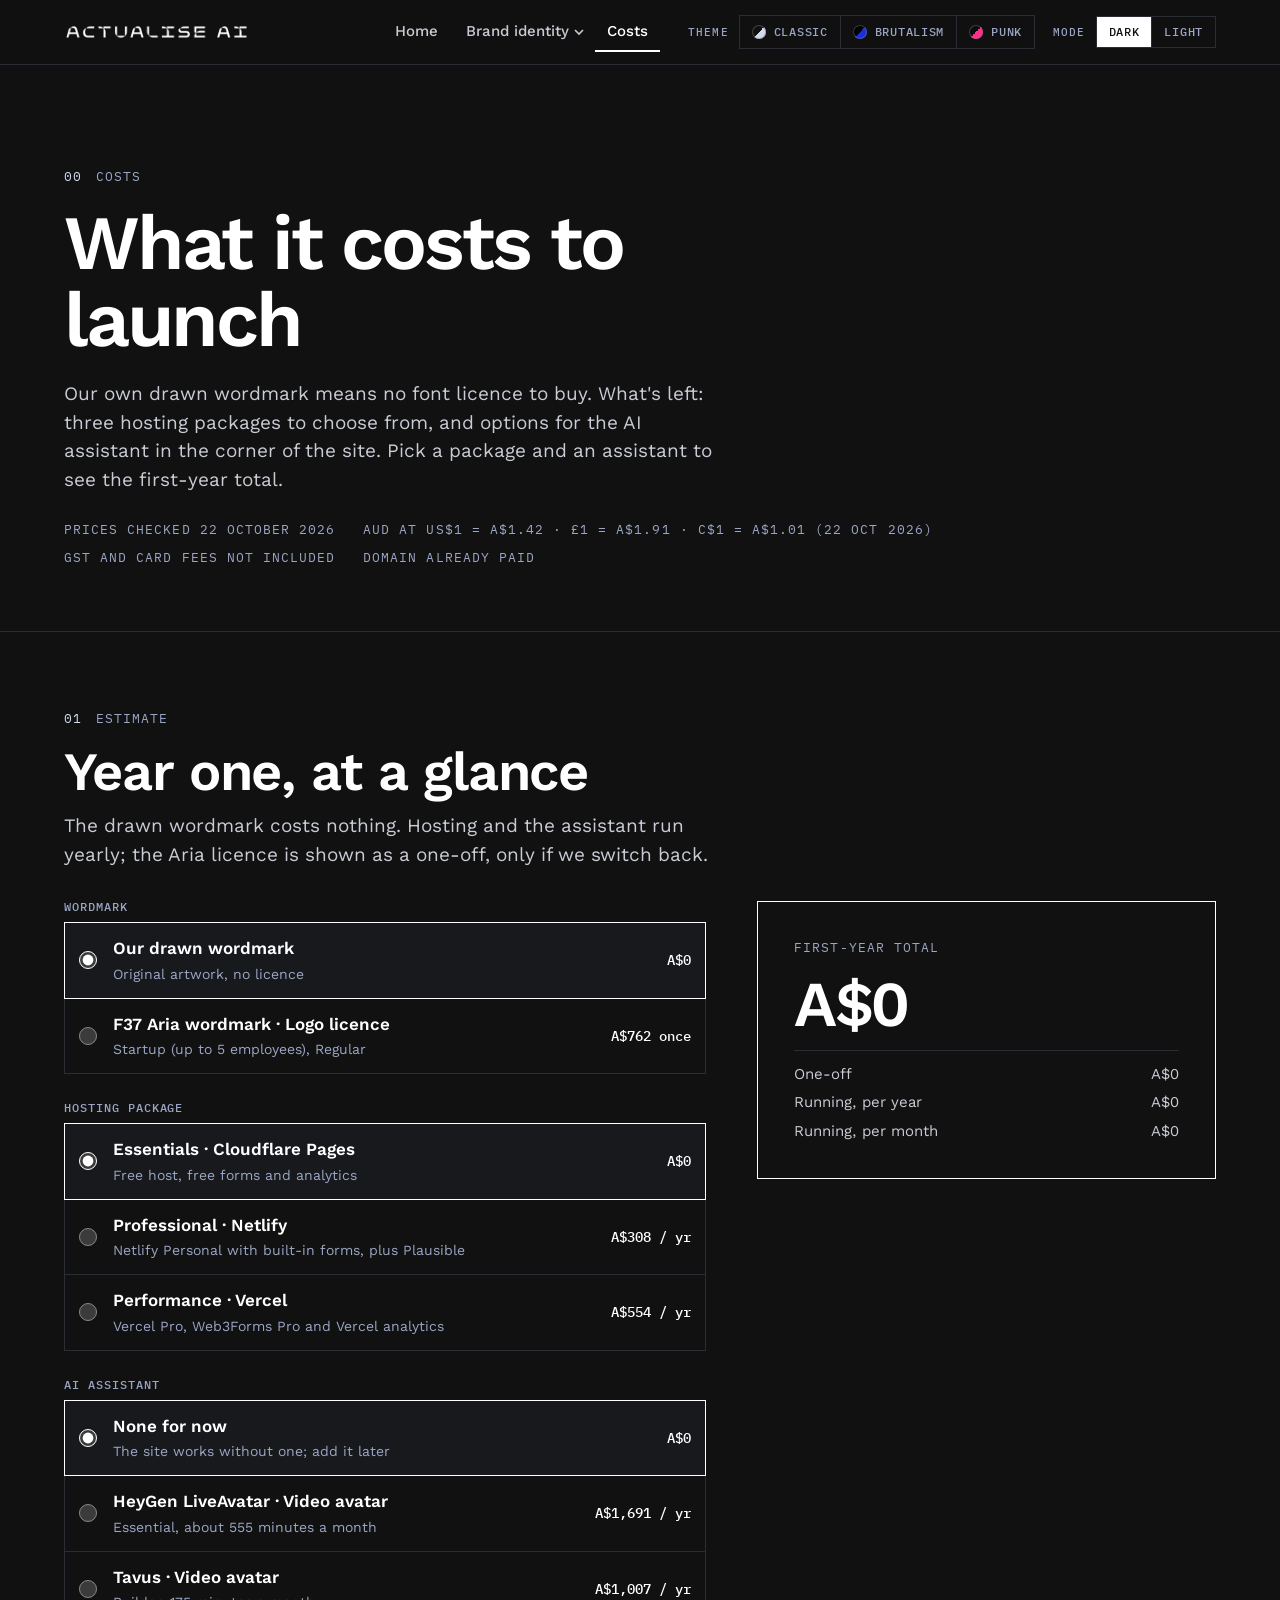
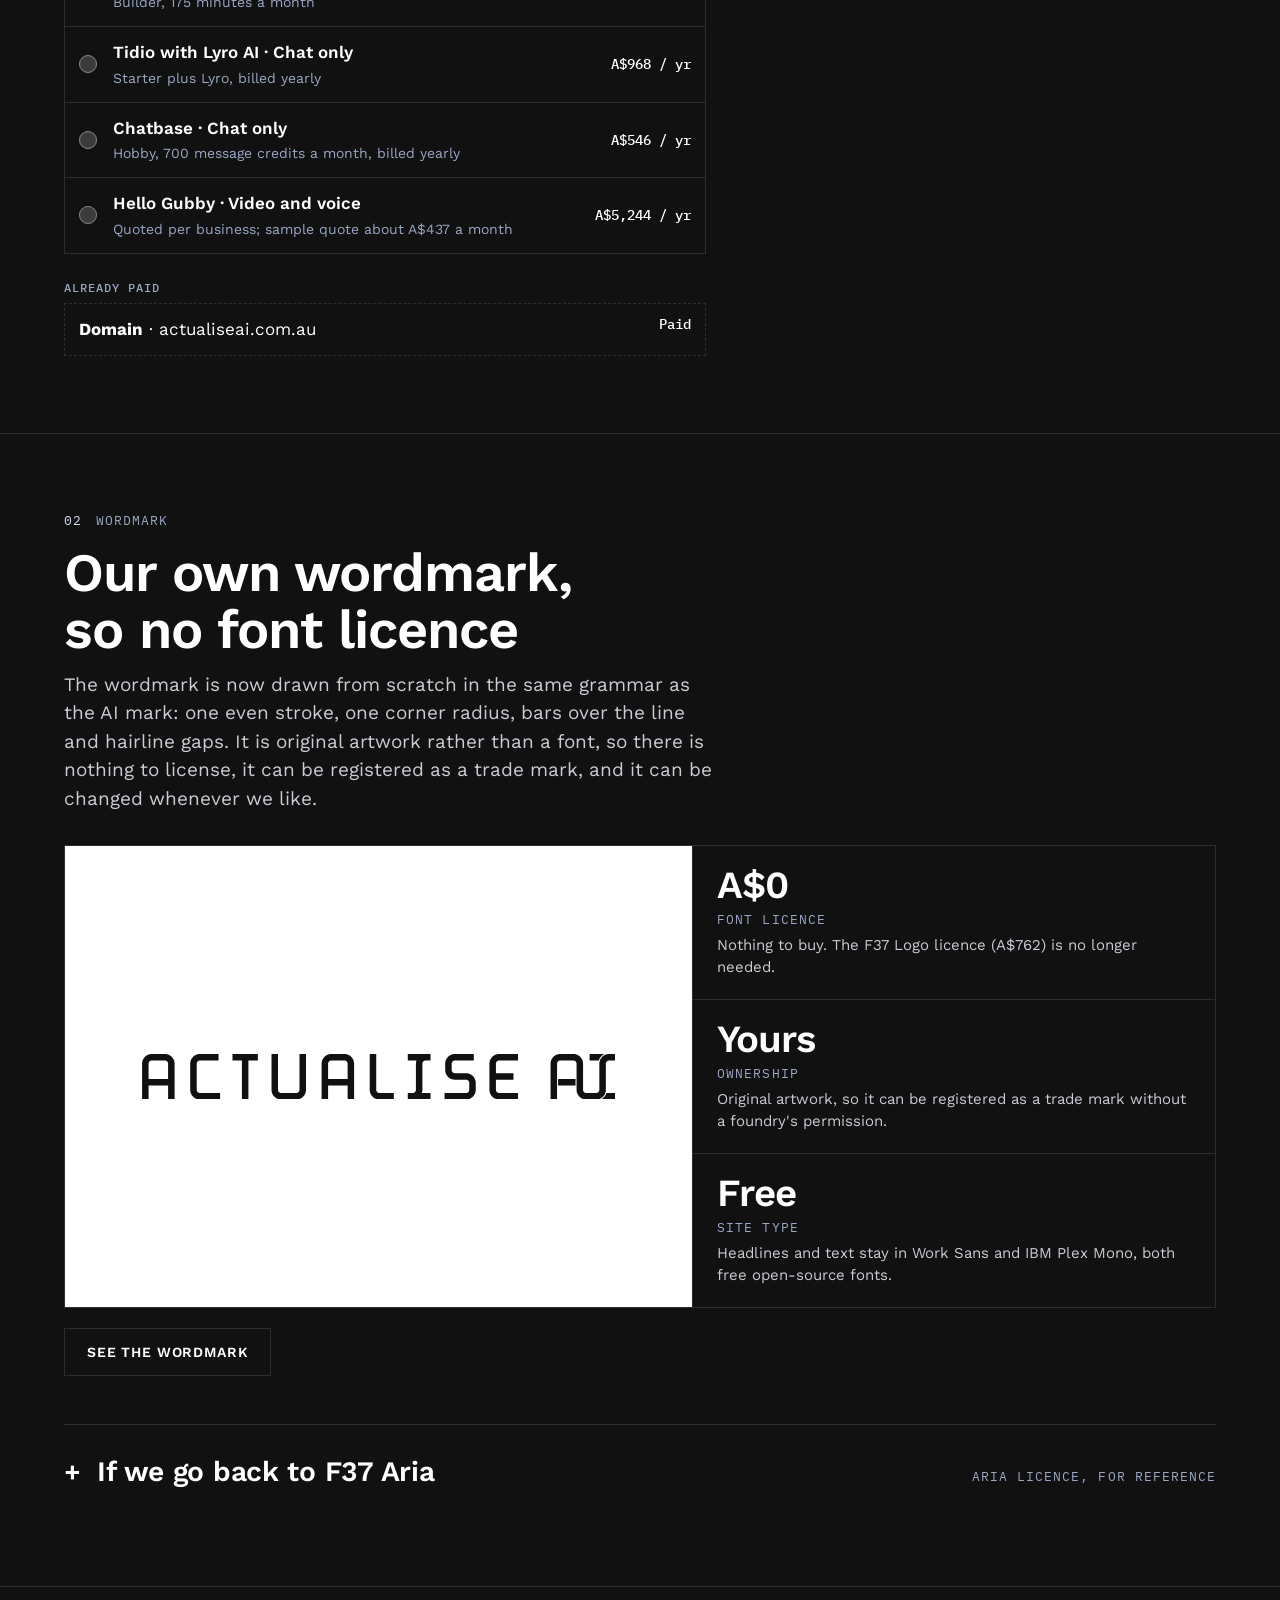
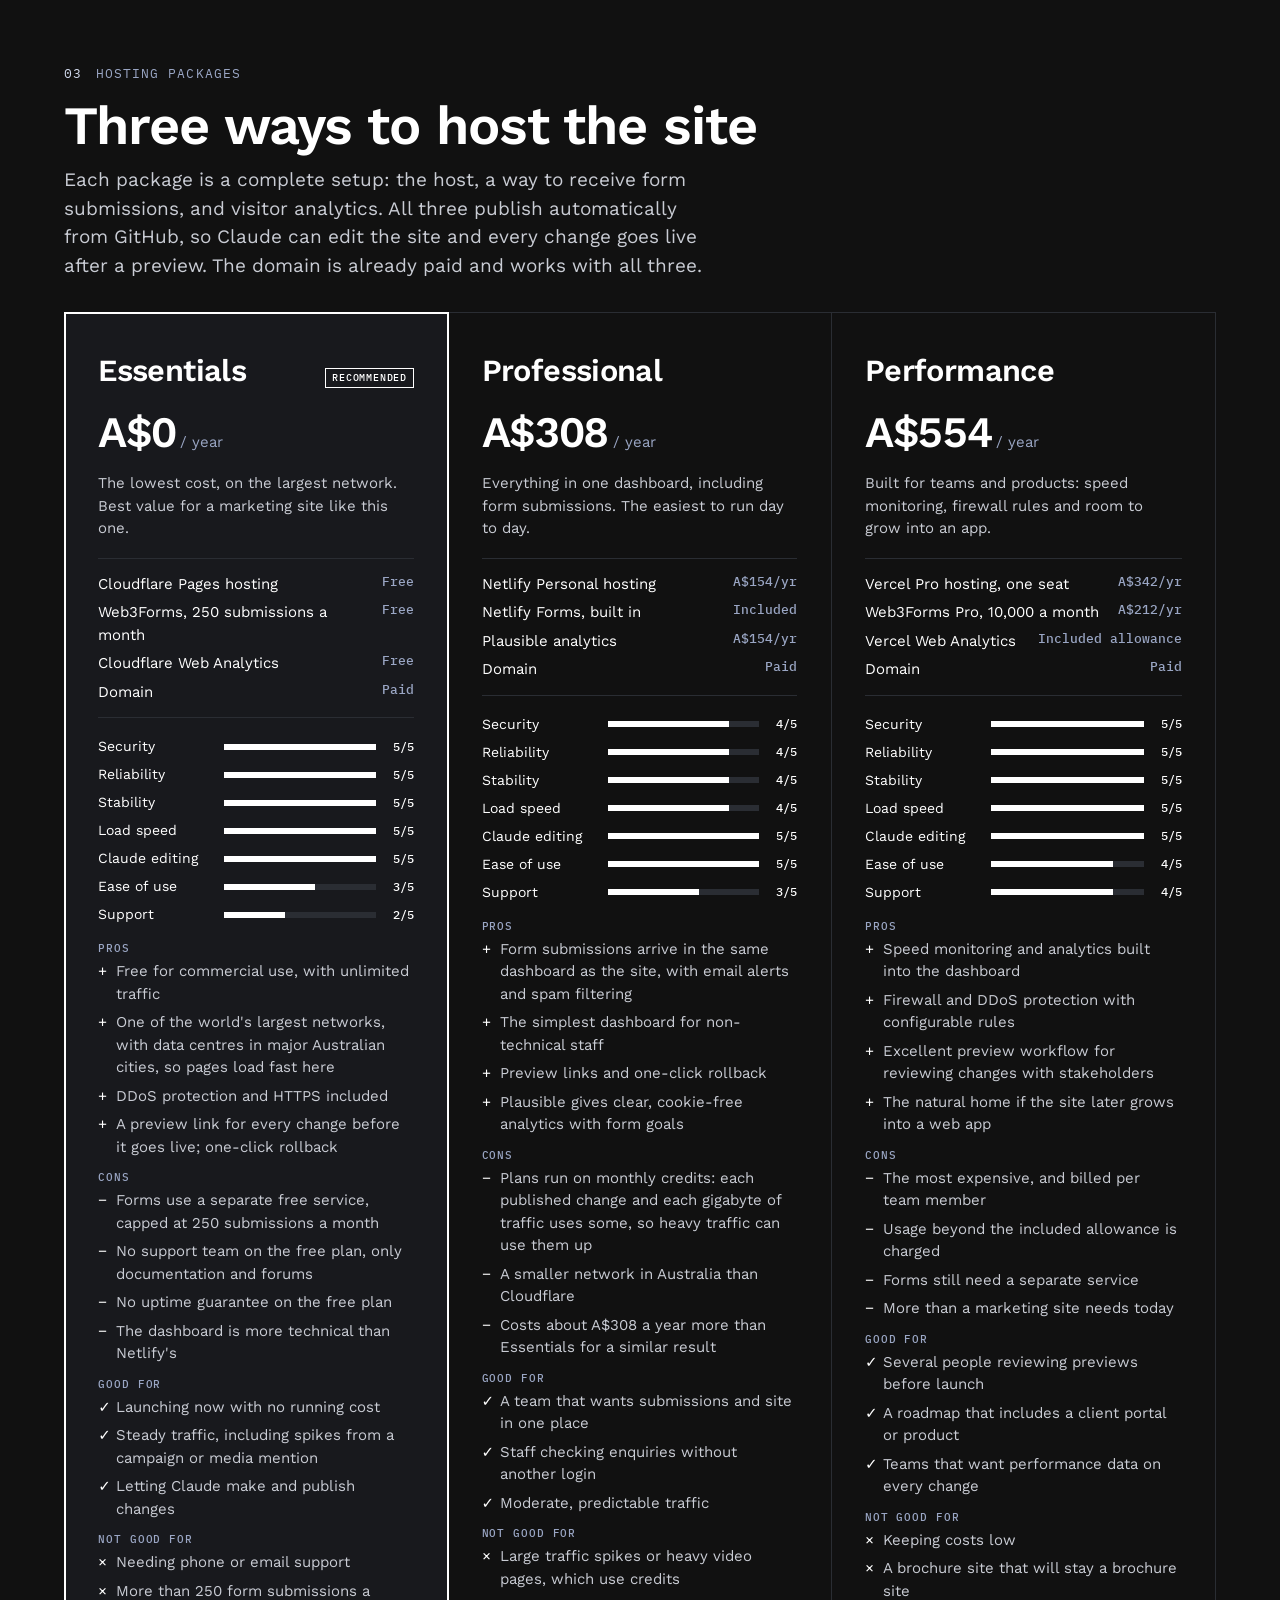
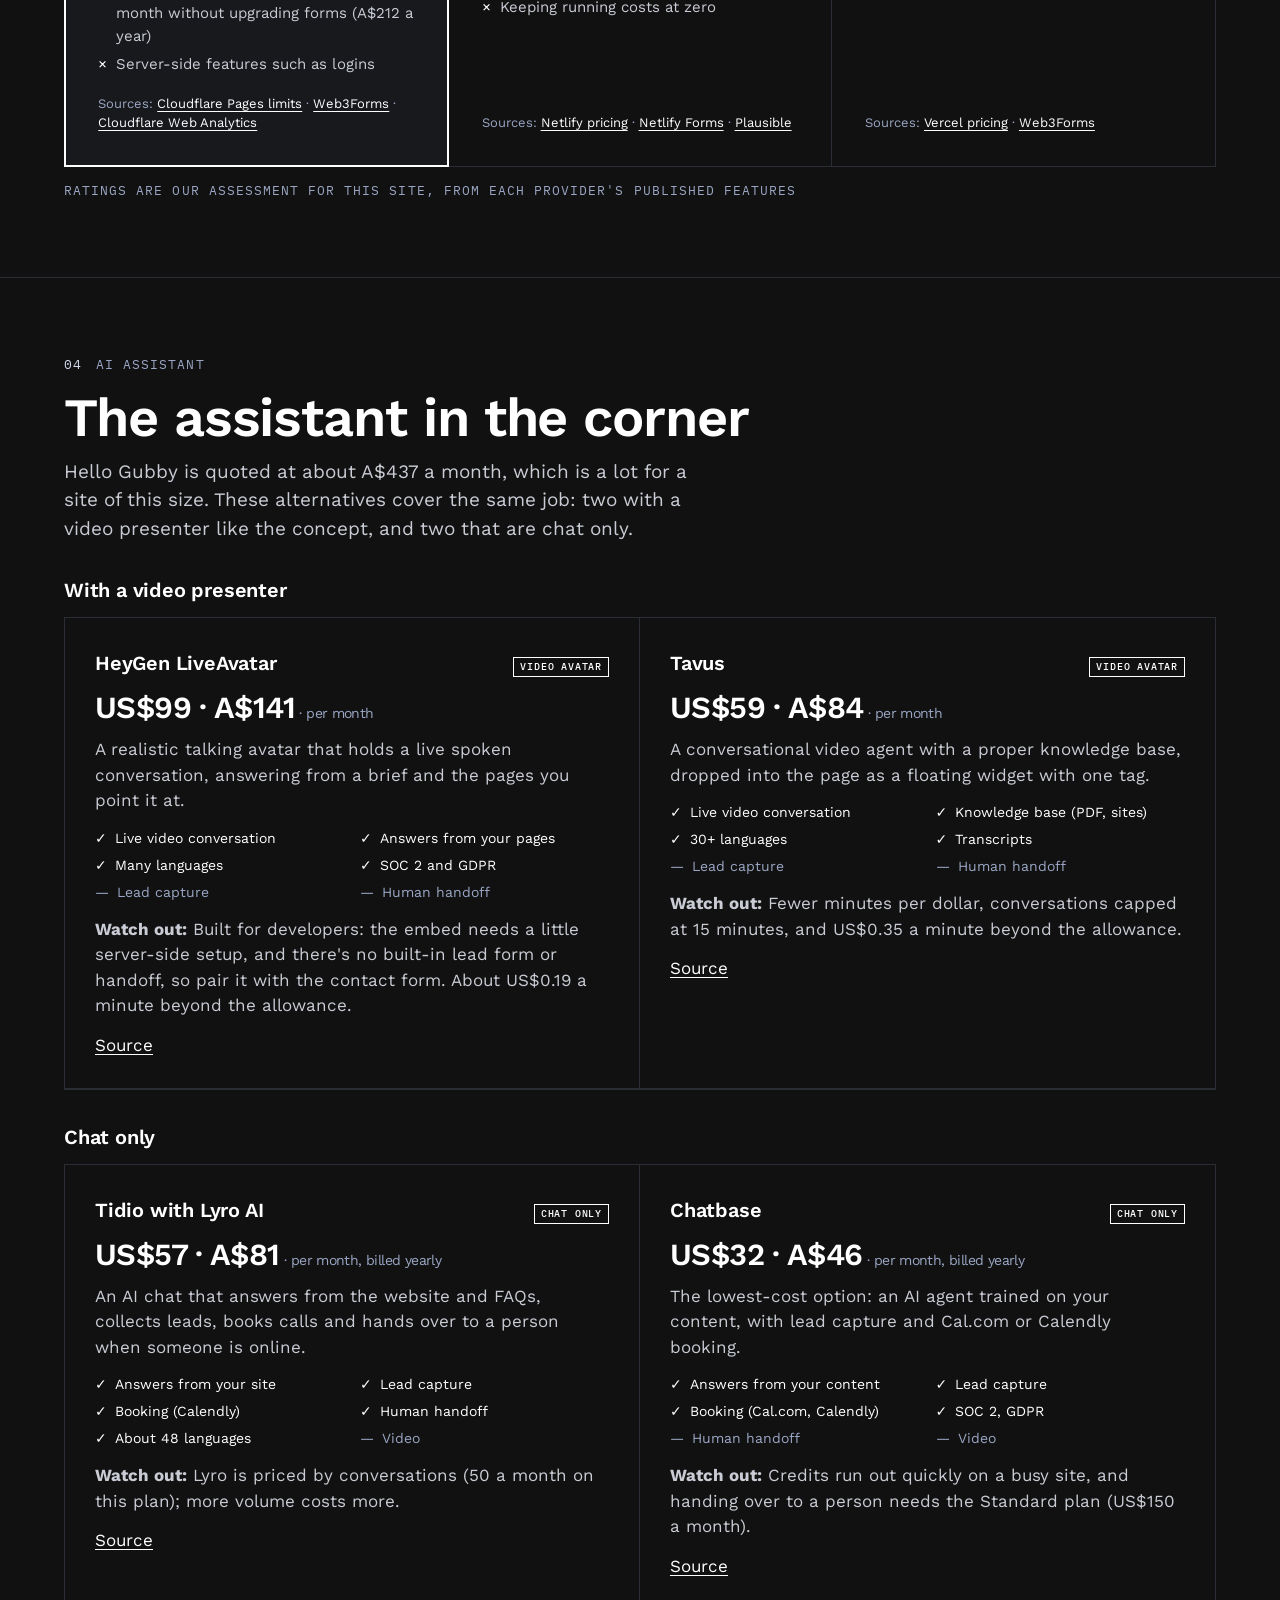
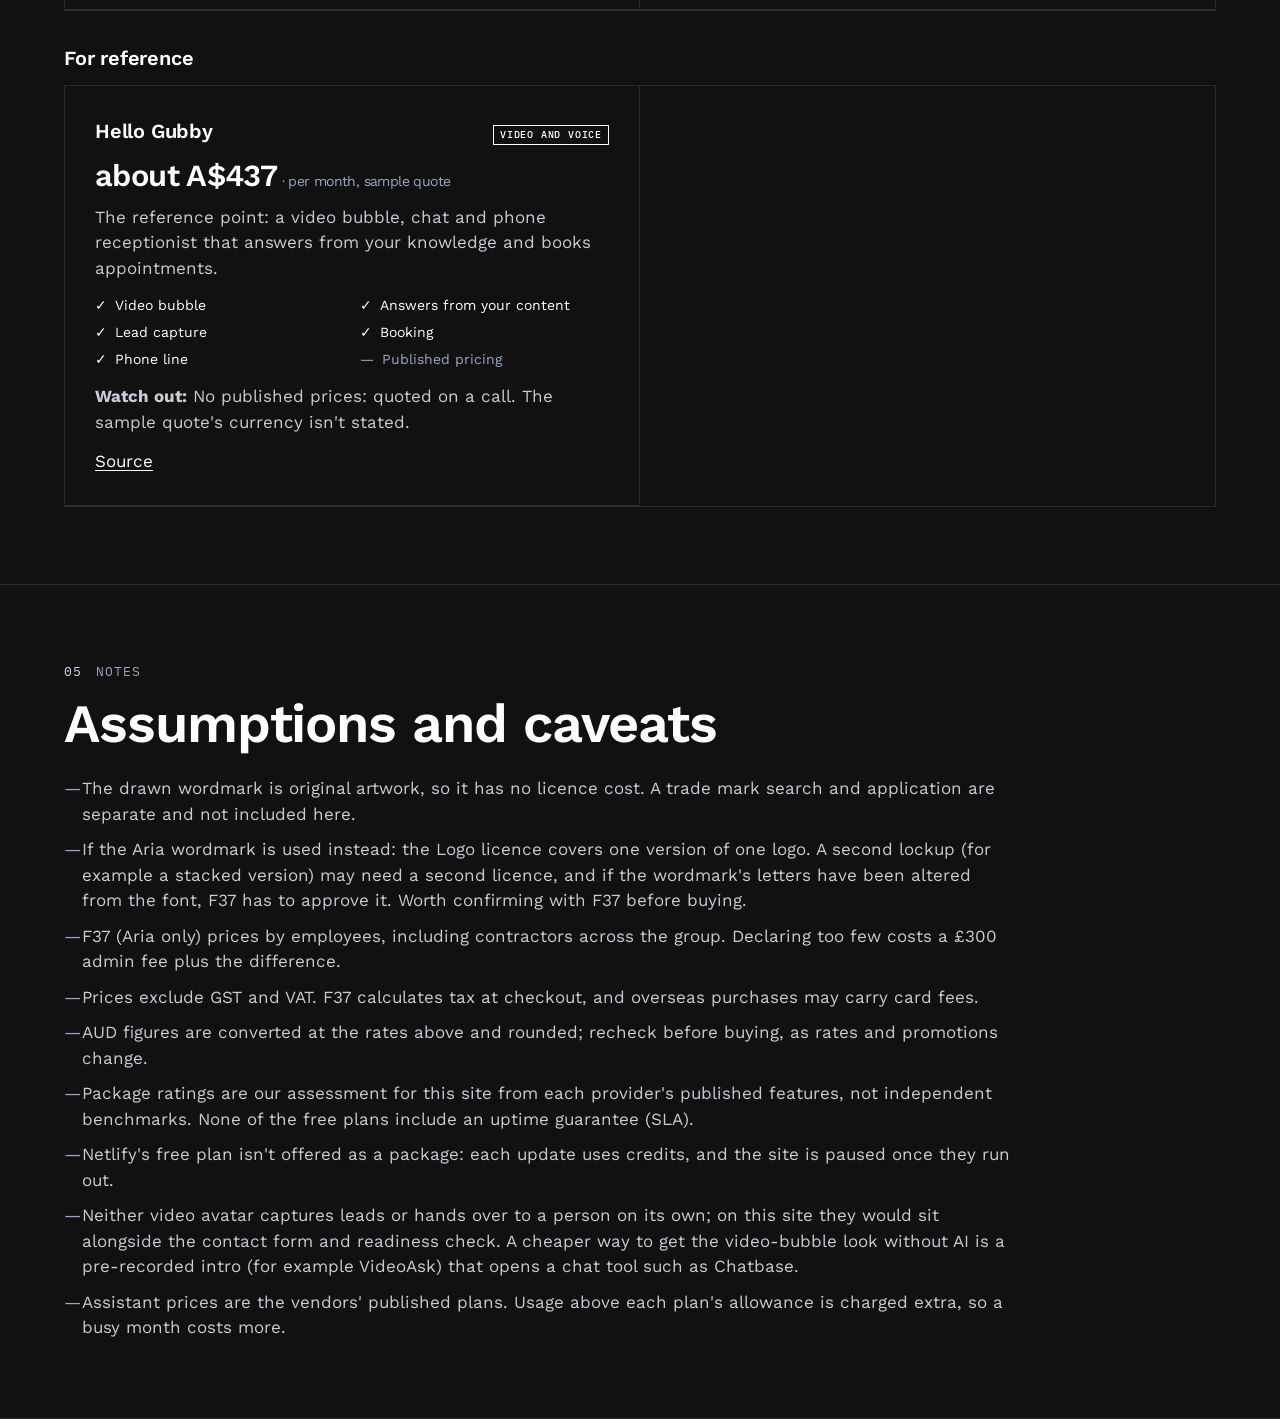
==== costs/index.html @ b3328207 "Shareables on both identity pages: business card, name tags, flyer and social, shown as finished exa" ====
<!doctype html>
<html lang="en" data-concept="ink">
<head>
<meta charset="utf-8">
<meta name="viewport" content="width=device-width, initial-scale=1, viewport-fit=cover">
<title>Actualise AI Costs</title>
<meta name="description" content="What it costs to launch the new Actualise AI site and brand: the wordmark, hosting, forms, domain and the AI assistant.">
<meta name="robots" content="noindex, nofollow">
<meta property="og:title" content="Actualise AI Costs">
<meta property="og:description" content="What it costs to launch the new Actualise AI site and brand: the wordmark, hosting, forms, domain and the AI assistant.">
<meta property="og:type" content="website">
<meta name="theme-color" content="#111111">
<link rel="icon" type="image/svg+xml" href="../assets/mark.svg">
<script>(function(){var r=document.documentElement;if(location.pathname.indexOf('/identity/')<0&&/^#(idea|symbol|logo|colour|language|motion|in-use|next)$/.test(location.hash)){location.replace('identity/'+location.hash);return}try{var c=localStorage.getItem('aai-concept'),t=localStorage.getItem('aai-theme');if(t==='punk'){c='punk';t='dark';localStorage.setItem('aai-concept',c);localStorage.setItem('aai-theme',t)}if(c&&/^(ink|cobalt|punk)$/.test(c))r.dataset.concept=c;if(t&&/^(dark|light)$/.test(t))r.dataset.theme=t}catch(e){}window.aaiFonts=function(c){var u={punk:'family=Archivo:wdth,wght@62..125,100..900',cobalt:'family=Source+Serif+4:ital,opsz,wght@0,8..60,400;0,8..60,600;1,8..60,400'}[c];if(!u||document.getElementById('f-'+c))return;var l=document.createElement('link');l.id='f-'+c;l.rel='stylesheet';l.href='https://fonts.googleapis.com/css2?'+u+'&display=swap';document.head.appendChild(l)};aaiFonts(r.dataset.concept);if(!r.dataset.concept)r.dataset.concept='ink';r.classList.add('has-js');try{var ss=sessionStorage,rm=matchMedia('(prefers-reduced-motion: reduce)').matches;if(ss.getItem('aai-t')){ss.removeItem('aai-t');if(!rm)r.classList.add('arrive')}else if(!rm&&!ss.getItem('aai-seen')&&location.pathname.indexOf('/identity/')<0){r.classList.add('intro-on')}ss.setItem('aai-seen','1')}catch(e){}})();</script>
<link rel="preconnect" href="https://fonts.googleapis.com">
<link rel="preconnect" href="https://fonts.gstatic.com" crossorigin>
<link rel="stylesheet" href="https://fonts.googleapis.com/css2?family=IBM+Plex+Mono:wght@400;500&family=Work+Sans:wght@400;500;600&display=swap">
<link rel="stylesheet" href="../assets/site.css?v=99836f3607">
<style>
.sl { display: flex; gap: 14px; align-items: baseline }
.cost-hero { padding-block: clamp(56px, 8vw, 112px) clamp(40px, 5vw, 64px); border-bottom: 1px solid var(--line) }
.cost-hero h1 { font-size: clamp(40px, 6vw, 96px); font-weight: 600; letter-spacing: -0.04em; line-height: 1; margin-block: 18px 22px; max-width: 14ch }
.cost-meta { display: flex; flex-wrap: wrap; gap: 8px 28px; margin-top: 26px }
.cost-sec { padding-block: clamp(48px, 6vw, 96px); border-bottom: 1px solid var(--line) }
.cost-sec h2 { margin-block: 14px 12px }
.cost-sec > .wrap > .lede { margin-bottom: 32px }
/* estimator */
.est { display: grid; grid-template-columns: minmax(0, 1.4fr) minmax(0, 1fr); gap: clamp(28px, 4vw, 56px); align-items: start }
.est-groups { display: flex; flex-direction: column; gap: 28px }
.est-g { border: 0; margin: 0; padding: 0; min-width: 0 }
.est-g legend { font: 500 12px/1 var(--mono); letter-spacing: .08em; text-transform: uppercase; color: var(--mute); margin-bottom: 10px; padding: 0 }
.est-opt { display: grid; grid-template-columns: 22px minmax(0, 1fr) auto; gap: 12px; align-items: center; padding: 13px 14px; border: 1px solid var(--line); margin-top: -1px; cursor: pointer }
.est-opt:has(input:checked) { border-color: var(--fg); position: relative; background: var(--raised) }
.est-opt input { width: 18px; height: 18px; accent-color: var(--fg); margin: 0 }
.est-opt b { font-weight: 600 } .est-opt small { display: block; color: var(--mute); font-size: 14px; margin-top: 2px }
.est-opt .amt { font: 500 14px/1 var(--mono); white-space: nowrap; text-align: right }
.est-fixed { display: grid; grid-template-columns: minmax(0, 1fr) auto; gap: 12px; padding: 13px 14px; border: 1px dashed var(--line); margin-top: -1px }
.est-fixed .amt { font: 500 14px/1 var(--mono) }
.est-total { position: sticky; top: calc(var(--hdr) + 24px); border: 1px solid var(--fg); padding: clamp(22px, 3vw, 36px); display: flex; flex-direction: column; gap: 14px }
.est-total .big { font-size: clamp(44px, 5vw, 76px); font-weight: 600; letter-spacing: -0.04em; line-height: 1; font-variant-numeric: tabular-nums }
.est-total .split { display: grid; grid-template-columns: 1fr auto; gap: 6px 16px; font-variant-numeric: tabular-nums; color: var(--body); font-size: 15px; padding-top: 12px; border-top: 1px solid var(--line) }
/* tables */
.ctable { width: 100%; border-collapse: collapse; font-size: 15px }
.ctable th, .ctable td { text-align: left; vertical-align: top; padding: 14px 16px 14px 0; border-bottom: 1px solid var(--line) }
.ctable th { font: 500 11px/1.3 var(--mono); letter-spacing: .08em; text-transform: uppercase; color: var(--mute); border-bottom: 1px solid var(--fg) }
.ctable td.mono { font-family: var(--mono); font-size: 14px; white-space: nowrap }
.ctable td.inc { color: var(--body); max-width: 50ch }
.ctable a, .pkg a, .ai a { color: var(--fg); text-underline-offset: 3px }
.tag { display: inline-block; margin-left: 8px; font: 500 10px/1 var(--mono); letter-spacing: .08em; text-transform: uppercase; padding: 4px 6px; border: 1px solid var(--fg); vertical-align: 2px }
.tag.warn { border-color: #D9534F; color: #D9534F }
.callout { margin-top: 26px; padding: clamp(20px, 3vw, 32px); border: 1px solid var(--line); border-left: 4px solid var(--fg); background: var(--raised); --ground: var(--raised); display: flex; flex-direction: column; gap: 10px; max-width: 86ch }
.callout p:not(.lab) { color: var(--body) }
/* packages */
.pkgs { display: grid; grid-template-columns: repeat(3, minmax(0, 1fr)); gap: 0; border: 1px solid var(--line) }
.pkg { display: flex; flex-direction: column; gap: 18px; padding: clamp(22px, 2.6vw, 34px); border-right: 1px solid var(--line); min-width: 0; position: relative }
.pkg:last-child { border-right: 0 }
.pkg.rec { outline: 2px solid var(--fg); outline-offset: -1px; background: var(--raised); --ground: var(--raised); z-index: 1 }
.pkg-top { display: flex; justify-content: space-between; align-items: baseline; gap: 10px; flex-wrap: wrap }
.pkg h3 { font-size: clamp(24px, 2.4vw, 34px); letter-spacing: -0.02em }
.pkg .price { font-size: clamp(34px, 3.4vw, 52px); font-weight: 600; letter-spacing: -0.03em; line-height: 1; font-variant-numeric: tabular-nums }
.pkg .price small { font-size: 15px; font-weight: 400; color: var(--mute); letter-spacing: 0 }
.pkg .sub { color: var(--body); font-size: 15px }
.pkg ul.inc { display: grid; gap: 6px; font-size: 15px; border-block: 1px solid var(--line); padding-block: 14px }
.pkg ul.inc li { display: grid; grid-template-columns: minmax(0, 1fr) auto; gap: 10px } .pkg ul.inc li span:last-child { font: 500 13px/1.4 var(--mono); color: var(--mute); white-space: nowrap }
.rates { display: grid; gap: 7px }
.rate { display: grid; grid-template-columns: 116px minmax(0, 1fr) 28px; gap: 10px; align-items: center; font-size: 14px }
.rate i { display: block; height: 6px; background: linear-gradient(90deg, var(--fg) calc(var(--v) * 20%), var(--line) 0) }
.rate b { font: 500 12px/1 var(--mono); text-align: right; font-weight: 500 }
.pc { display: grid; gap: 14px }
.pc h4 { font: 500 11px/1 var(--mono); letter-spacing: .08em; text-transform: uppercase; color: var(--mute); margin: 0 0 6px }
.pc ul { display: grid; gap: 6px; font-size: 15px; color: var(--body) }
.pc li { padding-left: 18px; position: relative } .pc .pro li::before { content: "+"; position: absolute; left: 0; color: var(--fg) } .pc .con li::before { content: "−"; position: absolute; left: 0; color: var(--fg) }
.pc .good li::before { content: "✓"; position: absolute; left: 0; color: var(--fg) } .pc .bad li::before { content: "×"; position: absolute; left: 0; color: var(--fg) }
.pkg .src { font-size: 13px; color: var(--mute); margin-top: auto }
/* AI assistants */
.ai-grid { display: grid; grid-template-columns: repeat(2, minmax(0, 1fr)); gap: 0; border: 1px solid var(--line) }
.ai { display: flex; flex-direction: column; gap: 14px; padding: clamp(20px, 2.4vw, 30px); border-right: 1px solid var(--line); border-bottom: 1px solid var(--line); min-width: 0 }
.ai:nth-child(2n) { border-right: 0 }
.ai .price { font-size: clamp(26px, 2.4vw, 36px); font-weight: 600; letter-spacing: -0.02em; line-height: 1 }
.ai .price small { font-size: 14px; font-weight: 400; color: var(--mute) }
.ai p.what { color: var(--body) }
.caps { display: grid; grid-template-columns: repeat(2, minmax(0, 1fr)); gap: 6px 16px; font-size: 14px }
.caps li { display: flex; gap: 8px } .caps li::before { content: "✓"; } .caps li.no { color: var(--mute) } .caps li.no::before { content: "—" }
.ai-h { margin-block: 32px 12px; display: flex; gap: 12px; align-items: baseline }
.cost-notes ul { display: grid; gap: 10px; max-width: 86ch } .cost-notes li { color: var(--body); padding-left: 18px; position: relative } .cost-notes li::before { content: "—"; position: absolute; left: 0; color: var(--mute) }
@media (max-width: 1000px) { .pkgs { grid-template-columns: minmax(0, 1fr) } .pkg { border-right: 0; border-bottom: 1px solid var(--line) } .pkg:last-child { border-bottom: 0 } }
@media (max-width: 900px) {
  .est { grid-template-columns: minmax(0, 1fr) } .est-total { position: static }
  .ai-grid { grid-template-columns: minmax(0, 1fr) } .ai { border-right: 0 }
  .ctable thead { display: none } .ctable tr { display: grid; grid-template-columns: 1fr auto; gap: 4px 12px; padding: 14px 0; border-bottom: 1px solid var(--line) }
  .ctable td { border: 0; padding: 0 } .ctable td:nth-child(1) { font-weight: 600 } .ctable td:nth-child(2) { grid-column: 1; color: var(--mute) } .ctable td:nth-child(3) { grid-row: 1; grid-column: 2; text-align: right }
  .ctable td:nth-child(4) { grid-column: 2; grid-row: 2; text-align: right; color: var(--mute) } .ctable td.inc, .ctable td:nth-child(6) { grid-column: 1 / -1 }
}
:root[data-concept="cobalt"] :is(.est-total, .pkg.rec) { border-radius: 0 }
:root[data-concept="punk"] :is(.est-total .big, .cost-hero h1, .pkg .price, .pkg h3) { font-family: var(--display); font-stretch: 125%; font-variation-settings: "wdth" 125; font-weight: 800; text-transform: uppercase }
:root[data-concept="cobalt"] :is(.est-total .big, .cost-hero h1, .pkg .price, .pkg h3, .ai .price) { font-family: var(--b-serif); font-weight: 600 }
:root[data-concept="punk"] .est-total { background: var(--acid); color: #0B0B0A; border-color: #0B0B0A; --body: #0B0B0A; --line: rgba(11, 11, 10, .3); --mute: #0B0B0A }
:root[data-concept="punk"] .pkg.rec { outline-color: var(--acid); outline-width: 3px }

.wm-cost { display: grid; grid-template-columns: minmax(0, 1.2fr) minmax(0, 1fr); border: 1px solid var(--line); margin-top: 28px }
.wm-cost-art { display: grid; place-items: center; padding: clamp(32px, 6vw, 80px); background: var(--fg); color: var(--bg) } .wm-cost-art svg { width: 100%; height: auto; display: block }
.wm-cost-pts { display: grid; border-left: 1px solid var(--line) } .wm-pt { padding: 20px 24px; border-bottom: 1px solid var(--line) } .wm-pt:last-child { border-bottom: 0 }
.wm-pt .v { font-size: clamp(28px, 3vw, 40px); font-weight: 600; letter-spacing: -0.03em; line-height: 1; margin: 0 0 6px } .wm-pt p:last-child { color: var(--body); font-size: 15px; margin: 4px 0 0 }
.aria-alt { margin-top: 48px; border-top: 1px solid var(--line); padding-top: 8px }
.aria-alt summary { cursor: pointer; list-style: none; display: flex; justify-content: space-between; align-items: baseline; gap: 16px; padding-block: 16px }
.aria-alt summary::-webkit-details-marker { display: none } .aria-alt summary h3 { margin: 0; font-size: clamp(22px, 2.2vw, 30px) } .aria-alt summary h3::before { content: "+ "; font-family: var(--mono) } .aria-alt[open] summary h3::before { content: "– " }
@media (max-width: 860px) { .wm-cost { grid-template-columns: minmax(0, 1fr) } .wm-cost-pts { border-left: 0; border-top: 1px solid var(--line) } }
</style>
</head>
<body>
<header class="top">
  <div class="wrap bar">
    <a class="brand" href="../" data-nav aria-label="Actualise AI home"><span class="brand-wm"><span class="wm" role="img" aria-label="Actualise AI"></span></span><span class="brand-mark"><svg class="sym" aria-hidden="true" viewBox="0 0 240 168"><mask id="aim44" maskUnits="userSpaceOnUse" x="-1000" y="-1000" width="4000" height="4000"><rect x="-1000" y="-1000" width="4000" height="4000" fill="#fff"></rect><path d="M25.92,88V120" fill="none" stroke="#000" stroke-width="3.84"></path><path d="M94.08,88V120" fill="none" stroke="#000" stroke-width="3.84"></path><path d="M168,169.92L168.33,169.92L168.66,169.91L168.99,169.91L169.32,169.9L169.65,169.88L169.98,169.87L170.31,169.85L170.65,169.83L170.98,169.8L171.3,169.78L171.63,169.75L171.96,169.71L172.29,169.68L172.62,169.64L172.95,169.6L173.28,169.55L173.6,169.5L173.93,169.45L174.26,169.4L174.58,169.34L174.91,169.29L175.24,169.22L175.56,169.16L175.88,169.09L176.21,169.02L176.53,168.95L176.85,168.87L177.17,168.79L177.49,168.71L177.81,168.63L178.13,168.54L178.45,168.45L178.77,168.36L179.09,168.26L179.4,168.16L179.72,168.06L180.03,167.96L180.35,167.85L180.66,167.74L180.97,167.63L181.28,167.52L181.59,167.4L181.9,167.28L182.21,167.16L182.51,167.03L182.82,166.91L183.12,166.77L183.42,166.64L183.73,166.51L184.03,166.37L184.32,166.23L184.62,166.08L184.92,165.94L185.22,165.79L185.51,165.64L185.8,165.48L186.09,165.32L186.38,165.17L186.67,165L186.96,164.84L187.25,164.67L187.53,164.5L187.81,164.33L188.09,164.16L188.37,163.98L188.65,163.8L188.93,163.62L189.2,163.44L189.48,163.25L189.75,163.06L190.02,162.87L190.29,162.68L190.56,162.48L190.82,162.28L191.08,162.08L191.35,161.88L191.61,161.68L191.86,161.47L192.12,161.26L192.37,161.05L192.63,160.83L192.88,160.62L193.13,160.4L193.37,160.18L193.62,159.96L193.86,159.73L194.1,159.51L194.34,159.28L194.58,159.05L194.81,158.81L195.05,158.58L195.28,158.34L195.51,158.1L195.73,157.86L195.96,157.62L196.18,157.37L196.4,157.13L196.62,156.88L196.83,156.63L197.05,156.37L197.26,156.12L197.47,155.86L197.68,155.61L197.88,155.35L198.08,155.08L198.28,154.82L198.48,154.56L198.68,154.29L198.87,154.02L199.06,153.75L199.25,153.48L199.44,153.2L199.62,152.93L199.8,152.65L199.98,152.37L200.16,152.09L200.33,151.81L200.5,151.53L200.67,151.25L200.84,150.96L201,150.67L201.17,150.38L201.32,150.09L201.48,149.8L201.64,149.51L201.79,149.22L201.94,148.92L202.08,148.62L202.23,148.32L202.37,148.03L202.51,147.73L202.64,147.42L202.77,147.12L202.91,146.82L203.03,146.51L203.16,146.21L203.28,145.9L203.4,145.59L203.52,145.28L203.63,144.97L203.74,144.66L203.85,144.35L203.96,144.03L204.06,143.72L204.16,143.4L204.26,143.09L204.36,142.77L204.45,142.45L204.54,142.13L204.63,141.81L204.71,141.49L204.79,141.17L204.87,140.85L204.95,140.53L205.02,140.21L205.09,139.88L205.16,139.56L205.22,139.24L205.29,138.91L205.34,138.58L205.4,138.26L205.45,137.93L205.5,137.6L205.55,137.28L205.6,136.95L205.64,136.62L205.68,136.29L205.71,135.96L205.75,135.63L205.78,135.3L205.8,134.98L205.83,134.65L205.85,134.31L205.87,133.98L205.88,133.65L205.9,133.32L205.91,132.99L205.91,132.66L205.92,132.33L205.92,132" fill="none" stroke="#000" stroke-width="3.84"></path><path d="M178.08,35.67L178.09,35.34L178.09,35.01L178.1,34.68L178.12,34.35L178.13,34.02L178.15,33.69L178.17,33.35L178.2,33.02L178.22,32.7L178.25,32.37L178.29,32.04L178.32,31.71L178.36,31.38L178.4,31.05L178.45,30.72L178.5,30.4L178.55,30.07L178.6,29.74L178.66,29.42L178.71,29.09L178.78,28.76L178.84,28.44L178.91,28.12L178.98,27.79L179.05,27.47L179.13,27.15L179.21,26.83L179.29,26.51L179.37,26.19L179.46,25.87L179.55,25.55L179.64,25.23L179.74,24.91L179.84,24.6L179.94,24.28L180.04,23.97L180.15,23.65L180.26,23.34L180.37,23.03L180.48,22.72L180.6,22.41L180.72,22.1L180.84,21.79L180.97,21.49L181.09,21.18L181.23,20.88L181.36,20.58L181.49,20.27L181.63,19.97L181.77,19.68L181.92,19.38L182.06,19.08L182.21,18.78L182.36,18.49L182.52,18.2L182.68,17.91L182.83,17.62L183,17.33L183.16,17.04L183.33,16.75L183.5,16.47L183.67,16.19L183.84,15.91L184.02,15.63L184.2,15.35L184.38,15.07L184.56,14.8L184.75,14.52L184.94,14.25L185.13,13.98L185.32,13.71L185.52,13.44L185.72,13.18L185.92,12.92L186.12,12.65L186.32,12.39L186.53,12.14L186.74,11.88L186.95,11.63L187.17,11.37L187.38,11.12L187.6,10.87L187.82,10.63L188.04,10.38L188.27,10.14L188.49,9.9L188.72,9.66L188.95,9.42L189.19,9.19L189.42,8.95L189.66,8.72L189.9,8.49L190.14,8.27L190.38,8.04L190.63,7.82L190.87,7.6L191.12,7.38L191.37,7.17L191.63,6.95L191.88,6.74L192.14,6.53L192.39,6.32L192.65,6.12L192.92,5.92L193.18,5.72L193.44,5.52L193.71,5.32L193.98,5.13L194.25,4.94L194.52,4.75L194.8,4.56L195.07,4.38L195.35,4.2L195.63,4.02L195.91,3.84L196.19,3.67L196.47,3.5L196.75,3.33L197.04,3.16L197.33,3L197.62,2.83L197.91,2.68L198.2,2.52L198.49,2.36L198.78,2.21L199.08,2.06L199.38,1.92L199.68,1.77L199.97,1.63L200.27,1.49L200.58,1.36L200.88,1.23L201.18,1.09L201.49,0.97L201.79,0.84L202.1,0.72L202.41,0.6L202.72,0.48L203.03,0.37L203.34,0.26L203.65,0.15L203.97,0.04L204.28,-0.06L204.6,-0.16L204.91,-0.26L205.23,-0.36L205.55,-0.45L205.87,-0.54L206.19,-0.63L206.51,-0.71L206.83,-0.79L207.15,-0.87L207.47,-0.95L207.79,-1.02L208.12,-1.09L208.44,-1.16L208.76,-1.22L209.09,-1.29L209.42,-1.34L209.74,-1.4L210.07,-1.45L210.4,-1.5L210.72,-1.55L211.05,-1.6L211.38,-1.64L211.71,-1.68L212.04,-1.71L212.37,-1.75L212.7,-1.78L213.02,-1.8L213.35,-1.83L213.69,-1.85L214.02,-1.87L214.35,-1.88L214.68,-1.9L215.01,-1.91L215.34,-1.91L215.67,-1.92L216,-1.92" fill="none" stroke="#000" stroke-width="3.84"></path></mask><g mask="url(#aim44)"><path d="M12,168V36A24,24 0 0 1 36,12H84A24,24 0 0 1 108,36V132A24,24 0 0 0 132,156H168A24,24 0 0 0 192,132V36A24,24 0 0 1 216,12H240" fill="none" stroke="currentColor" stroke-width="24" stroke-linecap="butt"></path><path d="M0,104H120" fill="none" stroke="currentColor" stroke-width="24" stroke-linecap="butt"></path><path d="M144,12H240" fill="none" stroke="currentColor" stroke-width="24" stroke-linecap="butt"></path><path d="M144,156H240" fill="none" stroke="currentColor" stroke-width="24" stroke-linecap="butt"></path></g></svg></span></a>
    <nav class="primary" aria-label="Primary"><a class="nav-top" href="../" data-nav>Home</a>
      <div class="sub"><a class="nav-top" href="../identity/" data-nav>Brand identity</a><button type="button" class="sub-btn" aria-expanded="false" aria-label="Brand identity: choose a wordmark"><svg viewBox="0 0 12 12" aria-hidden="true"><path d="M2 4l4 4 4-4" fill="none" stroke="currentColor" stroke-width="1.6"/></svg></button>
        <div class="sub-panel"><a href="../identity/" data-nav><span class="lab">01</span>Aria<small>Set in F37 Aria</small></a><a href="../identity/actus/" data-nav><span class="lab">02</span>Actus<small>Drawn from the AI mark</small></a></div></div>
      <a class="nav-top" href="../costs/" data-nav aria-current="page">Costs</a></nav>
    <div class="display">
      <button type="button" class="display-btn" id="display-btn" aria-expanded="false" aria-controls="display-panel"><svg viewBox="0 0 16 16" aria-hidden="true"><circle cx="8" cy="8" r="6.5" fill="none" stroke="currentColor" stroke-width="1.5"/><path d="M8 1.5a6.5 6.5 0 0 1 0 13z" fill="currentColor"/></svg><span>Display</span></button>
      <div class="display-panel" id="display-panel">
        <div class="ctl"><span class="ctl-lab" id="lab-colour">Theme</span><div class="seg concepts" role="group" aria-labelledby="lab-colour"><button type="button" data-concept="ink" aria-pressed="false" title="Classic theme"><span class="dot" style="background: linear-gradient(135deg, #111111 50%, #D2DAEE 50%)"></span><span class="nm">Classic</span></button><button type="button" data-concept="cobalt" aria-pressed="false" title="Brutalism theme"><span class="dot" style="background: linear-gradient(135deg, #000000 50%, #1C30D9 50%)"></span><span class="nm">Brutalism</span></button><button type="button" data-concept="punk" aria-pressed="false" title="Punk theme"><span class="dot" style="background: linear-gradient(135deg, #0B0B0B 50%, #FF2E88 50%)"></span><span class="nm">Punk</span></button></div></div>
        <div class="ctl"><span class="ctl-lab" id="lab-mode">Mode</span><div class="seg modes" role="group" aria-labelledby="lab-mode"><button type="button" data-mode="dark" aria-pressed="true">Dark</button><button type="button" data-mode="light" aria-pressed="false">Light</button></div></div>
      </div>
    </div>
  </div>
  
</header>
<main id="top">
<section class="cost-hero"><div class="wrap"><p class="lab sl" data-n="00"><span class="num">00</span>Costs</p><h1>What it costs to launch</h1>
<p class="lede">Our own drawn wordmark means no font licence to buy. What's left: three hosting packages to choose from, and options for the AI assistant in the corner of the site. Pick a package and an assistant to see the first-year total.</p>
<div class="cost-meta"><p class="lab">Prices checked 22 October 2026</p><p class="lab">AUD at US$1 = A$1.42 · £1 = A$1.91 · C$1 = A$1.01 (22 Oct 2026)</p><p class="lab">GST and card fees not included</p><p class="lab">Domain already paid</p></div></div></section>

<section class="cost-sec" id="estimate"><div class="wrap"><p class="lab sl" data-n="01"><span class="num">01</span>Estimate</p><h2>Year one, at a glance</h2><p class="lede">The drawn wordmark costs nothing. Hosting and the assistant run yearly; the Aria licence is shown as a one-off, only if we switch back.</p>
<div class="est"><div class="est-groups">
<fieldset class="est-g"><legend>Wordmark</legend><label class="est-opt"><input type="radio" name="wm" data-yearly="0" data-once="0" checked><span><b>Our drawn wordmark</b><small>Original artwork, no licence</small></span><span class="amt">A$0</span></label><label class="est-opt"><input type="radio" name="wm" data-yearly="0" data-once="762"><span><b>F37 Aria wordmark · Logo licence</b><small>Startup (up to 5 employees), Regular</small></span><span class="amt">A$762 once</span></label></fieldset>
<fieldset class="est-g"><legend>Hosting package</legend><label class="est-opt"><input type="radio" name="pkg" data-yearly="0" data-once="0" checked><span><b>Essentials · Cloudflare Pages</b><small>Free host, free forms and analytics</small></span><span class="amt">A$0</span></label><label class="est-opt"><input type="radio" name="pkg" data-yearly="308" data-once="0"><span><b>Professional · Netlify</b><small>Netlify Personal with built-in forms, plus Plausible</small></span><span class="amt">A$308 / yr</span></label><label class="est-opt"><input type="radio" name="pkg" data-yearly="554" data-once="0"><span><b>Performance · Vercel</b><small>Vercel Pro, Web3Forms Pro and Vercel analytics</small></span><span class="amt">A$554 / yr</span></label></fieldset>
<fieldset class="est-g"><legend>AI assistant</legend><label class="est-opt"><input type="radio" name="ai" data-yearly="0" data-once="0" checked><span><b>None for now</b><small>The site works without one; add it later</small></span><span class="amt">A$0</span></label><label class="est-opt"><input type="radio" name="ai" data-yearly="1691" data-once="0"><span><b>HeyGen LiveAvatar · Video avatar</b><small>Essential, about 555 minutes a month</small></span><span class="amt">A$1,691 / yr</span></label><label class="est-opt"><input type="radio" name="ai" data-yearly="1007" data-once="0"><span><b>Tavus · Video avatar</b><small>Builder, 175 minutes a month</small></span><span class="amt">A$1,007 / yr</span></label><label class="est-opt"><input type="radio" name="ai" data-yearly="968" data-once="0"><span><b>Tidio with Lyro AI · Chat only</b><small>Starter plus Lyro, billed yearly</small></span><span class="amt">A$968 / yr</span></label><label class="est-opt"><input type="radio" name="ai" data-yearly="546" data-once="0"><span><b>Chatbase · Chat only</b><small>Hobby, 700 message credits a month, billed yearly</small></span><span class="amt">A$546 / yr</span></label><label class="est-opt"><input type="radio" name="ai" data-yearly="5244" data-once="0"><span><b>Hello Gubby · Video and voice</b><small>Quoted per business; sample quote about A$437 a month</small></span><span class="amt">A$5,244 / yr</span></label></fieldset>
<fieldset class="est-g"><legend>Already paid</legend><div class="est-fixed"><span><b>Domain</b> · actualiseai.com.au</span><span class="amt">Paid</span></div></fieldset>
</div>
<aside class="est-total" aria-live="polite"><p class="lab">First-year total</p><p class="big" data-out="total">A$0</p>
<div class="split"><span>One-off</span><span data-out="once">A$0</span><span>Running, per year</span><span data-out="yearly">A$0</span><span>Running, per month</span><span data-out="monthly">A$0</span></div></aside></div></div></section>

<section class="cost-sec" id="font"><div class="wrap"><p class="lab sl" data-n="02"><span class="num">02</span>Wordmark</p><h2>Our own wordmark, so no font licence</h2><p class="lede">The wordmark is now drawn from scratch in the same grammar as the AI mark: one even stroke, one corner radius, bars over the line and hairline gaps. It is original artwork rather than a font, so there is nothing to license, it can be registered as a trade mark, and it can be changed whenever we like.</p>
<div class="wm-cost"><div class="wm-cost-art"><svg viewBox="0 0 10400 1000" role="img" aria-label="Actualise AI"><path fill="currentColor" d="M571.4,690.4 L142.9,690.4 L142.9,1000.0 L0.0,1000.0 L0.0,690.4 L0.0,547.6 L0.0,214.3 L0.0,211.9 L0.3,202.6 L0.6,197.9 L1.6,188.6 L2.2,184.0 L3.7,174.8 L4.6,170.2 L6.7,161.1 L7.9,156.6 L10.7,147.6 L12.2,143.2 L15.5,134.5 L17.2,130.1 L21.1,121.6 L23.2,117.4 L27.6,109.2 L29.9,105.1 L34.8,97.2 L37.4,93.3 L42.9,85.7 L45.7,82.0 L51.7,74.8 L54.7,71.3 L61.1,64.4 L64.4,61.1 L71.3,54.7 L74.8,51.7 L82.0,45.7 L85.7,42.9 L93.3,37.4 L97.2,34.8 L105.1,29.9 L109.2,27.6 L117.4,23.2 L121.6,21.1 L130.1,17.2 L134.5,15.5 L143.2,12.2 L147.6,10.7 L156.6,7.9 L161.1,6.7 L170.2,4.6 L174.8,3.7 L184.0,2.2 L188.6,1.6 L197.9,0.6 L202.6,0.3 L211.9,0.0 L214.3,0.0 L500.0,0.0 L502.3,0.0 L511.7,0.3 L516.3,0.6 L525.6,1.6 L530.3,2.2 L539.5,3.7 L544.1,4.6 L553.2,6.7 L557.7,7.9 L566.7,10.7 L571.1,12.2 L579.8,15.5 L584.1,17.2 L592.7,21.1 L596.9,23.2 L605.1,27.6 L609.1,29.9 L617.1,34.8 L621.0,37.4 L628.6,42.9 L632.3,45.7 L639.5,51.7 L643.0,54.7 L649.8,61.1 L653.1,64.4 L659.5,71.3 L662.6,74.8 L668.6,82.0 L671.4,85.7 L676.8,93.3 L679.4,97.2 L684.4,105.1 L686.7,109.2 L691.1,117.4 L693.2,121.6 L697.0,130.1 L698.8,134.5 L702.1,143.2 L703.6,147.6 L706.3,156.6 L707.6,161.1 L709.7,170.2 L710.6,174.8 L712.1,184.0 L712.7,188.6 L713.6,197.9 L713.9,202.6 L714.2,211.9 L714.3,214.3 L714.3,547.6 L714.3,690.4 L714.3,1000.0 L571.4,1000.0 L571.4,690.4Z M570.8,205.0 L570.0,200.4 L569.0,195.8 L567.6,191.3 L566.0,187.0 L564.0,182.7 L561.8,178.6 L559.4,174.6 L556.6,170.8 L553.7,167.2 L550.5,163.8 L547.1,160.6 L543.5,157.6 L539.7,154.9 L535.7,152.5 L531.6,150.3 L527.3,148.3 L522.9,146.7 L518.5,145.3 L513.9,144.3 L509.3,143.5 L504.7,143.0 L498.8,142.9 L215.5,142.9 L209.6,143.0 L205.0,143.5 L200.4,144.3 L195.8,145.3 L191.3,146.7 L187.0,148.3 L182.7,150.3 L178.6,152.5 L174.6,154.9 L170.8,157.6 L167.2,160.6 L163.8,163.8 L160.6,167.2 L157.6,170.8 L154.9,174.6 L152.5,178.6 L150.3,182.7 L148.3,187.0 L146.7,191.3 L145.3,195.8 L144.3,200.4 L143.5,205.0 L143.0,209.6 L142.9,215.5 L142.9,547.6 L571.4,547.6 L571.4,215.5 L571.2,209.6 L570.8,205.0Z M1253.0,145.3 L1248.5,146.7 L1244.1,148.3 L1239.9,150.3 L1235.7,152.5 L1231.8,154.9 L1228.0,157.6 L1224.4,160.6 L1220.9,163.8 L1217.8,167.2 L1214.8,170.8 L1212.1,174.6 L1209.6,178.6 L1207.4,182.7 L1205.5,187.0 L1203.8,191.3 L1202.5,195.8 L1201.4,200.4 L1200.6,205.0 L1200.2,209.6 L1200.0,215.5 L1200.0,784.5 L1200.2,790.4 L1200.6,795.0 L1201.4,799.6 L1202.5,804.2 L1203.8,808.7 L1205.5,813.0 L1207.4,817.3 L1209.6,821.4 L1212.1,825.4 L1214.8,829.2 L1217.8,832.8 L1220.9,836.2 L1224.4,839.4 L1228.0,842.4 L1231.8,845.1 L1235.7,847.5 L1239.9,849.7 L1244.1,851.7 L1248.5,853.3 L1253.0,854.7 L1257.5,855.7 L1262.1,856.5 L1266.8,857.0 L1272.6,857.1 L1714.3,857.1 L1714.3,1000.0 L1271.4,1000.0 L1269.1,1000.0 L1259.7,999.7 L1255.1,999.4 L1245.8,998.4 L1241.1,997.8 L1231.9,996.3 L1227.3,995.4 L1218.2,993.3 L1213.7,992.1 L1204.8,989.3 L1200.3,987.8 L1191.6,984.5 L1187.3,982.8 L1178.8,978.9 L1174.6,976.8 L1166.3,972.4 L1162.3,970.1 L1154.3,965.2 L1150.5,962.6 L1142.9,957.1 L1139.1,954.3 L1131.9,948.3 L1128.4,945.3 L1121.6,938.9 L1118.3,935.6 L1111.9,928.7 L1108.8,925.2 L1102.9,918.0 L1100.0,914.3 L1094.6,906.7 L1092.0,902.8 L1087.1,894.9 L1084.7,890.8 L1080.3,882.6 L1078.2,878.4 L1074.4,869.9 L1072.6,865.5 L1069.3,856.8 L1067.8,852.4 L1065.1,843.4 L1063.9,838.9 L1061.8,829.8 L1060.8,825.2 L1059.3,816.0 L1058.7,811.4 L1057.8,802.1 L1057.5,797.4 L1057.2,788.1 L1057.1,785.7 L1057.1,214.3 L1057.2,211.9 L1057.5,202.6 L1057.8,197.9 L1058.7,188.6 L1059.3,184.0 L1060.8,174.8 L1061.8,170.2 L1063.9,161.1 L1065.1,156.6 L1067.8,147.6 L1069.3,143.2 L1072.6,134.5 L1074.4,130.1 L1078.2,121.6 L1080.3,117.4 L1084.7,109.2 L1087.1,105.1 L1092.0,97.2 L1094.6,93.3 L1100.0,85.7 L1102.9,82.0 L1108.8,74.8 L1111.9,71.3 L1118.3,64.4 L1121.6,61.1 L1128.4,54.7 L1131.9,51.7 L1139.1,45.7 L1142.9,42.9 L1150.5,37.4 L1154.3,34.8 L1162.3,29.9 L1166.3,27.6 L1174.6,23.2 L1178.8,21.1 L1187.3,17.2 L1191.6,15.5 L1200.3,12.2 L1204.8,10.7 L1213.7,7.9 L1218.2,6.7 L1227.3,4.6 L1231.9,3.7 L1241.1,2.2 L1245.8,1.6 L1255.1,0.6 L1259.7,0.3 L1269.1,0.0 L1271.4,0.0 L1678.6,0.0 L1678.6,142.9 L1272.6,142.9 L1266.8,143.0 L1262.1,143.5 L1257.5,144.3 L1253.0,145.3Z M2542.9,0.0 L2542.9,142.9 L2335.7,142.9 L2335.7,1000.0 L2192.9,1000.0 L2192.9,142.9 L1985.7,142.9 L1985.7,0.0 L2542.9,0.0Z M2987.1,799.6 L2988.2,804.2 L2989.5,808.7 L2991.2,813.0 L2993.1,817.3 L2995.3,821.4 L2997.8,825.4 L3000.5,829.2 L3003.5,832.8 L3006.7,836.2 L3010.1,839.4 L3013.7,842.4 L3017.5,845.1 L3021.4,847.5 L3025.6,849.7 L3029.8,851.7 L3034.2,853.3 L3038.7,854.7 L3043.2,855.7 L3047.8,856.5 L3052.5,857.0 L3058.3,857.1 L3384.5,857.1 L3390.4,857.0 L3395.0,856.5 L3399.6,855.7 L3404.2,854.7 L3408.7,853.3 L3413.0,851.7 L3417.3,849.7 L3421.4,847.5 L3425.4,845.1 L3429.2,842.4 L3432.8,839.4 L3436.2,836.2 L3439.4,832.8 L3442.4,829.2 L3445.1,825.4 L3447.5,821.4 L3449.7,817.3 L3451.7,813.0 L3453.3,808.7 L3454.7,804.2 L3455.7,799.6 L3456.5,795.0 L3457.0,790.4 L3457.1,784.5 L3457.1,0.0 L3600.0,0.0 L3600.0,785.7 L3600.0,788.1 L3599.7,797.4 L3599.4,802.1 L3598.4,811.4 L3597.8,816.0 L3596.3,825.2 L3595.4,829.8 L3593.3,838.9 L3592.1,843.4 L3589.3,852.4 L3587.8,856.8 L3584.5,865.5 L3582.8,869.9 L3578.9,878.4 L3576.8,882.6 L3572.4,890.8 L3570.1,894.9 L3565.2,902.8 L3562.6,906.7 L3557.1,914.3 L3554.3,918.0 L3548.3,925.2 L3545.3,928.7 L3538.9,935.6 L3535.6,938.9 L3528.7,945.3 L3525.2,948.3 L3518.0,954.3 L3514.3,957.1 L3506.7,962.6 L3502.8,965.2 L3494.9,970.1 L3490.8,972.4 L3482.6,976.8 L3478.4,978.9 L3469.9,982.8 L3465.5,984.5 L3456.8,987.8 L3452.4,989.3 L3443.4,992.1 L3438.9,993.3 L3429.8,995.4 L3425.2,996.3 L3416.0,997.8 L3411.4,998.4 L3402.1,999.4 L3397.4,999.7 L3388.1,1000.0 L3385.7,1000.0 L3057.1,1000.0 L3054.8,1000.0 L3045.5,999.7 L3040.8,999.4 L3031.5,998.4 L3026.9,997.8 L3017.6,996.3 L3013.1,995.4 L3003.9,993.3 L2999.4,992.1 L2990.5,989.3 L2986.1,987.8 L2977.3,984.5 L2973.0,982.8 L2964.5,978.9 L2960.3,976.8 L2952.0,972.4 L2948.0,970.1 L2940.1,965.2 L2936.2,962.6 L2928.6,957.1 L2924.9,954.3 L2917.6,948.3 L2914.1,945.3 L2907.3,938.9 L2904.0,935.6 L2897.6,928.7 L2894.5,925.2 L2888.6,918.0 L2885.7,914.3 L2880.3,906.7 L2877.7,902.8 L2872.8,894.9 L2870.4,890.8 L2866.0,882.6 L2864.0,878.4 L2860.1,869.9 L2858.3,865.5 L2855.0,856.8 L2853.5,852.4 L2850.8,843.4 L2849.6,838.9 L2847.5,829.8 L2846.6,825.2 L2845.0,816.0 L2844.4,811.4 L2843.5,802.1 L2843.2,797.4 L2842.9,788.1 L2842.9,785.7 L2842.9,0.0 L2985.7,0.0 L2985.7,784.5 L2985.9,790.4 L2986.4,795.0 L2987.1,799.6Z M4085.7,690.4 L4085.7,1000.0 L3942.9,1000.0 L3942.9,690.4 L3942.9,547.6 L3942.9,214.3 L3942.9,211.9 L3943.2,202.6 L3943.5,197.9 L3944.4,188.6 L3945.0,184.0 L3946.6,174.8 L3947.5,170.2 L3949.6,161.1 L3950.8,156.6 L3953.5,147.6 L3955.0,143.2 L3958.3,134.5 L3960.1,130.1 L3964.0,121.6 L3966.0,117.4 L3970.4,109.2 L3972.8,105.1 L3977.7,97.2 L3980.3,93.3 L3985.7,85.7 L3988.6,82.0 L3994.5,74.8 L3997.6,71.3 L4004.0,64.4 L4007.3,61.1 L4014.1,54.7 L4017.6,51.7 L4024.9,45.7 L4028.6,42.9 L4036.2,37.4 L4040.1,34.8 L4048.0,29.9 L4052.0,27.6 L4060.3,23.2 L4064.5,21.1 L4073.0,17.2 L4077.3,15.5 L4086.1,12.2 L4090.5,10.7 L4099.4,7.9 L4103.9,6.7 L4113.1,4.6 L4117.6,3.7 L4126.9,2.2 L4131.5,1.6 L4140.8,0.6 L4145.5,0.3 L4154.8,0.0 L4157.1,0.0 L4442.9,0.0 L4445.2,0.0 L4454.5,0.3 L4459.2,0.6 L4468.5,1.6 L4473.1,2.2 L4482.4,3.7 L4486.9,4.6 L4496.1,6.7 L4500.6,7.9 L4509.5,10.7 L4513.9,12.2 L4522.7,15.5 L4527.0,17.2 L4535.5,21.1 L4539.7,23.2 L4548.0,27.6 L4552.0,29.9 L4559.9,34.8 L4563.8,37.4 L4571.4,42.9 L4575.1,45.7 L4582.4,51.7 L4585.9,54.7 L4592.7,61.1 L4596.0,64.4 L4602.4,71.3 L4605.5,74.8 L4611.4,82.0 L4614.3,85.7 L4619.7,93.3 L4622.3,97.2 L4627.2,105.1 L4629.6,109.2 L4634.0,117.4 L4636.0,121.6 L4639.9,130.1 L4641.7,134.5 L4645.0,143.2 L4646.5,147.6 L4649.2,156.6 L4650.4,161.1 L4652.5,170.2 L4653.4,174.8 L4655.0,184.0 L4655.6,188.6 L4656.5,197.9 L4656.8,202.6 L4657.1,211.9 L4657.1,214.3 L4657.1,547.6 L4657.1,690.4 L4657.1,1000.0 L4514.3,1000.0 L4514.3,690.4 L4085.7,690.4Z M4512.9,200.4 L4511.8,195.8 L4510.5,191.3 L4508.8,187.0 L4506.9,182.7 L4504.7,178.6 L4502.2,174.6 L4499.5,170.8 L4496.5,167.2 L4493.3,163.8 L4489.9,160.6 L4486.3,157.6 L4482.5,154.9 L4478.6,152.5 L4474.4,150.3 L4470.2,148.3 L4465.8,146.7 L4461.3,145.3 L4456.8,144.3 L4452.2,143.5 L4447.5,143.0 L4441.7,142.9 L4158.3,142.9 L4152.5,143.0 L4147.8,143.5 L4143.2,144.3 L4138.7,145.3 L4134.2,146.7 L4129.8,148.3 L4125.6,150.3 L4121.4,152.5 L4117.5,154.9 L4113.7,157.6 L4110.1,160.6 L4106.7,163.8 L4103.5,167.2 L4100.5,170.8 L4097.8,174.6 L4095.3,178.6 L4093.1,182.7 L4091.2,187.0 L4089.5,191.3 L4088.2,195.8 L4087.1,200.4 L4086.4,205.0 L4085.9,209.6 L4085.7,215.5 L4085.7,547.6 L4514.3,547.6 L4514.3,215.5 L4514.1,209.6 L4513.6,205.0 L4512.9,200.4Z M5145.3,804.2 L5146.7,808.7 L5148.3,813.0 L5150.3,817.3 L5152.5,821.4 L5154.9,825.4 L5157.6,829.2 L5160.6,832.8 L5163.8,836.2 L5167.2,839.4 L5170.8,842.4 L5174.6,845.1 L5178.6,847.5 L5182.7,849.7 L5187.0,851.7 L5191.3,853.3 L5195.8,854.7 L5200.4,855.7 L5205.0,856.5 L5209.6,857.0 L5215.5,857.1 L5528.6,857.1 L5528.6,1000.0 L5214.3,1000.0 L5211.9,1000.0 L5202.6,999.7 L5197.9,999.4 L5188.6,998.4 L5184.0,997.8 L5174.8,996.3 L5170.2,995.4 L5161.1,993.3 L5156.6,992.1 L5147.6,989.3 L5143.2,987.8 L5134.5,984.5 L5130.1,982.8 L5121.6,978.9 L5117.4,976.8 L5109.2,972.4 L5105.1,970.1 L5097.2,965.2 L5093.3,962.6 L5085.7,957.1 L5082.0,954.3 L5074.8,948.3 L5071.3,945.3 L5064.4,938.9 L5061.1,935.6 L5054.7,928.7 L5051.7,925.2 L5045.7,918.0 L5042.9,914.3 L5037.4,906.7 L5034.8,902.8 L5029.9,894.9 L5027.6,890.8 L5023.2,882.6 L5021.1,878.4 L5017.2,869.9 L5015.5,865.5 L5012.2,856.8 L5010.7,852.4 L5007.9,843.4 L5006.7,838.9 L5004.6,829.8 L5003.7,825.2 L5002.2,816.0 L5001.6,811.4 L5000.6,802.1 L5000.3,797.4 L5000.0,788.1 L5000.0,785.7 L5000.0,0.0 L5142.9,0.0 L5142.9,784.5 L5143.0,790.4 L5143.5,795.0 L5144.3,799.6 L5145.3,804.2Z M5835.7,857.1 L5941.7,857.1 L5947.5,857.0 L5952.2,856.5 L5956.8,855.7 L5961.3,854.7 L5965.8,853.3 L5970.2,851.7 L5974.4,849.7 L5978.6,847.5 L5982.5,845.1 L5986.3,842.4 L5989.9,839.4 L5993.3,836.2 L5996.5,832.8 L5999.5,829.2 L6002.2,825.4 L6004.7,821.4 L6006.9,817.3 L6008.8,813.0 L6010.5,808.7 L6011.8,804.2 L6012.9,799.6 L6013.6,795.0 L6014.1,790.4 L6014.3,784.5 L6014.3,214.3 L6014.3,211.9 L6014.6,202.6 L6014.9,197.9 L6015.9,188.6 L6016.5,184.0 L6018.0,174.8 L6018.9,170.2 L6021.0,161.1 L6022.2,156.6 L6024.9,147.6 L6026.4,143.2 L6026.6,142.9 L5835.7,142.9 L5835.7,0.0 L6228.6,0.0 L6335.7,0.0 L6335.7,142.9 L6229.7,142.9 L6223.9,143.0 L6219.3,143.5 L6214.6,144.3 L6210.1,145.3 L6205.6,146.7 L6201.3,148.3 L6197.0,150.3 L6192.9,152.5 L6188.9,154.9 L6185.1,157.6 L6181.5,160.6 L6178.1,163.8 L6174.9,167.2 L6171.9,170.8 L6169.2,174.6 L6166.7,178.6 L6164.5,182.7 L6162.6,187.0 L6161.0,191.3 L6159.6,195.8 L6158.6,200.4 L6157.8,205.0 L6157.3,209.6 L6157.1,215.5 L6157.1,785.7 L6157.1,788.1 L6156.8,797.4 L6156.5,802.1 L6155.6,811.4 L6155.0,816.0 L6153.4,825.2 L6152.5,829.8 L6150.4,838.9 L6149.2,843.4 L6146.5,852.4 L6145.0,856.8 L6144.9,857.1 L6335.7,857.1 L6335.7,1000.0 L5942.9,1000.0 L5835.7,1000.0 L5835.7,857.1Z M10074.2,999.4 L10078.4,997.3 L10079.1,997.0 L10087.3,992.6 L10088.0,992.2 L10092.0,989.9 L10092.6,989.5 L10100.6,984.6 L10101.2,984.2 L10105.1,981.6 L10105.7,981.1 L10113.3,975.7 L10113.9,975.2 L10117.6,972.4 L10118.2,971.9 L10125.4,966.0 L10126.0,965.5 L10129.5,962.4 L10130.1,961.9 L10136.9,955.5 L10137.4,955.0 L10140.7,951.7 L10141.3,951.2 L10147.7,944.4 L10148.2,943.8 L10151.2,940.3 L10151.7,939.7 L10157.6,932.5 L10158.1,931.9 L10161.0,928.2 L10161.4,927.6 L10166.8,920.0 L10167.3,919.4 L10169.9,915.5 L10170.3,914.9 L10175.2,906.9 L10175.6,906.3 L10177.9,902.2 L10178.3,901.6 L10182.7,893.3 L10183.0,892.7 L10185.1,888.5 L10185.4,887.8 L10189.3,879.3 L10189.6,878.6 L10191.4,874.3 L10191.7,873.6 L10194.9,864.8 L10195.2,864.1 L10196.7,859.7 L10196.9,859.0 L10197.5,857.1 L10400.0,857.1 L10400.0,1000.0 L10072.9,1000.0 L10073.5,999.7 L10074.2,999.4Z M9520.0,547.6 L9520.0,690.4 L9137.1,690.4 L9137.1,547.6 L9520.0,547.6Z M6853.0,145.3 L6848.5,146.7 L6844.1,148.3 L6839.9,150.3 L6835.7,152.5 L6831.8,154.9 L6828.0,157.6 L6824.4,160.6 L6820.9,163.8 L6817.8,167.2 L6814.8,170.8 L6812.1,174.6 L6809.6,178.6 L6807.4,182.7 L6805.5,187.0 L6803.8,191.3 L6802.5,195.8 L6801.4,200.4 L6800.6,205.0 L6800.2,209.6 L6800.0,215.5 L6800.0,348.8 L6800.2,354.7 L6800.6,359.3 L6801.4,363.9 L6802.5,368.5 L6803.8,372.9 L6805.5,377.3 L6807.4,381.6 L6809.6,385.7 L6812.1,389.7 L6814.8,393.5 L6817.8,397.1 L6820.9,400.5 L6824.4,403.7 L6828.0,406.6 L6831.8,409.4 L6835.7,411.8 L6839.9,414.0 L6844.1,416.0 L6848.5,417.6 L6853.0,419.0 L6857.5,420.0 L6862.1,420.8 L6866.8,421.2 L6872.6,421.4 L7114.3,421.4 L7116.6,421.5 L7126.0,421.8 L7130.6,422.1 L7139.9,423.0 L7144.6,423.6 L7153.8,425.1 L7158.4,426.0 L7167.5,428.2 L7172.0,429.4 L7180.9,432.1 L7185.4,433.6 L7194.1,436.9 L7198.4,438.7 L7206.9,442.5 L7211.1,444.6 L7219.4,449.0 L7223.4,451.3 L7231.4,456.3 L7235.3,458.9 L7242.9,464.3 L7246.6,467.2 L7253.8,473.1 L7257.3,476.2 L7264.1,482.6 L7267.4,485.9 L7273.8,492.7 L7276.9,496.2 L7282.8,503.4 L7285.7,507.1 L7291.1,514.7 L7293.7,518.6 L7298.7,526.6 L7301.0,530.6 L7305.4,538.9 L7307.5,543.1 L7311.3,551.6 L7313.1,555.9 L7316.4,564.6 L7317.9,569.1 L7320.6,578.0 L7321.8,582.5 L7324.0,591.6 L7324.9,596.2 L7326.4,605.4 L7327.0,610.1 L7327.9,619.4 L7328.2,624.0 L7328.5,633.4 L7328.6,635.7 L7328.6,785.7 L7328.5,788.1 L7328.2,797.4 L7327.9,802.1 L7327.0,811.4 L7326.4,816.0 L7324.9,825.2 L7324.0,829.8 L7321.8,838.9 L7320.6,843.4 L7317.9,852.4 L7316.4,856.8 L7313.1,865.5 L7311.3,869.9 L7307.5,878.4 L7305.4,882.6 L7301.0,890.8 L7298.7,894.9 L7293.7,902.8 L7291.1,906.7 L7285.7,914.3 L7282.8,918.0 L7276.9,925.2 L7273.8,928.7 L7267.4,935.6 L7264.1,938.9 L7257.3,945.3 L7253.8,948.3 L7246.6,954.3 L7242.9,957.1 L7235.3,962.6 L7231.4,965.2 L7223.4,970.1 L7219.4,972.4 L7211.1,976.8 L7206.9,978.9 L7198.4,982.8 L7194.1,984.5 L7185.4,987.8 L7180.9,989.3 L7172.0,992.1 L7167.5,993.3 L7158.4,995.4 L7153.8,996.3 L7144.6,997.8 L7139.9,998.4 L7130.6,999.4 L7126.0,999.7 L7116.6,1000.0 L7114.3,1000.0 L6642.9,1000.0 L6642.9,857.1 L7113.1,857.1 L7119.0,857.0 L7123.6,856.5 L7128.2,855.7 L7132.8,854.7 L7137.2,853.3 L7141.6,851.7 L7145.9,849.7 L7150.0,847.5 L7153.9,845.1 L7157.7,842.4 L7161.4,839.4 L7164.8,836.2 L7168.0,832.8 L7170.9,829.2 L7173.6,825.4 L7176.1,821.4 L7178.3,817.3 L7180.2,813.0 L7181.9,808.7 L7183.2,804.2 L7184.3,799.6 L7185.1,795.0 L7185.5,790.4 L7185.7,784.5 L7185.7,636.9 L7185.5,631.0 L7185.1,626.4 L7184.3,621.8 L7183.2,617.2 L7181.9,612.8 L7180.2,608.4 L7178.3,604.1 L7176.1,600.0 L7173.6,596.1 L7170.9,592.3 L7168.0,588.6 L7164.8,585.2 L7161.4,582.0 L7157.7,579.1 L7153.9,576.4 L7150.0,573.9 L7145.9,571.7 L7141.6,569.8 L7137.2,568.1 L7132.8,566.8 L7128.2,565.7 L7123.6,564.9 L7119.0,564.5 L7113.1,564.3 L6871.4,564.3 L6869.1,564.2 L6859.7,563.9 L6855.1,563.6 L6845.8,562.7 L6841.1,562.1 L6831.9,560.6 L6827.3,559.7 L6818.2,557.6 L6813.7,556.3 L6804.8,553.6 L6800.3,552.1 L6791.6,548.8 L6787.3,547.0 L6778.8,543.2 L6774.6,541.1 L6766.3,536.7 L6762.3,534.4 L6754.3,529.4 L6750.5,526.8 L6742.9,521.4 L6739.1,518.6 L6731.9,512.6 L6728.4,509.5 L6721.6,503.1 L6718.3,499.8 L6711.9,493.0 L6708.8,489.5 L6702.9,482.3 L6700.0,478.6 L6694.6,471.0 L6692.0,467.1 L6687.1,459.1 L6684.7,455.1 L6680.3,446.9 L6678.2,442.7 L6674.4,434.1 L6672.6,429.8 L6669.3,421.1 L6667.8,416.7 L6665.1,407.7 L6663.9,403.2 L6661.8,394.1 L6660.8,389.5 L6659.3,380.3 L6658.7,375.6 L6657.8,366.3 L6657.5,361.7 L6657.2,352.3 L6657.1,350.0 L6657.1,214.3 L6657.2,211.9 L6657.5,202.6 L6657.8,197.9 L6658.7,188.6 L6659.3,184.0 L6660.8,174.8 L6661.8,170.2 L6663.9,161.1 L6665.1,156.6 L6667.8,147.6 L6669.3,143.2 L6672.6,134.5 L6674.4,130.1 L6678.2,121.6 L6680.3,117.4 L6684.7,109.2 L6687.1,105.1 L6692.0,97.2 L6694.6,93.3 L6700.0,85.7 L6702.9,82.0 L6708.8,74.8 L6711.9,71.3 L6718.3,64.4 L6721.6,61.1 L6728.4,54.7 L6731.9,51.7 L6739.1,45.7 L6742.9,42.9 L6750.5,37.4 L6754.3,34.8 L6762.3,29.9 L6766.3,27.6 L6774.6,23.2 L6778.8,21.1 L6787.3,17.2 L6791.6,15.5 L6800.3,12.2 L6804.8,10.7 L6813.7,7.9 L6818.2,6.7 L6827.3,4.6 L6831.9,3.7 L6841.1,2.2 L6845.8,1.6 L6855.1,0.6 L6859.7,0.3 L6869.1,0.0 L6871.4,0.0 L7285.7,0.0 L7285.7,142.9 L6872.6,142.9 L6866.8,143.0 L6862.1,143.5 L6857.5,144.3 L6853.0,145.3Z M7819.9,146.7 L7815.5,148.3 L7811.3,150.3 L7807.2,152.5 L7803.2,154.9 L7799.4,157.6 L7795.8,160.6 L7792.4,163.8 L7789.2,167.2 L7786.2,170.8 L7783.5,174.6 L7781.0,178.6 L7778.8,182.7 L7776.9,187.0 L7775.3,191.3 L7773.9,195.8 L7772.8,200.4 L7772.1,205.0 L7771.6,209.6 L7771.4,215.5 L7771.4,421.4 L8157.1,421.4 L8157.1,564.3 L7771.4,564.3 L7771.4,784.5 L7771.6,790.4 L7772.1,795.0 L7772.8,799.6 L7773.9,804.2 L7775.3,808.7 L7776.9,813.0 L7778.8,817.3 L7781.0,821.4 L7783.5,825.4 L7786.2,829.2 L7789.2,832.8 L7792.4,836.2 L7795.8,839.4 L7799.4,842.4 L7803.2,845.1 L7807.2,847.5 L7811.3,849.7 L7815.5,851.7 L7819.9,853.3 L7824.4,854.7 L7828.9,855.7 L7833.5,856.5 L7838.2,857.0 L7844.0,857.1 L8257.1,857.1 L8257.1,1000.0 L7842.9,1000.0 L7840.5,1000.0 L7831.2,999.7 L7826.5,999.4 L7817.2,998.4 L7812.6,997.8 L7803.4,996.3 L7798.8,995.4 L7789.7,993.3 L7785.1,992.1 L7776.2,989.3 L7771.8,987.8 L7763.0,984.5 L7758.7,982.8 L7750.2,978.9 L7746.0,976.8 L7737.8,972.4 L7733.7,970.1 L7725.8,965.2 L7721.9,962.6 L7714.3,957.1 L7710.6,954.3 L7703.4,948.3 L7699.8,945.3 L7693.0,938.9 L7689.7,935.6 L7683.3,928.7 L7680.2,925.2 L7674.3,918.0 L7671.5,914.3 L7666.0,906.7 L7663.4,902.8 L7658.5,894.9 L7656.1,890.8 L7651.7,882.6 L7649.7,878.4 L7645.8,869.9 L7644.0,865.5 L7640.7,856.8 L7639.2,852.4 L7636.5,843.4 L7635.3,838.9 L7633.2,829.8 L7632.3,825.2 L7630.7,816.0 L7630.1,811.4 L7629.2,802.1 L7628.9,797.4 L7628.6,788.1 L7628.6,785.7 L7628.6,564.3 L7628.6,421.4 L7628.6,214.3 L7628.6,211.9 L7628.9,202.6 L7629.2,197.9 L7630.1,188.6 L7630.7,184.0 L7632.3,174.8 L7633.2,170.2 L7635.3,161.1 L7636.5,156.6 L7639.2,147.6 L7640.7,143.2 L7644.0,134.5 L7645.8,130.1 L7649.7,121.6 L7651.7,117.4 L7656.1,109.2 L7658.5,105.1 L7663.4,97.2 L7666.0,93.3 L7671.5,85.7 L7674.3,82.0 L7680.2,74.8 L7683.3,71.3 L7689.7,64.4 L7693.0,61.1 L7699.8,54.7 L7703.4,51.7 L7710.6,45.7 L7714.3,42.9 L7721.9,37.4 L7725.8,34.8 L7733.7,29.9 L7737.8,27.6 L7746.0,23.2 L7750.2,21.1 L7758.7,17.2 L7763.0,15.5 L7771.8,12.2 L7776.2,10.7 L7785.1,7.9 L7789.7,6.7 L7798.8,4.6 L7803.4,3.7 L7812.6,2.2 L7817.2,1.6 L7826.5,0.6 L7831.2,0.3 L7840.5,0.0 L7842.9,0.0 L8257.1,0.0 L8257.1,142.9 L7844.0,142.9 L7838.2,143.0 L7833.5,143.5 L7828.9,144.3 L7824.4,145.3 L7819.9,146.7Z M9726.9,997.8 L9717.6,996.3 L9713.1,995.4 L9703.9,993.3 L9699.4,992.1 L9690.5,989.3 L9686.1,987.8 L9677.3,984.5 L9673.0,982.8 L9664.5,978.9 L9660.3,976.8 L9652.0,972.4 L9648.0,970.1 L9640.1,965.2 L9636.2,962.6 L9628.6,957.1 L9624.9,954.3 L9617.6,948.3 L9614.1,945.3 L9607.3,938.9 L9604.0,935.6 L9597.6,928.7 L9594.5,925.2 L9588.6,918.0 L9585.7,914.3 L9580.3,906.7 L9577.7,902.8 L9572.8,894.9 L9570.4,890.8 L9566.0,882.6 L9564.0,878.4 L9560.1,869.9 L9558.3,865.5 L9555.0,856.8 L9553.5,852.4 L9550.8,843.4 L9549.6,838.9 L9547.5,829.8 L9546.6,825.2 L9545.0,816.0 L9544.4,811.4 L9543.5,802.1 L9543.2,797.4 L9542.9,788.1 L9542.9,785.7 L9542.9,761.9 L9542.9,690.4 L9542.9,547.6 L9542.9,476.1 L9542.9,215.5 L9542.7,209.6 L9542.2,205.0 L9541.4,200.4 L9540.4,195.8 L9539.0,191.3 L9537.4,187.0 L9535.5,182.7 L9533.3,178.6 L9530.8,174.6 L9528.1,170.8 L9525.1,167.2 L9521.9,163.8 L9518.5,160.6 L9514.9,157.6 L9511.1,154.9 L9507.1,152.5 L9503.0,150.3 L9498.7,148.3 L9494.4,146.7 L9489.9,145.3 L9485.4,144.3 L9480.7,143.5 L9476.1,143.0 L9470.3,142.9 L9186.9,142.9 L9181.0,143.0 L9176.4,143.5 L9171.8,144.3 L9167.2,145.3 L9162.8,146.7 L9158.4,148.3 L9154.1,150.3 L9150.0,152.5 L9146.1,154.9 L9142.3,157.6 L9138.6,160.6 L9135.2,163.8 L9132.0,167.2 L9129.1,170.8 L9126.4,174.6 L9123.9,178.6 L9121.7,182.7 L9119.8,187.0 L9118.1,191.3 L9116.8,195.8 L9115.7,200.4 L9114.9,205.0 L9114.5,209.6 L9114.3,215.5 L9114.3,476.1 L9114.3,547.6 L9114.3,690.4 L9114.3,761.9 L9114.3,1000.0 L8971.4,1000.0 L8971.4,761.9 L8971.4,690.4 L8971.4,547.6 L8971.4,476.1 L8971.4,214.3 L8971.5,211.9 L8971.8,202.6 L8972.1,197.9 L8973.0,188.6 L8973.6,184.0 L8975.1,174.8 L8976.0,170.2 L8978.2,161.1 L8979.4,156.6 L8982.1,147.6 L8983.6,143.2 L8986.9,134.5 L8988.7,130.1 L8992.5,121.6 L8994.6,117.4 L8999.0,109.2 L9001.3,105.1 L9006.3,97.2 L9008.9,93.3 L9014.3,85.7 L9017.2,82.0 L9023.1,74.8 L9026.2,71.3 L9032.6,64.4 L9035.9,61.1 L9042.7,54.7 L9046.2,51.7 L9053.4,45.7 L9057.1,42.9 L9064.7,37.4 L9068.6,34.8 L9076.6,29.9 L9080.6,27.6 L9088.9,23.2 L9093.1,21.1 L9101.6,17.2 L9105.9,15.5 L9114.6,12.2 L9119.1,10.7 L9128.0,7.9 L9132.5,6.7 L9141.6,4.6 L9146.2,3.7 L9155.4,2.2 L9160.1,1.6 L9169.4,0.6 L9174.0,0.3 L9183.4,0.0 L9185.7,0.0 L9471.4,0.0 L9473.8,0.0 L9483.1,0.3 L9487.8,0.6 L9497.1,1.6 L9501.7,2.2 L9510.9,3.7 L9515.5,4.6 L9524.6,6.7 L9529.1,7.9 L9538.1,10.7 L9542.5,12.2 L9551.3,15.5 L9555.6,17.2 L9564.1,21.1 L9568.3,23.2 L9576.5,27.6 L9580.6,29.9 L9588.5,34.8 L9592.4,37.4 L9600.0,42.9 L9603.7,45.7 L9610.9,51.7 L9614.4,54.7 L9621.3,61.1 L9624.6,64.4 L9631.0,71.3 L9634.0,74.8 L9640.0,82.0 L9642.8,85.7 L9648.3,93.3 L9650.9,97.2 L9655.8,105.1 L9658.1,109.2 L9662.5,117.4 L9664.6,121.6 L9668.5,130.1 L9670.3,134.5 L9673.6,143.2 L9675.1,147.6 L9677.8,156.6 L9679.0,161.1 L9681.1,170.2 L9682.0,174.8 L9683.5,184.0 L9684.1,188.6 L9685.1,197.9 L9685.4,202.6 L9685.7,211.9 L9685.7,214.3 L9685.7,476.1 L9685.7,547.6 L9685.7,690.4 L9685.7,761.9 L9685.7,784.5 L9685.9,790.4 L9686.4,795.0 L9687.1,799.6 L9688.2,804.2 L9689.5,808.7 L9691.2,813.0 L9693.1,817.3 L9695.3,821.4 L9697.8,825.4 L9700.5,829.2 L9703.5,832.8 L9706.7,836.2 L9710.1,839.4 L9713.7,842.4 L9717.5,845.1 L9721.4,847.5 L9725.6,849.7 L9729.8,851.7 L9734.2,853.3 L9738.7,854.7 L9743.2,855.7 L9747.8,856.5 L9752.5,857.0 L9758.3,857.1 L9828.6,857.1 L9970.3,857.1 L9976.1,857.0 L9980.7,856.5 L9985.4,855.7 L9989.9,854.7 L9994.4,853.3 L9998.7,851.7 L10003.0,849.7 L10007.1,847.5 L10011.1,845.1 L10014.9,842.4 L10018.5,839.4 L10021.9,836.2 L10025.1,832.8 L10028.1,829.2 L10030.8,825.4 L10033.3,821.4 L10035.5,817.3 L10037.4,813.0 L10039.0,808.7 L10040.4,804.2 L10041.4,799.6 L10042.2,795.0 L10042.7,790.4 L10042.8,785.7 L10042.9,784.5 L10042.9,214.3 L10042.9,211.9 L10043.2,202.6 L10043.5,197.9 L10044.4,188.6 L10045.0,184.0 L10046.6,174.8 L10047.5,170.2 L10049.6,161.1 L10050.8,156.6 L10053.5,147.6 L10055.0,143.2 L10055.1,142.9 L10058.3,134.5 L10060.1,130.1 L10064.0,121.6 L10066.0,117.4 L10070.4,109.2 L10072.8,105.1 L10077.7,97.2 L10080.3,93.3 L10085.7,85.7 L10088.6,82.0 L10094.5,74.8 L10097.6,71.3 L10104.0,64.4 L10107.3,61.1 L10114.1,54.7 L10117.6,51.7 L10124.9,45.7 L10128.6,42.9 L10136.2,37.4 L10140.1,34.8 L10148.0,29.9 L10152.0,27.6 L10160.3,23.2 L10164.5,21.1 L10173.0,17.2 L10177.3,15.5 L10186.1,12.2 L10190.5,10.7 L10199.4,7.9 L10203.9,6.7 L10213.1,4.6 L10217.6,3.7 L10226.9,2.2 L10231.5,1.6 L10240.8,0.6 L10245.5,0.3 L10254.8,0.0 L10257.1,0.0 L10400.0,0.0 L10400.0,142.9 L10258.3,142.9 L10252.5,143.0 L10247.8,143.5 L10243.2,144.3 L10238.7,145.3 L10234.2,146.7 L10229.8,148.3 L10225.6,150.3 L10221.4,152.5 L10217.5,154.9 L10213.7,157.6 L10210.1,160.6 L10206.7,163.8 L10203.5,167.2 L10200.5,170.8 L10197.8,174.6 L10195.3,178.6 L10193.1,182.7 L10191.2,187.0 L10189.5,191.3 L10188.2,195.8 L10187.1,200.4 L10186.4,205.0 L10185.9,209.6 L10185.7,215.5 L10185.7,785.7 L10185.7,788.1 L10185.4,797.4 L10185.1,802.1 L10184.1,811.4 L10183.5,816.0 L10182.0,825.2 L10181.1,829.8 L10179.0,838.9 L10177.8,843.4 L10175.1,852.4 L10173.6,856.8 L10170.3,865.5 L10168.5,869.9 L10164.6,878.4 L10162.5,882.6 L10158.1,890.8 L10155.8,894.9 L10150.9,902.8 L10148.3,906.7 L10142.8,914.3 L10140.0,918.0 L10134.0,925.2 L10131.0,928.7 L10124.6,935.6 L10121.3,938.9 L10114.4,945.3 L10110.9,948.3 L10103.7,954.3 L10100.0,957.1 L10092.4,962.6 L10088.5,965.2 L10080.6,970.1 L10076.5,972.4 L10068.3,976.8 L10064.1,978.9 L10055.6,982.8 L10051.3,984.5 L10042.5,987.8 L10038.1,989.3 L10029.1,992.1 L10024.6,993.3 L10015.5,995.4 L10010.9,996.3 L10001.7,997.8 L9997.1,998.4 L9987.8,999.4 L9983.1,999.7 L9973.8,1000.0 L9971.4,1000.0 L9828.6,1000.0 L9757.1,1000.0 L9754.8,1000.0 L9745.5,999.7 L9740.8,999.4 L9731.5,998.4 L9726.9,997.8Z M10150.2,2.7 L10149.5,3.0 L10141.3,7.4 L10140.6,7.8 L10136.6,10.1 L10135.9,10.5 L10128.0,15.4 L10127.4,15.8 L10123.5,18.4 L10122.9,18.9 L10115.3,24.3 L10114.7,24.8 L10110.9,27.6 L10110.4,28.1 L10103.1,34.0 L10102.6,34.5 L10099.1,37.6 L10098.5,38.1 L10091.7,44.5 L10091.1,45.0 L10087.8,48.3 L10087.3,48.8 L10080.9,55.6 L10080.4,56.2 L10077.3,59.7 L10076.9,60.3 L10070.9,67.5 L10070.5,68.1 L10067.6,71.8 L10067.2,72.4 L10061.7,80.0 L10061.3,80.6 L10058.7,84.5 L10058.3,85.1 L10053.4,93.1 L10053.0,93.7 L10050.6,97.8 L10050.3,98.4 L10045.9,106.7 L10045.5,107.3 L10043.5,111.5 L10043.1,112.2 L10039.3,120.7 L10039.0,121.4 L10037.2,125.7 L10036.9,126.4 L10033.6,135.2 L10033.4,135.9 L10031.9,140.3 L10031.6,141.0 L10031.1,142.9 L9828.6,142.9 L9828.6,0.0 L10155.7,0.0 L10155.0,0.3 L10154.4,0.6 L10150.2,2.7Z"/></svg></div><div class="wm-cost-pts"><div class="wm-pt"><p class="v">A$0</p><p class="lab">Font licence</p><p>Nothing to buy. The F37 Logo licence (A$762) is no longer needed.</p></div><div class="wm-pt"><p class="v">Yours</p><p class="lab">Ownership</p><p>Original artwork, so it can be registered as a trade mark without a foundry&#x27;s permission.</p></div><div class="wm-pt"><p class="v">Free</p><p class="lab">Site type</p><p>Headlines and text stay in Work Sans and IBM Plex Mono, both free open-source fonts.</p></div></div></div>
<p style="margin-top: 20px"><a class="btn ghost" href="../identity/actus/">See the wordmark</a></p>
<details class="aria-alt"><summary><h3>If we go back to F37 Aria</h3><span class="lab">Aria licence, for reference</span></summary><p class="lede">Only needed if the team chooses the Aria wordmark instead. F37 prices each licence per style and by company size, and charges once. A logo needs the Logo licence.</p>
<table class="ctable"><thead><tr><th>Licence</th><th>Tier</th><th>Price</th><th>Billing</th><th>What it covers</th><th>Source</th></tr></thead><tbody><tr><td>Logo licence<span class="tag">Needed for Aria</span></td><td>Startup (up to 5 employees), Regular</td><td class="mono">£400 · A$762</td><td class="mono">One-off, perpetual</td><td class="inc">One version of one logo for one brand, in any colour, on any medium: website, social, print, signage, merchandise. Can be registered as a trade mark.</td><td><a href="https://api.f37foundry.com/eula/F37%20Foundry%20EULA%20-%20Logo.pdf" target="_blank" rel="noopener">Source</a></td></tr><tr><td>Basic licence<span class="tag warn">Not for logos</span></td><td>Startup, Regular (the £40 in the cart)</td><td class="mono">£40 · A$76</td><td class="mono">One-off, perpetual</td><td class="inc">Print, documents and static images, for example headings in a proposal. The Basic EULA excludes logo use (clause 1.7.9), social media (1.7.3) and websites (1.7.7).</td><td><a href="https://api.f37foundry.com/eula/F37%20Foundry%20EULA%20-%20Basic.pdf" target="_blank" rel="noopener">Source</a></td></tr><tr><td>Logo licence</td><td>Small (up to 25 employees), Regular</td><td class="mono">£1,200 · A$2,287</td><td class="mono">One-off, perpetual</td><td class="inc">The same Logo licence for a larger team. F37 counts employees including contractors.</td><td><a href="https://f37.com/buying-options/f37-aria" target="_blank" rel="noopener">Source</a></td></tr></tbody></table>
<div class="callout"><p class="lab">About the £40 in the cart</p><p><b>The cart shows the Basic licence, which doesn't cover the wordmark.</b> F37's Basic EULA says you may not <i>“create logos, trade marks or other service marks using the Font (a separate licence is available for this from our website(s))”</i> (clause 1.7.9), and its introduction says it is not for logo use. Turning the type into an image doesn't change that: what matters is that it's used as a logo. The wordmark needs the Logo licence, £400 at the Startup tier. The Basic licence is only worth adding if the team also wants Aria for documents or presentations.</p><p><a href="https://api.f37foundry.com/eula/F37%20Foundry%20EULA%20-%20Basic.pdf" target="_blank" rel="noopener">Read the Basic EULA</a> · <a href="https://api.f37foundry.com/eula/F37%20Foundry%20EULA%20-%20Logo.pdf" target="_blank" rel="noopener">Read the Logo EULA</a></p></div></details></div></section>

<section class="cost-sec" id="hosting"><div class="wrap"><p class="lab sl" data-n="03"><span class="num">03</span>Hosting packages</p><h2>Three ways to host the site</h2><p class="lede">Each package is a complete setup: the host, a way to receive form submissions, and visitor analytics. All three publish automatically from GitHub, so Claude can edit the site and every change goes live after a preview. The domain is already paid and works with all three.</p>
<div class="pkgs"><article class="pkg rec">
<div class="pkg-top"><h3>Essentials</h3><span class="tag">Recommended</span></div>
<p class="price">A$0<small> / year</small></p><p class="sub">The lowest cost, on the largest network. Best value for a marketing site like this one.</p>
<ul class="inc"><li><span>Cloudflare Pages hosting</span><span>Free</span></li><li><span>Web3Forms, 250 submissions a month</span><span>Free</span></li><li><span>Cloudflare Web Analytics</span><span>Free</span></li><li><span>Domain</span><span>Paid</span></li></ul>
<div class="rates"><div class="rate"><span>Security</span><i style="--v: 5"></i><b>5/5</b></div><div class="rate"><span>Reliability</span><i style="--v: 5"></i><b>5/5</b></div><div class="rate"><span>Stability</span><i style="--v: 5"></i><b>5/5</b></div><div class="rate"><span>Load speed</span><i style="--v: 5"></i><b>5/5</b></div><div class="rate"><span>Claude editing</span><i style="--v: 5"></i><b>5/5</b></div><div class="rate"><span>Ease of use</span><i style="--v: 3"></i><b>3/5</b></div><div class="rate"><span>Support</span><i style="--v: 2"></i><b>2/5</b></div></div>
<div class="pc"><div class="pro"><h4>Pros</h4><ul><li>Free for commercial use, with unlimited traffic</li><li>One of the world's largest networks, with data centres in major Australian cities, so pages load fast here</li><li>DDoS protection and HTTPS included</li><li>A preview link for every change before it goes live; one-click rollback</li></ul></div><div class="con"><h4>Cons</h4><ul><li>Forms use a separate free service, capped at 250 submissions a month</li><li>No support team on the free plan, only documentation and forums</li><li>No uptime guarantee on the free plan</li><li>The dashboard is more technical than Netlify's</li></ul></div><div class="good"><h4>Good for</h4><ul><li>Launching now with no running cost</li><li>Steady traffic, including spikes from a campaign or media mention</li><li>Letting Claude make and publish changes</li></ul></div><div class="bad"><h4>Not good for</h4><ul><li>Needing phone or email support</li><li>More than 250 form submissions a month without upgrading forms (A$212 a year)</li><li>Server-side features such as logins</li></ul></div></div>
<p class="src">Sources: <a href="https://developers.cloudflare.com/pages/platform/limits/" target="_blank" rel="noopener">Cloudflare Pages limits</a> · <a href="https://web3forms.com/pricing" target="_blank" rel="noopener">Web3Forms</a> · <a href="https://www.cloudflare.com/web-analytics/" target="_blank" rel="noopener">Cloudflare Web Analytics</a></p></article><article class="pkg">
<div class="pkg-top"><h3>Professional</h3></div>
<p class="price">A$308<small> / year</small></p><p class="sub">Everything in one dashboard, including form submissions. The easiest to run day to day.</p>
<ul class="inc"><li><span>Netlify Personal hosting</span><span>A$154/yr</span></li><li><span>Netlify Forms, built in</span><span>Included</span></li><li><span>Plausible analytics</span><span>A$154/yr</span></li><li><span>Domain</span><span>Paid</span></li></ul>
<div class="rates"><div class="rate"><span>Security</span><i style="--v: 4"></i><b>4/5</b></div><div class="rate"><span>Reliability</span><i style="--v: 4"></i><b>4/5</b></div><div class="rate"><span>Stability</span><i style="--v: 4"></i><b>4/5</b></div><div class="rate"><span>Load speed</span><i style="--v: 4"></i><b>4/5</b></div><div class="rate"><span>Claude editing</span><i style="--v: 5"></i><b>5/5</b></div><div class="rate"><span>Ease of use</span><i style="--v: 5"></i><b>5/5</b></div><div class="rate"><span>Support</span><i style="--v: 3"></i><b>3/5</b></div></div>
<div class="pc"><div class="pro"><h4>Pros</h4><ul><li>Form submissions arrive in the same dashboard as the site, with email alerts and spam filtering</li><li>The simplest dashboard for non-technical staff</li><li>Preview links and one-click rollback</li><li>Plausible gives clear, cookie-free analytics with form goals</li></ul></div><div class="con"><h4>Cons</h4><ul><li>Plans run on monthly credits: each published change and each gigabyte of traffic uses some, so heavy traffic can use them up</li><li>A smaller network in Australia than Cloudflare</li><li>Costs about A$308 a year more than Essentials for a similar result</li></ul></div><div class="good"><h4>Good for</h4><ul><li>A team that wants submissions and site in one place</li><li>Staff checking enquiries without another login</li><li>Moderate, predictable traffic</li></ul></div><div class="bad"><h4>Not good for</h4><ul><li>Large traffic spikes or heavy video pages, which use credits</li><li>Keeping running costs at zero</li></ul></div></div>
<p class="src">Sources: <a href="https://www.netlify.com/pricing/" target="_blank" rel="noopener">Netlify pricing</a> · <a href="https://docs.netlify.com/manage/forms/usage-and-billing/" target="_blank" rel="noopener">Netlify Forms</a> · <a href="https://plausible.io/" target="_blank" rel="noopener">Plausible</a></p></article><article class="pkg">
<div class="pkg-top"><h3>Performance</h3></div>
<p class="price">A$554<small> / year</small></p><p class="sub">Built for teams and products: speed monitoring, firewall rules and room to grow into an app.</p>
<ul class="inc"><li><span>Vercel Pro hosting, one seat</span><span>A$342/yr</span></li><li><span>Web3Forms Pro, 10,000 a month</span><span>A$212/yr</span></li><li><span>Vercel Web Analytics</span><span>Included allowance</span></li><li><span>Domain</span><span>Paid</span></li></ul>
<div class="rates"><div class="rate"><span>Security</span><i style="--v: 5"></i><b>5/5</b></div><div class="rate"><span>Reliability</span><i style="--v: 5"></i><b>5/5</b></div><div class="rate"><span>Stability</span><i style="--v: 5"></i><b>5/5</b></div><div class="rate"><span>Load speed</span><i style="--v: 5"></i><b>5/5</b></div><div class="rate"><span>Claude editing</span><i style="--v: 5"></i><b>5/5</b></div><div class="rate"><span>Ease of use</span><i style="--v: 4"></i><b>4/5</b></div><div class="rate"><span>Support</span><i style="--v: 4"></i><b>4/5</b></div></div>
<div class="pc"><div class="pro"><h4>Pros</h4><ul><li>Speed monitoring and analytics built into the dashboard</li><li>Firewall and DDoS protection with configurable rules</li><li>Excellent preview workflow for reviewing changes with stakeholders</li><li>The natural home if the site later grows into a web app</li></ul></div><div class="con"><h4>Cons</h4><ul><li>The most expensive, and billed per team member</li><li>Usage beyond the included allowance is charged</li><li>Forms still need a separate service</li><li>More than a marketing site needs today</li></ul></div><div class="good"><h4>Good for</h4><ul><li>Several people reviewing previews before launch</li><li>A roadmap that includes a client portal or product</li><li>Teams that want performance data on every change</li></ul></div><div class="bad"><h4>Not good for</h4><ul><li>Keeping costs low</li><li>A brochure site that will stay a brochure site</li></ul></div></div>
<p class="src">Sources: <a href="https://vercel.com/pricing" target="_blank" rel="noopener">Vercel pricing</a> · <a href="https://web3forms.com/pricing" target="_blank" rel="noopener">Web3Forms</a></p></article></div><p class="lab" style="margin-top: 14px">Ratings are our assessment for this site, from each provider's published features</p></div></section>

<section class="cost-sec" id="assistant"><div class="wrap"><p class="lab sl" data-n="04"><span class="num">04</span>AI assistant</p><h2>The assistant in the corner</h2><p class="lede">Hello Gubby is quoted at about A$437 a month, which is a lot for a site of this size. These alternatives cover the same job: two with a video presenter like the concept, and two that are chat only.</p>
<h3 class="ai-h">With a video presenter</h3><div class="ai-grid"><article class="ai"><div class="pkg-top"><h3>HeyGen LiveAvatar</h3><span class="tag">Video avatar</span></div>
<p class="price">US$99 · A$141<small> · per month</small></p><p class="what">A realistic talking avatar that holds a live spoken conversation, answering from a brief and the pages you point it at.</p><ul class="caps"><li>Live video conversation</li><li>Answers from your pages</li><li>Many languages</li><li>SOC 2 and GDPR</li><li class="no">Lead capture</li><li class="no">Human handoff</li></ul>
<p class="what"><b>Watch out:</b> Built for developers: the embed needs a little server-side setup, and there's no built-in lead form or handoff, so pair it with the contact form. About US$0.19 a minute beyond the allowance.</p><p class="src"><a href="https://www.liveavatar.com/" target="_blank" rel="noopener">Source</a></p></article><article class="ai"><div class="pkg-top"><h3>Tavus</h3><span class="tag">Video avatar</span></div>
<p class="price">US$59 · A$84<small> · per month</small></p><p class="what">A conversational video agent with a proper knowledge base, dropped into the page as a floating widget with one tag.</p><ul class="caps"><li>Live video conversation</li><li>Knowledge base (PDF, sites)</li><li>30+ languages</li><li>Transcripts</li><li class="no">Lead capture</li><li class="no">Human handoff</li></ul>
<p class="what"><b>Watch out:</b> Fewer minutes per dollar, conversations capped at 15 minutes, and US$0.35 a minute beyond the allowance.</p><p class="src"><a href="https://www.tavus.io/pricing" target="_blank" rel="noopener">Source</a></p></article></div><h3 class="ai-h">Chat only</h3><div class="ai-grid"><article class="ai"><div class="pkg-top"><h3>Tidio with Lyro AI</h3><span class="tag">Chat only</span></div>
<p class="price">US$57 · A$81<small> · per month, billed yearly</small></p><p class="what">An AI chat that answers from the website and FAQs, collects leads, books calls and hands over to a person when someone is online.</p><ul class="caps"><li>Answers from your site</li><li>Lead capture</li><li>Booking (Calendly)</li><li>Human handoff</li><li>About 48 languages</li><li class="no">Video</li></ul>
<p class="what"><b>Watch out:</b> Lyro is priced by conversations (50 a month on this plan); more volume costs more.</p><p class="src"><a href="https://www.tidio.com/pricing/" target="_blank" rel="noopener">Source</a></p></article><article class="ai"><div class="pkg-top"><h3>Chatbase</h3><span class="tag">Chat only</span></div>
<p class="price">US$32 · A$46<small> · per month, billed yearly</small></p><p class="what">The lowest-cost option: an AI agent trained on your content, with lead capture and Cal.com or Calendly booking.</p><ul class="caps"><li>Answers from your content</li><li>Lead capture</li><li>Booking (Cal.com, Calendly)</li><li>SOC 2, GDPR</li><li class="no">Human handoff</li><li class="no">Video</li></ul>
<p class="what"><b>Watch out:</b> Credits run out quickly on a busy site, and handing over to a person needs the Standard plan (US$150 a month).</p><p class="src"><a href="https://www.chatbase.co/pricing" target="_blank" rel="noopener">Source</a></p></article></div><h3 class="ai-h">For reference</h3><div class="ai-grid"><article class="ai"><div class="pkg-top"><h3>Hello Gubby</h3><span class="tag">Video and voice</span></div>
<p class="price">about A$437<small> · per month, sample quote</small></p><p class="what">The reference point: a video bubble, chat and phone receptionist that answers from your knowledge and books appointments.</p><ul class="caps"><li>Video bubble</li><li>Answers from your content</li><li>Lead capture</li><li>Booking</li><li>Phone line</li><li class="no">Published pricing</li></ul>
<p class="what"><b>Watch out:</b> No published prices: quoted on a call. The sample quote's currency isn't stated.</p><p class="src"><a href="https://www.hellogubby.ai/ai-receptionist-pricing" target="_blank" rel="noopener">Source</a></p></article></div></div></section>

<section class="cost-sec cost-notes"><div class="wrap"><p class="lab sl" data-n="05"><span class="num">05</span>Notes</p><h2 style="margin-bottom: 24px">Assumptions and caveats</h2><ul><li>The drawn wordmark is original artwork, so it has no licence cost. A trade mark search and application are separate and not included here.</li><li>If the Aria wordmark is used instead: the Logo licence covers one version of one logo. A second lockup (for example a stacked version) may need a second licence, and if the wordmark's letters have been altered from the font, F37 has to approve it. Worth confirming with F37 before buying.</li><li>F37 (Aria only) prices by employees, including contractors across the group. Declaring too few costs a £300 admin fee plus the difference.</li><li>Prices exclude GST and VAT. F37 calculates tax at checkout, and overseas purchases may carry card fees.</li><li>AUD figures are converted at the rates above and rounded; recheck before buying, as rates and promotions change.</li><li>Package ratings are our assessment for this site from each provider's published features, not independent benchmarks. None of the free plans include an uptime guarantee (SLA).</li><li>Netlify's free plan isn't offered as a package: each update uses credits, and the site is paused once they run out.</li><li>Neither video avatar captures leads or hands over to a person on its own; on this site they would sit alongside the contact form and readiness check. A cheaper way to get the video-bubble look without AI is a pre-recorded intro (for example VideoAsk) that opens a chat tool such as Chatbase.</li><li>Assistant prices are the vendors' published plans. Usage above each plan's allowance is charged extra, so a busy month costs more.</li></ul></div></section>
</main>
<script src="../assets/site.js?v=99836f3607"></script>

<script>
(function () {
  var inputs = document.querySelectorAll('.est input'), out = function (k) { return document.querySelector('[data-out="' + k + '"]'); };
  var fmt = function (n) { return 'A$' + Math.round(n).toLocaleString('en-AU'); };
  function sum() {
    var o = 0, y = 0;
    inputs.forEach(function (r) { if (!r.checked) return; o += Number(r.dataset.once || 0); y += Number(r.dataset.yearly || 0); });
    document.querySelectorAll('.est-fixed').forEach(function (f) { o += Number(f.dataset.once || 0); y += Number(f.dataset.yearly || 0); });
    out('total').textContent = fmt(o + y); out('once').textContent = fmt(o); out('yearly').textContent = fmt(y); out('monthly').textContent = fmt(y / 12);
  }
  inputs.forEach(function (r) { r.addEventListener('change', sum); }); sum();
})();
</script>
</body>
</html>
---- assets/site.css ----
:root, :root[data-concept="ink"] { --bg: #111111; --fg: #FFFFFF; --raised: #18191D; --line: #2A2D33; --body: #C9CCD4; --mute: #9AA6C4; --accent: #D2DAEE; --pattern: #687699; --band: #23283A; --inv-bg: #F4F4F1; --inv-fg: #111111; color-scheme: dark }
:root[data-concept="ink"][data-theme="light"], :root:not([data-concept])[data-theme="light"] { --bg: #F4F4F1; --fg: #111111; --raised: #FFFFFF; --line: #DADBD5; --body: #3A3E47; --mute: #5A6580; --accent: #46538A; --pattern: #9AA6C4; --band: #E3E6EC; --inv-bg: #111111; --inv-fg: #FFFFFF; color-scheme: light }
:root[data-concept="ink"] [data-for]:not([data-for="ink"]) { display: none !important }
:root[data-concept="cobalt"] { --bg: #111111; --fg: #FFFFFF; --raised: #1C1C1C; --line: #FFFFFF; --body: #E6E6E6; --mute: #A6A6A6; --accent: #7E8CFF; --pattern: #2A2A2A; --band: #1A1A1A; --inv-bg: #F0F0EE; --inv-fg: #000000; color-scheme: dark }
:root[data-concept="cobalt"][data-theme="light"] { --bg: #F0F0EE; --fg: #000000; --raised: #FFFFFF; --line: #000000; --body: #1A1A1A; --mute: #555555; --accent: #1C30D9; --pattern: #D4D4D0; --band: #E4E4E0; --inv-bg: #111111; --inv-fg: #FFFFFF; color-scheme: light }
:root[data-concept="cobalt"] [data-for]:not([data-for="cobalt"]) { display: none !important }
:root[data-concept="punk"] { --bg: #0B0B0A; --fg: #F2F0E9; --raised: #151513; --line: #2E2D2A; --body: #D9D7CF; --mute: #9A9890; --accent: #C6FF00; --pattern: #2E2D2A; --band: #1A1A18; --inv-bg: #F2F0E9; --inv-fg: #0B0B0A; color-scheme: dark }
:root[data-concept="punk"][data-theme="light"] { --bg: #F2F0E9; --fg: #0B0B0A; --raised: #FFFFFF; --line: #CFCCC2; --body: #2A2A27; --mute: #5F5D57; --accent: #0B0B0A; --pattern: #DCD9CF; --band: #E6E3DA; --inv-bg: #0B0B0A; --inv-fg: #F2F0E9; color-scheme: light }
:root[data-concept="punk"] [data-for]:not([data-for="punk"]) { display: none !important }
/* Layout: a header with two primary pages and the display controls; content on the wordmark's 24-unit grid */
:root {
  --sans: 'Work Sans', system-ui, -apple-system, 'Segoe UI', sans-serif;
  --mono: 'IBM Plex Mono', ui-monospace, 'SF Mono', Menlo, monospace;
  --gut: clamp(16px, 5vw, 80px); --max: 1360px; --hdr: 64px;
  --ground: var(--bg);
}
html { scroll-behavior: smooth }
body { margin: 0; background: var(--bg); color: var(--fg); font-family: var(--sans); font-size: 17px; line-height: 1.5; -webkit-font-smoothing: antialiased; transition: background-color .35s, color .35s }
a { color: inherit }
:focus-visible { outline: 2px solid var(--accent); outline-offset: 3px }
h1, h2, h3, p, ul, ol, figure, blockquote { margin: 0 }
ul, ol { padding: 0; list-style: none }
img { max-width: 100% }
[hidden] { display: none !important }
.wrap { max-width: var(--max); margin: 0 auto; padding-inline: var(--gut) }
.wm { display: block; aspect-ratio: 15.0943; background: var(--fg); -webkit-mask: url(wordmark.png) center / contain no-repeat; mask: url(wordmark.png) center / contain no-repeat; max-width: 100% }
.wm.inv { background: var(--inv-fg) }
.lab { font-family: var(--mono); font-size: 13px; letter-spacing: 0.08em; text-transform: uppercase; color: var(--mute) }
.num { font-family: var(--mono); font-size: 13px; color: var(--accent); font-variant-numeric: tabular-nums }
h2 { font-size: clamp(32px, 4.4vw, 54px); font-weight: 600; letter-spacing: -0.02em; line-height: 1.06; text-wrap: balance; max-width: 22ch }
h3 { font-size: 20px; font-weight: 600; letter-spacing: -0.01em; text-wrap: balance }
.note { display: flex; flex-direction: column; gap: 10px; min-width: 0 }
.note p:last-child { color: var(--body); max-width: 60ch }
.lede { color: var(--body); font-size: 19px; max-width: 54ch }
svg { display: block; max-width: 100% }
svg.sym, svg.fld, svg.cs, svg.pat { width: 100%; height: auto }
.c-pattern { color: var(--pattern) } .c-band { color: var(--band) }
.btn { display: inline-flex; align-items: center; gap: 10px; font: 600 14px/1 var(--sans); letter-spacing: 0.06em; text-transform: uppercase; text-decoration: none; padding: 16px 22px; background: var(--fg); color: var(--bg); border: 1px solid var(--fg); cursor: pointer }
.btn.ghost { background: transparent; color: var(--fg); border-color: var(--line) }
.btn:hover { opacity: .88 } .btn.ghost:hover { border-color: var(--mute); opacity: 1 }

/* header */
.top { position: sticky; top: env(safe-area-inset-top, 0px); z-index: 10; transition: transform .35s cubic-bezier(.2, .8, .2, 1), background-color .35s; background: color-mix(in srgb, var(--bg) 90%, transparent); backdrop-filter: blur(12px); -webkit-backdrop-filter: blur(12px); border-bottom: 1px solid var(--line); transition: background-color .35s }
.bar { display: grid; grid-template-columns: 1fr auto 1fr; align-items: center; gap: 28px; min-height: 64px }
.brand { justify-self: start } .primary { justify-self: center }
.brand { position: relative; display: block }
.brand .wm { width: 184px }
.brand-wm, .brand-mark { display: block; transition: opacity .35s ease, transform .45s cubic-bezier(.2, .8, .2, 1) }
.brand-mark { position: absolute; left: 0; top: 50%; opacity: 0; transform: translateY(-50%) scale(.8); transform-origin: left center; pointer-events: none }
.brand-mark svg { height: 30px; width: auto }
.top.scrolled .brand-wm { opacity: 0; transform: translateY(-6px) }
.top.scrolled .brand-mark { opacity: 1; transform: translateY(-50%) scale(1) }
@media (prefers-reduced-motion: reduce) { .brand-wm, .brand-mark { transition: none } }
.primary { display: flex; gap: 4px }
.primary a { font-size: 15px; font-weight: 500; text-decoration: none; padding: 8px 12px; color: var(--body); border-bottom: 2px solid transparent }
.primary a:hover { color: var(--fg) }
.primary a[aria-current="page"] { color: var(--fg); border-bottom-color: var(--fg) }
.sub { position: relative; display: flex; align-items: stretch }
.sub-btn { background: transparent; border: 0; color: var(--body); padding: 0 6px 0 0; margin-left: -8px; cursor: pointer; display: grid; place-items: center }
.sub-btn svg { width: 12px; height: 12px; transition: transform .2s } .sub.open .sub-btn svg { transform: rotate(180deg) }
.sub-btn:hover { color: var(--fg) }
.sub-panel { position: absolute; left: 0; top: calc(100% + 10px); z-index: 40; min-width: 220px; display: none; flex-direction: column; background: var(--bg); border: 1px solid var(--line); box-shadow: 0 16px 40px rgba(0, 0, 0, .28) }
.sub.open .sub-panel { display: flex }
.sub-panel a { display: grid; grid-template-columns: 30px 1fr; gap: 2px 8px; padding: 12px 14px; text-decoration: none; color: var(--fg); border-bottom: 0 !important }
.sub-panel a + a { border-top: 1px solid var(--line) !important }
.sub-panel a small { grid-column: 2; font-size: 13px; color: var(--mute) } .sub-panel a .lab { grid-row: span 2; padding-top: 3px }
.sub-panel a:hover, .sub-panel a[aria-current="page"] { background: var(--raised) }
.sub-panel a[aria-current="page"] { box-shadow: inset 3px 0 0 var(--fg) }
@media (hover: hover) and (min-width: 861px) { .sub:hover .sub-panel, .sub:focus-within .sub-panel { display: flex } .sub:hover .sub-btn svg { transform: rotate(180deg) } .sub::after { content: ""; position: absolute; left: 0; right: 0; top: 100%; height: 12px } }
@media (max-width: 860px) { .sub-panel { left: 50%; transform: translateX(-50%) } }
.display { position: relative; justify-self: end }
.display-btn { display: none; align-items: center; gap: 8px; font: 500 12px/1 var(--mono); letter-spacing: 0.08em; text-transform: uppercase; color: var(--fg); background: transparent; border: 1px solid var(--line); padding: 10px 12px; cursor: pointer }
.display-btn svg { width: 16px; height: 16px }
.display-panel { display: flex; align-items: center; gap: 18px }
.ctl { display: flex; align-items: center; gap: 10px }
.ctl-lab { font: 500 11px/1 var(--mono); letter-spacing: 0.1em; text-transform: uppercase; color: var(--mute) }
.seg { display: flex; border: 1px solid var(--line) }
.seg button { display: flex; align-items: center; gap: 8px; white-space: nowrap; font: 500 12px/1 var(--mono); letter-spacing: 0.06em; text-transform: uppercase; color: var(--mute); background: transparent; border: 0; padding: 9px 12px; cursor: pointer }
.seg button + button { border-left: 1px solid var(--line) }
.seg button[aria-pressed="true"] { color: var(--bg); background: var(--fg) }
.seg button:not([aria-pressed="true"]):hover { color: var(--fg) }
.dot { width: 14px; height: 14px; border-radius: 50%; flex: none; box-shadow: inset 0 0 0 1px rgba(127,127,127,.45) }
.index { border-top: 1px solid var(--line) }
/* on the identity page the logo and main menu slide away as you scroll down; the section index stays */
.top.compact { transform: translateY(calc(-1 * var(--bar, 64px))) }
.top.compact .index { border-top-color: transparent }
@media (prefers-reduced-motion: reduce) { .top { transition: none } }
.index ol { display: flex; gap: 22px; overflow-x: auto; scrollbar-width: none; padding-block: 10px }
.index ol::-webkit-scrollbar { display: none }
.index a { font-family: var(--mono); font-size: 12px; letter-spacing: 0.08em; text-transform: uppercase; color: var(--mute); text-decoration: none; white-space: nowrap; display: flex; gap: 8px; padding-block: 2px; border-bottom: 1px solid transparent }
.index a span { color: var(--accent) }
.index a:hover, .index a[aria-current="true"] { color: var(--fg) }
.index a[aria-current="true"] { border-bottom-color: var(--fg) }
/* below 1180px the colour and mode switches fold into a Display menu, so the main menu can stay centred */
@media (max-width: 1180px) {
  .display-btn { display: inline-flex }
  .display-panel { display: none; position: absolute; right: 0; top: calc(100% + 8px); z-index: 30; flex-direction: column; align-items: stretch; gap: 16px; padding: 16px; background: var(--bg); border: 1px solid var(--line); box-shadow: 0 12px 40px rgba(0, 0, 0, .3); min-width: 220px }
  .display.open .display-panel { display: flex }
  .ctl { flex-direction: column; align-items: stretch; gap: 8px }
  .seg button { flex: 1; justify-content: center; padding: 11px 12px }
}
@media (max-width: 860px) {
  .bar { grid-template-columns: 1fr auto; grid-template-areas: "brand display" "nav nav"; gap: 10px 12px; padding-block: 14px 0 }
  .brand { grid-area: brand; justify-self: start } .display { grid-area: display } .primary { grid-area: nav; justify-self: center; justify-content: center }
  .brand .wm { width: min(56vw, 230px) }
  .display-btn span { display: none }
}
section, .sec { scroll-margin-top: calc(var(--hdr) + 12px) }

/* sections */
.sec { padding-block: clamp(72px, 10vw, 140px); border-bottom: 1px solid var(--line); position: relative; overflow: hidden }
.head { display: flex; flex-direction: column; gap: 18px; margin-bottom: clamp(40px, 5vw, 64px) }
.split { display: grid; grid-template-columns: minmax(0, 1.1fr) minmax(0, 1fr); gap: clamp(40px, 6vw, 96px); align-items: center }
.stack { display: flex; flex-direction: column; gap: 30px; min-width: 0 }
.cols3 { display: grid; grid-template-columns: repeat(3, minmax(0, 1fr)); gap: clamp(28px, 4vw, 56px) }
@media (max-width: 900px) { .split, .cols3 { grid-template-columns: minmax(0, 1fr) } }
.band { position: absolute; left: 0; right: 0; bottom: 0; height: clamp(100px, 12vw, 168px); color: var(--band) }
.band svg { width: 100%; height: 100%; color: var(--band) }
.hero { padding-block: clamp(56px, 8vw, 120px) clamp(150px, 16vw, 220px) }
.hero .split { grid-template-columns: minmax(0, 0.9fr) minmax(0, 1fr) }
.hero .sym { width: min(100%, 440px) }
.hero h1 { font-size: clamp(32px, 4vw, 46px); font-weight: 600; letter-spacing: -0.02em; line-height: 1.1; text-wrap: balance }
@media (max-width: 900px) { .hero .split { grid-template-columns: minmax(0, 1fr) } .hero .sym { width: min(70%, 300px) } }

/* image placeholders: the images come next */
.ph { position: relative; overflow: hidden; background: var(--raised); border: 1px solid var(--line); aspect-ratio: 4 / 3; max-width: 100%; --ground: var(--raised) }
.ph svg { position: absolute; inset: 0; width: 100%; height: 100%; color: var(--line) }
.ph .lab { position: absolute; left: 16px; bottom: 14px; background: var(--raised); padding: 6px 10px }

/* forms */
.field { display: flex; flex-direction: column; gap: 8px }
.field label { font-family: var(--mono); font-size: 12px; letter-spacing: 0.08em; text-transform: uppercase; color: var(--mute) }
.field input { font: 17px/1.4 var(--sans); color: var(--fg); background: transparent; border: 0; border-bottom: 1px solid var(--line); padding: 10px 0; border-radius: 0 }
.field input:focus { outline: none; border-bottom-color: var(--fg) }
.field input[type=file] { font-size: 14px; color: var(--body) }
.form-note { font-size: 15px; color: var(--accent); min-height: 1.5em }

/* footer */
footer { padding-block: 56px 72px }
footer .wrap { display: flex; flex-wrap: wrap; justify-content: space-between; align-items: flex-end; gap: 32px }
footer .sym { width: 96px }
footer .wm { width: 200px }
footer p { color: var(--mute); font-size: 15px; max-width: 56ch }

/* live city views: the shared canvas draws into these boxes */
.road-view { position: relative; aspect-ratio: 4 / 5; max-width: 100%; border: 1px solid var(--line); background: var(--raised); overflow: hidden }
.road-view.live { background: transparent }
.road-view::after { content: ""; position: absolute; inset: 0; z-index: 2; background: var(--bg); opacity: 0; transition: opacity .35s; pointer-events: none }
.road-view.cut::after { opacity: 1 }
.road-tag { position: absolute; left: 16px; bottom: 14px; z-index: 3; background: var(--bg); padding: 6px 10px }
.intro-grid { display: grid; grid-template-columns: minmax(0, 1fr) minmax(0, 0.9fr); gap: clamp(40px, 6vw, 96px); align-items: center }
@media (max-width: 900px) { .intro-grid { grid-template-columns: minmax(0, 1fr) } .road-view { aspect-ratio: 4 / 3 } }

/* city renders: one image per colour state; only the matching one shows */
.render { margin: 0; position: relative; overflow: hidden; background: var(--raised) }
.render img { display: none; width: 100%; height: 100%; object-fit: cover }
:root[data-concept="ink"]:not([data-theme="light"]) .render .cs-ink-dark, :root:not([data-concept]):not([data-theme="light"]) .render .cs-ink-dark,
:root[data-concept="ink"][data-theme="light"] .render .cs-ink-light,
:root[data-concept="cobalt"]:not([data-theme="light"]) .render .cs-cobalt-dark,
:root[data-concept="cobalt"][data-theme="light"] .render .cs-cobalt-light { display: block }

/* the assistant: a video front desk that floats at the bottom right (a scripted demo) */
.gub { position: fixed; right: max(16px, env(safe-area-inset-right)); bottom: max(16px, env(safe-area-inset-bottom)); z-index: 50; display: flex; flex-direction: column; align-items: flex-end; gap: 14px; --gr: 22px }
.gub-face { position: absolute; inset: 0; width: 100%; height: 100%; object-fit: cover; object-position: 50% 30% }
.gub-launch { position: relative; width: 150px; height: 178px; padding: 0; border: 6px solid #111; border-radius: var(--gr); background: #2A2D33; overflow: hidden; cursor: pointer; box-shadow: 0 18px 44px rgba(0, 0, 0, .32); transition: transform .45s cubic-bezier(.2, .8, .2, 1), opacity .3s }
.gub-launch:hover { transform: translateY(-3px) }
.gub-launch::after { content: ""; position: absolute; inset: 0; background: linear-gradient(to top, rgba(0, 0, 0, .72), rgba(0, 0, 0, 0) 52%); pointer-events: none }
.gub-lcap { position: absolute; left: 12px; right: 26px; bottom: 10px; z-index: 1; font: 600 16px/1.2 var(--sans); color: #fff; text-align: left; text-wrap: balance }
.gub-lcap small { display: block; margin-top: 3px; font: 500 11px/1.2 var(--sans); color: rgba(255, 255, 255, .82) }
.gub-live { position: absolute; right: 10px; bottom: 12px; z-index: 1; width: 10px; height: 10px; border-radius: 50%; background: #3ECF7A; box-shadow: 0 0 0 0 rgba(62, 207, 122, .6); animation: gub-ping 2.4s ease-out infinite }
.gub.open .gub-launch, .gub.away .gub-launch { transform: scale(.6); opacity: 0; pointer-events: none; position: absolute; right: 0; bottom: 0 }
.gub-min { width: 56px; height: 56px; border-radius: 50%; border: 0; background: #111; color: #fff; display: grid; place-items: center; cursor: pointer; box-shadow: 0 10px 30px rgba(0, 0, 0, .3) }
.gub-min svg { width: 22px; height: 22px }
.gub-min[hidden] { display: none }
.gub-panel { width: min(372px, calc(100vw - 32px)); max-height: calc(100svh - 120px); display: flex; flex-direction: column; background: var(--bg); color: var(--fg); border: 1px solid var(--line); border-radius: var(--gr); box-shadow: 0 24px 64px rgba(0, 0, 0, .35); overflow: hidden; transform-origin: 100% 100%; animation: gub-pop .4s cubic-bezier(.2, .8, .2, 1) both; --ground: var(--bg) }
.gub-panel[hidden] { display: none }
.gub-vid { position: relative; flex: none; height: min(440px, calc(100svh - 330px)); min-height: 220px; background: #2A2D33; color: #fff; overflow: hidden; transition: height .45s cubic-bezier(.2, .8, .2, 1), min-height .45s }
.gub-vid::after { content: ""; position: absolute; inset: 0; background: linear-gradient(to top, rgba(0, 0, 0, .78) 0%, rgba(0, 0, 0, .35) 34%, rgba(0, 0, 0, 0) 58%); pointer-events: none }
.gub-status { position: absolute; left: 14px; top: 14px; z-index: 2; display: flex; align-items: center; gap: 8px; padding: 7px 12px; border-radius: 999px; background: #2E9E5B; font: 600 13px/1 var(--sans) }
.gub-status i { width: 8px; height: 8px; border-radius: 50%; background: #fff }
.gub.closed .gub-status { background: #C9483F }
.gub-back { position: absolute; right: 12px; top: 12px; z-index: 2; width: 34px; height: 34px; border-radius: 50%; border: 0; background: rgba(0, 0, 0, .45); color: #fff; font-size: 16px; cursor: pointer }
.gub-back[hidden] { display: none }
.gub-hello, .gub-speak { position: absolute; left: 18px; right: 18px; bottom: 16px; z-index: 2 }
.gub-hello h3 { font-size: 22px; letter-spacing: -0.01em; color: #fff }
.gub-sub { font-size: 15px; line-height: 1.4; color: rgba(255, 255, 255, .88); margin-top: 6px }
.gub-speak { display: none; flex-direction: column; gap: 8px }
.gub-wave { display: flex; gap: 3px; align-items: center; height: 14px }
.gub-wave i { width: 3px; height: 4px; border-radius: 2px; background: #fff }
.speaking .gub-wave i { animation: gub-bar .8s ease-in-out infinite; animation-delay: calc(var(--k) * -0.16s) }
.gub-cap { font-size: 15px; line-height: 1.4; color: #fff; min-height: 1.4em }
.gub.in-chat .gub-vid { display: none }
.gub.in-chat .gub-panel { height: min(600px, calc(100svh - 120px)) }
.gub-bar { display: none; grid-template-columns: auto auto minmax(0, 1fr) auto auto; gap: 10px; align-items: center; padding: 12px 12px 12px 8px; border-bottom: 1px solid var(--line) }
.gub.in-chat .gub-bar { display: grid }
.gub-bk, .gub-ic { width: 36px; height: 36px; display: grid; place-items: center; border: 0; background: transparent; color: var(--mute); font-size: 22px; line-height: 1; cursor: pointer; border-radius: 50% }
.gub-bk:hover, .gub-ic:hover { color: var(--fg); background: var(--raised) }
.gub-ic svg { width: 20px; height: 20px }
.gub-av { width: 40px; height: 40px; border-radius: 12px; object-fit: cover; object-position: 50% 25% }
.gub-bt { font-size: 16px; line-height: 1.2; min-width: 0 }
.gub-bs { display: flex; align-items: center; gap: 6px; font-size: 12px; color: var(--mute); margin-top: 2px }
.gub-bs i { width: 7px; height: 7px; border-radius: 50%; background: #3ECF7A }
.gub.closed .gub-bs i { background: #C9483F }
.gub.in-chat .gub-hello { display: none }
.gub.in-call .gub-speak { display: flex }
.gub-who { font-size: 14px; color: rgba(255, 255, 255, .9) } .gub-who b { font-weight: 600; color: #fff }
.gub.in-call .gub-hello { display: none }
.gub.in-chat .gub-face { object-position: 50% 18% }
.gub-start { display: flex; flex-direction: column; gap: 10px; padding: 16px 16px 6px }
.gub-start[hidden], .gub-chat[hidden], .gub-call[hidden] { display: none }
.gub-pick { display: flex; align-items: center; gap: 12px; width: 100%; font: 500 16px/1 var(--sans); color: var(--fg); background: var(--raised); border: 1px solid var(--line); border-radius: 14px; padding: 15px 16px; cursor: pointer; text-align: left }
.gub-pick span { flex: 1 }
.gub-pick svg { width: 22px; height: 22px; flex: none }
.gub-pick b { color: var(--mute); font-weight: 400; font-size: 20px }
.gub-pick.chat { background: var(--bg); border: 1.5px solid var(--fg) }
.gub-pick:hover { border-color: var(--fg) }
.gub-chat { display: flex; flex-direction: column; flex: 1; min-height: 0 }
.gub-log { flex: 1; min-height: 160px; overflow-y: auto; padding: 16px; display: flex; flex-direction: column; gap: 10px; overscroll-behavior: contain }
.gub-msg { display: flex; animation: gub-in .3s cubic-bezier(.2, .8, .2, 1) both }
.gub-msg p { padding: 10px 13px; font-size: 15px; line-height: 1.4; max-width: 86%; border-radius: 14px }
.gub-msg.them p { background: var(--raised); border: 1px solid var(--line); border-bottom-left-radius: 4px }
.gub-msg.me { justify-content: flex-end }
.gub-msg.me p { background: var(--fg); color: var(--bg); border-bottom-right-radius: 4px }
.gub-msg.typing { gap: 4px; padding: 12px 14px; align-self: flex-start; background: var(--raised); border: 1px solid var(--line); border-radius: 14px }
.gub-msg.typing span { width: 6px; height: 6px; border-radius: 50%; background: var(--mute); animation: gub-dot 1s ease-in-out infinite }
.gub-msg.typing span:nth-child(2) { animation-delay: .15s } .gub-msg.typing span:nth-child(3) { animation-delay: .3s }
.gub-link { font-weight: 600; font-size: 15px; text-underline-offset: 4px; padding: 4px 2px }
.gub-intake { display: flex; flex-direction: column; gap: 10px; width: 86%; padding: 14px; border: 1px solid var(--line); border-radius: 14px }
.gub-msg.first { display: block }
.gub-intake.first { width: auto; padding: 18px; border-radius: 18px; gap: 10px; background: var(--bg) }
.gub-intake.first h4 { font-size: 17px; font-weight: 600; margin: 0 }
.gub-intake.first .gub-why { color: var(--mute); font-size: 14px; margin: -4px 0 6px }
.gub-intake.first input { font: 16px/1.3 var(--sans); color: var(--fg); background: transparent; border: 1px solid var(--line); border-radius: 12px; padding: 13px 14px }
.gub-intake.first input:focus { outline: none; border-color: var(--fg) }
.gub-intake.first .btn { align-self: stretch; justify-content: center; border-radius: 12px; padding: 15px; font-size: 14px; letter-spacing: 0.02em; text-transform: none }
.gub-intake .gub-err { color: #E0675E; font-size: 13px; min-height: 0 }
.gub-sr { position: absolute; width: 1px; height: 1px; overflow: hidden; clip: rect(0 0 0 0); white-space: nowrap }
.gub-intake label { display: flex; flex-direction: column; gap: 4px; font: 500 11px/1.2 var(--mono); letter-spacing: .08em; text-transform: uppercase; color: var(--mute) }
.gub-intake input { font: 15px/1.3 var(--sans); color: var(--fg); background: transparent; border: 0; border-bottom: 1px solid var(--line); padding: 6px 0; border-radius: 0 }
.gub-intake .btn { align-self: flex-start; padding: 11px 14px; font-size: 12px }
.gub-intake .btn[disabled] { opacity: .4 }
.gub-chips { display: flex; flex-wrap: wrap; gap: 6px; padding: 0 16px 12px }
.gub-chip { font: 500 13px/1.25 var(--sans); color: var(--fg); background: transparent; border: 1px solid var(--line); border-radius: 999px; padding: 8px 12px; cursor: pointer; text-align: left }
.gub-chip:hover { border-color: var(--fg) }
.gub-form { display: flex; align-items: center; gap: 8px; margin: 0 12px 4px; padding: 6px 6px 6px 4px; border: 1px solid var(--line); border-radius: 20px }
.gub-form:focus-within { border-color: var(--fg) }
.gub-form input { flex: 1; min-width: 0; font: 15px/1.3 var(--sans); color: var(--fg); background: transparent; border: 0; padding: 13px 14px }
.gub-form input:focus { outline: none }
.gub-form button { width: 40px; height: 40px; flex: none; border: 0; border-radius: 50%; background: var(--fg); color: var(--bg); cursor: pointer; display: grid; place-items: center }
.gub-form button svg { width: 18px; height: 18px }
.gub-form.locked { opacity: .45; pointer-events: none }
.gub-call { display: flex; flex-direction: column; gap: 10px; padding: 16px }
.gub-call p:not(.lab) { font-size: 14px; color: var(--body) }
.gub-end { align-self: flex-start; padding: 12px 16px; background: #C9483F; border-color: #C9483F; color: #fff }
.gub-foot { font: 500 12px/1.4 var(--sans); color: var(--mute); text-align: center; padding: 10px 16px 14px }
@keyframes gub-ping { 0% { box-shadow: 0 0 0 0 rgba(62, 207, 122, .6) } 80%, 100% { box-shadow: 0 0 0 9px rgba(62, 207, 122, 0) } }
@keyframes gub-pop { from { opacity: 0; transform: translateY(10px) scale(.96) } to { opacity: 1; transform: none } }
@keyframes gub-in { from { opacity: 0; transform: translateY(6px) } to { opacity: 1; transform: none } }
@keyframes gub-bar { 0%, 100% { height: 4px } 50% { height: 14px } }
@keyframes gub-dot { 0%, 100% { opacity: .3; transform: translateY(0) } 50% { opacity: 1; transform: translateY(-3px) } }
@media (max-height: 720px) and (min-width: 601px) { .gub-launch { width: 118px; height: 140px; border-width: 5px } .gub-lcap { font-size: 12px } }
@media (max-width: 600px) { .gub-launch { width: 118px; height: 140px; border-width: 5px } .gub-lcap { font-size: 12px } .gub-panel { width: calc(100vw - 24px); max-height: calc(100svh - 96px) } .gub { right: max(12px, env(safe-area-inset-right)); bottom: max(12px, env(safe-area-inset-bottom)) } .gub-vid { height: min(360px, calc(100svh - 330px)) } }
@media (prefers-reduced-motion: reduce) { .gub *, .gub *::before, .gub *::after { animation: none !important; transition: none !important } }

/* ---------- Punk: brutal structure, punk attitude, professional restraint ----------
   For corporate and government buyers: one wild gesture per screen, structure as the ornament,
   colour as signal. Acid means "act here"; pink only ever marks hype being struck out. Nothing tilts.
   Motion confirms a change and never performs: short reveals, no idle loops, no glitch. */
.punk-only { display: none !important }
:root[data-concept="punk"] .punk-only { display: revert !important }
:root[data-concept="punk"] { --acid: #C6FF00; --hype: #FF2E88; --display: 'Archivo', 'Arial Black', system-ui, sans-serif; --ease-b: cubic-bezier(.2, 0, 0, 1); --duo: #0B0B0A }
:root[data-concept="punk"][data-theme="light"] { --hype: #C2005A }
:root[data-concept="punk"] body { font-family: 'Archivo', var(--sans) }
/* type: an expanded grotesk in capitals at extreme sizes, set flush left; mono for every label and figure */
:root[data-concept="punk"] :is(h1, h2, .mega, h2.big, .svc-card h3, .r-stage h2) { font-family: var(--display); font-stretch: 125%; font-variation-settings: "wdth" 125; font-weight: 800; text-transform: uppercase; letter-spacing: -0.02em; line-height: .92 }
:root[data-concept="punk"] :is(.steps h3, .g h3, .bot h3, .q-t, .gub-hello h3) { font-family: var(--display); font-weight: 700; letter-spacing: -0.01em }
:root[data-concept="punk"] .city-txt .mega { font-size: clamp(34px, 5.2vw, 96px); white-space: normal; max-width: 15ch }
:root[data-concept="punk"] h2.big { font-size: clamp(34px, 4.4vw, 72px); max-width: 11ch }
:root[data-concept="punk"] h2 { font-size: clamp(28px, 3.4vw, 48px) }
:root[data-concept="punk"] .svc-card h3 { font-size: clamp(28px, 3.2vw, 50px) }
:root[data-concept="punk"] .contact .mega { font-size: clamp(40px, 7vw, 120px); overflow-wrap: anywhere }
:root[data-concept="punk"] .r-stage { font-size: clamp(28px, 3vw, 44px) }
:root[data-concept="punk"] :is(.lab, .num, .ctl-lab, .seg button, .btn, .index a, .display-btn, .opt-k, .pick span, .field label, fieldset.field legend) { font-family: var(--mono); font-weight: 500; letter-spacing: .04em }
/* structure: thick rules open each section, hairline columns show the grid underneath */
:root[data-concept="punk"] .sec { border-top: 6px solid var(--fg); border-bottom: 0 }
:root[data-concept="punk"] main > .sec > .wrap { position: relative; z-index: 0 }
:root[data-concept="punk"] main > .sec > .wrap::before { content: ""; position: absolute; inset: calc(-1 * clamp(72px, 10vw, 140px)) var(--gut); z-index: -1; pointer-events: none; background: repeating-linear-gradient(to right, color-mix(in srgb, var(--line) 70%, transparent) 0 1px, transparent 1px calc(100% / 12)); border-right: 1px solid color-mix(in srgb, var(--line) 70%, transparent) }
:root[data-concept="punk"] .sl { display: inline-flex; width: fit-content; border: 1px solid var(--fg); padding: 6px 10px; color: var(--fg) }
:root[data-concept="punk"] .sl .num { color: var(--fg) }
:root[data-concept="punk"] .num { color: var(--fg) }
/* hard cuts: some sections flip to the other ground at a straight line */
:root[data-concept="punk"]:not([data-theme="light"]) :is(#services, #how, #faq) { --bg: #F2F0E9; --fg: #0B0B0A; --raised: #FFFFFF; --line: #CFCCC2; --body: #2A2A27; --mute: #5F5D57; --accent: #0B0B0A; --hype: #C2005A }
:root[data-concept="punk"][data-theme="light"] :is(#services, #how, #faq) { --bg: #0B0B0A; --fg: #F2F0E9; --raised: #151513; --line: #2E2D2A; --body: #D9D7CF; --mute: #9A9890; --accent: #C6FF00; --hype: #FF2E88 }
:root[data-concept="punk"] :is(#services, #how, #faq) { background: var(--bg); color: var(--fg); --ground: var(--bg) }
/* the readiness check sits on one full-bleed acid band: the page's single colour block */
:root[data-concept="punk"] #check { background: var(--acid); color: #0B0B0A; --ground: var(--acid); border-top-color: #0B0B0A }
:root[data-concept="punk"] #check .check-side :is(h2, .lede, .lab, .num, .sl) { color: #0B0B0A }
:root[data-concept="punk"] #check .sl { border-color: #0B0B0A }
:root[data-concept="punk"] #check > .wrap::before { background: repeating-linear-gradient(to right, rgba(11, 11, 10, .14) 0 1px, transparent 1px calc(100% / 12)); border-right-color: rgba(11, 11, 10, .14) }
:root[data-concept="punk"] .quiz { background: #0B0B0A; color: #F2F0E9; border: 2px solid #0B0B0A; --ground: #0B0B0A; --fg: #F2F0E9; --bg: #0B0B0A; --line: #3A3934; --body: #D9D7CF; --mute: #9A9890; --raised: #151513 }
:root[data-concept="punk"] .opt { border: 1px solid var(--line) }
:root[data-concept="punk"] .opt:has(input:checked) { background: var(--acid); color: #0B0B0A; border-color: var(--acid) }
:root[data-concept="punk"] .opt:has(input:checked) .opt-k { background: #0B0B0A; color: var(--acid); border-color: #0B0B0A }
:root[data-concept="punk"] .q-bar { height: 6px; background: var(--line) } :root[data-concept="punk"] .q-bar i { background: var(--acid) }
/* header: a hard rule, no blur */
:root[data-concept="punk"] .top { background: var(--bg); backdrop-filter: none; -webkit-backdrop-filter: none; border-bottom: 2px solid var(--fg) }
:root[data-concept="punk"] .seg, :root[data-concept="punk"] .display-btn { border: 1px solid var(--fg) }
:root[data-concept="punk"] .seg button + button { border-left: 1px solid var(--fg) }
:root[data-concept="punk"] .seg button[aria-pressed="true"] { background: var(--fg); color: var(--bg) }
/* buttons: boxed, square, no shadows. The primary is the acid "act here" */
:root[data-concept="punk"] .btn { background: var(--acid); color: #0B0B0A; border: 2px solid #0B0B0A; box-shadow: none; transition: transform .12s var(--ease-b), background-color .12s }
:root[data-concept="punk"][data-theme="light"] .btn, :root[data-concept="punk"] :is(#services, #how, #faq) .btn { border-color: var(--fg) }
:root[data-concept="punk"] .btn.ghost { background: transparent; color: var(--fg); border-color: var(--fg) }
:root[data-concept="punk"] .btn:hover { opacity: 1; background: var(--fg); color: var(--bg); border-color: var(--fg) }
:root[data-concept="punk"] .btn:active { transform: translate(2px, 2px) }
/* links stay links: underlined, thick, and thicker on hover */
:root[data-concept="punk"] :is(.svc-foot a, .r-link, .faq-side a, .details p) { text-decoration: underline; text-decoration-thickness: 3px; text-underline-offset: .2em; background: none }
:root[data-concept="punk"] :is(.svc-foot a, .r-link, .faq-side a):hover { text-decoration-thickness: 6px }
/* focus is part of the identity: acid with a black inner ring */
:root[data-concept="punk"] :focus-visible { outline: 3px solid var(--acid); outline-offset: 2px; box-shadow: 0 0 0 2px #0B0B0A }
/* cards: square, ruled, flat. Structure, not decoration */
:root[data-concept="punk"] :is(.svc-card, .bot, form.drop, .road-view) { border: 2px solid var(--fg); box-shadow: none; rotate: none; background: var(--bg); --ground: var(--bg) }
:root[data-concept="punk"] .svc-card { transition: border-color .14s var(--ease-b) }
:root[data-concept="punk"] .svc-top .num { font-family: var(--display); font-stretch: 125%; font-variation-settings: "wdth" 125; font-weight: 800; font-size: clamp(64px, 8vw, 140px); line-height: .8; letter-spacing: -0.04em }
:root[data-concept="punk"] .svc-card:hover .svc-top .num { color: var(--fg); background: var(--acid); padding: 0 .08em }
:root[data-concept="punk"]:not([data-theme="light"]) #services .svc-card:hover .svc-top .num { color: #0B0B0A }
:root[data-concept="punk"] .svc-inc { border: 1px solid var(--fg); color: var(--fg); background: none }
:root[data-concept="punk"] :is(.svc-list li, .faq details, .leaders li) { border-top: 1px solid var(--line) }
:root[data-concept="punk"] .svc-list { border-bottom: 2px solid var(--fg) }
/* how it works: a ruled table of three columns with giant numerals */
:root[data-concept="punk"] .steps { border-top: 2px solid var(--fg); border-bottom: 2px solid var(--fg); gap: 0 }
:root[data-concept="punk"] .steps li { border-right: 1px solid var(--line); padding: 28px 24px 32px !important }
:root[data-concept="punk"] .steps li:last-child { border-right: 0 }
:root[data-concept="punk"] .step-n { font-family: var(--display); font-stretch: 125%; font-variation-settings: "wdth" 125; font-weight: 800; color: var(--fg); -webkit-text-stroke: 0; text-shadow: none }
/* photos: documentary greyscale with hard edges and a mono caption */
:root[data-concept="punk"] .photo img { filter: grayscale(1) contrast(1.06) !important }
:root[data-concept="punk"] .photo::after { opacity: 0 !important }
:root[data-concept="punk"] .g-img { border: 1px solid var(--fg) }
:root[data-concept="punk"] .g figcaption .num { font-family: var(--mono) }
:root[data-concept="punk"] .g figcaption .num::before { content: "Fig. " }
:root[data-concept="punk"] :is(.st-svc, .st-sample) { border: 1px solid currentColor; padding: 5px 9px; background: none; color: var(--fg) }
/* the ticker: a plain mono band between rules, slow, pausing on hover */
:root[data-concept="punk"] .marquee { border-block: 1px solid var(--fg); padding-block: 14px; background: var(--bg) }
:root[data-concept="punk"] .mq-set span { font: 500 clamp(14px, 1.3vw, 18px)/1 var(--mono); letter-spacing: .08em; text-transform: uppercase; color: var(--fg) }
:root[data-concept="punk"] .mq-set span:nth-of-type(even) { color: var(--fg); -webkit-text-stroke: 0 }
:root[data-concept="punk"] .mq-set i { width: 8px; height: 8px; background: var(--acid) }
/* the hero's one wild gesture: a hype line struck through in pink, the plain version beside it */
:root[data-concept="punk"] .detourn { display: block !important }
.detourn { margin: 14px 0 4px; font: 500 clamp(15px, 1.4vw, 19px)/1.45 var(--mono); text-transform: uppercase; letter-spacing: .03em }
/* the strike is drawn per line, so it still lands when the phrase wraps */
.detourn s { text-decoration: none; color: var(--mute); background: linear-gradient(var(--hype), var(--hype)) no-repeat 0 56% / 100% 4px; -webkit-box-decoration-break: clone; box-decoration-break: clone; animation: strike .3s var(--ease-b) calc(var(--start, .15s) + .6s) both }
.detourn span { display: inline-block; margin-left: 12px; color: var(--fg) }
@keyframes strike { from { background-size: 0% 4px } to { background-size: 100% 4px } }
.sticker { position: absolute; right: var(--gut); bottom: calc(100% + 24px); display: block !important; padding: 8px 12px; border: 2px solid var(--fg); background: var(--bg); color: var(--fg); font: 500 12px/1 var(--mono); letter-spacing: .08em; text-transform: uppercase }
:root:not([data-concept="punk"]) .sticker { display: none !important }
@media (max-width: 700px) { .sticker { right: 16px } }
/* the cut-out headline is retired; headings stay plain */
.ransom { display: none !important }
/* footer and colophon */
:root[data-concept="punk"] .foot-wm { background: var(--fg) !important }
:root[data-concept="punk"] .foot-hi { background: var(--acid) }
.colophon { font: 500 13px/1.4 var(--mono) !important; text-transform: uppercase; letter-spacing: .06em; color: var(--mute) !important }
/* the front desk: square and ruled */
:root[data-concept="punk"] .gub-launch { border-radius: 0; border: 3px solid var(--fg) }
:root[data-concept="punk"] .gub-panel { border-radius: 0; border: 2px solid var(--fg) }
:root[data-concept="punk"] :is(.gub-pick, .gub-form, .gub-msg p, .gub-chip, .gub-msg.typing, .gub-intake.first, .gub-intake.first input, .gub-intake.first .btn, .gub-status, .gub-av) { border-radius: 0 }
:root[data-concept="punk"] .gub-min { border-radius: 0 }
/* the cursor: a plain square */
:root[data-concept="punk"] .cur-ring { border-radius: 0; border-color: var(--fg); mix-blend-mode: normal }
:root[data-concept="punk"] .cursor.big .cur-ring { background: var(--acid); border-color: #0B0B0A }
/* reveals: once per element, short, with a small rise */
.pk-ready :is(.sec h2, .svc-card, .steps li, .g, .quiz, .faq details, .leaders li, .bot):not(.pk-in) { opacity: 0; translate: 0 14px }
.pk-ready .pk-in { animation: rise-b .28s var(--ease-b) backwards }
@keyframes rise-b { from { opacity: 0; translate: 0 14px } to { opacity: 1; translate: 0 0 } }
@media (prefers-reduced-motion: reduce) {
  .detourn s { animation: none }
  .pk-ready :is(.sec h2, .svc-card, .steps li, .g, .quiz, .faq details, .leaders li, .bot):not(.pk-in) { opacity: 1; translate: none }
}

/* ---------- Brutalism (the cobalt theme): honest structure, nothing extra ----------
   Raw grid, visible borders, plain HTML conventions, big type, one colour: link blue.
   Interaction is instant: hovers swap colour with no easing, nothing follows the cursor, nothing glides.
   The only thing that moves on its own is the city, because the city is the content. */
:root[data-concept="cobalt"] { --b-sans: 'Inter Tight', 'Helvetica Neue', Arial, sans-serif; --duo: transparent }
:root[data-concept="cobalt"] body { font-family: var(--b-sans) }
:root[data-concept="cobalt"] *, :root[data-concept="cobalt"] *::before, :root[data-concept="cobalt"] *::after { transition: none !important; animation: none !important; scroll-behavior: auto !important }
/* with no animation, drawings show complete and the opening sequence and page wipe are skipped */
:root[data-concept="cobalt"] :is(.furrow, .crossrun) { stroke-dashoffset: 0 !important }
:root[data-concept="cobalt"] .hair { opacity: 1 !important }
:root[data-concept="cobalt"] .veil, :root[data-concept="cobalt"].arrive body::after { display: none !important }
:root[data-concept="cobalt"] .cursor, :root[data-concept="cobalt"] .glare { display: none !important }
/* type: a plain grotesk, bold and tight at large sizes, sentence case; mono for labels and figures */
:root[data-concept="cobalt"] :is(h1, h2, h3, .mega, h2.big, .r-stage, .q-t) { font-family: var(--b-sans); font-weight: 700; letter-spacing: -0.035em; line-height: 1; text-transform: none; text-shadow: none }
:root[data-concept="cobalt"] .mega { font-weight: 800; letter-spacing: -0.045em }
:root[data-concept="cobalt"] :is(.lab, .num, .ctl-lab, .seg button, .btn, .opt-k, .pick span, .field label, fieldset.field legend) { font-family: var(--mono); font-weight: 500 }
/* structure: every section opens on a rule, every box has a border */
:root[data-concept="cobalt"] .sec { border-top: 2px solid var(--fg); border-bottom: 0 }
:root[data-concept="cobalt"] .sl { display: flex; width: 100%; justify-content: flex-start; border-bottom: 1px solid var(--fg); padding-bottom: 10px; color: var(--fg) }
:root[data-concept="cobalt"] .sl .num { color: var(--fg) }
:root[data-concept="cobalt"] .sl::after { content: "↓"; font-family: var(--mono); margin-left: auto }
:root[data-concept="cobalt"] :is(.svc-card, .bot, .quiz, form.drop, .road-view, .g-img, .orbit-view, .opt, .gub-panel, .gub-launch, .gub-pick, .gub-form, .gub-chip, .gub-msg p, .gub-intake.first, .gub-intake.first input, .gub-av, .gub-status, .svc-inc, .st-svc) { border-radius: 0 !important; box-shadow: none !important }
:root[data-concept="cobalt"] :is(.svc-card, .bot, .quiz, form.drop, .road-view) { border: 1px solid var(--fg) }
:root[data-concept="cobalt"] .svc-card { transform: none !important }
:root[data-concept="cobalt"] .svc-card:hover { outline: 3px solid var(--accent); outline-offset: -3px }
:root[data-concept="cobalt"] .svc-top .num { font: 800 clamp(56px, 7vw, 120px)/.85 var(--b-sans); letter-spacing: -0.05em; color: var(--fg) }
:root[data-concept="cobalt"] :is(.svc-inc, .st-svc) { border: 1px solid var(--fg); background: none; color: var(--fg) }
:root[data-concept="cobalt"] :is(.svc-list li, .faq details, .leaders li) { border-top: 1px solid var(--fg) }
:root[data-concept="cobalt"] .leaders li { opacity: 1 }
:root[data-concept="cobalt"] .bot { transform: none !important }
/* buttons: square boxes. Hover inverts, instantly */
:root[data-concept="cobalt"] .btn { background: var(--accent); color: var(--on-accent); border: 1px solid var(--accent); transform: none !important }
:root[data-concept="cobalt"] .btn:hover { opacity: 1; background: var(--fg); color: var(--bg); border-color: var(--fg) }
:root[data-concept="cobalt"] .btn.ghost { background: transparent; color: var(--fg); border-color: var(--fg) }
:root[data-concept="cobalt"] .btn.ghost:hover { background: var(--fg); color: var(--bg) }
/* links look like links: blue and underlined; hover fills them */
:root[data-concept="cobalt"] :is(.svc-foot a, .r-link, .faq-side a, .gub-link) { color: var(--accent); text-decoration: underline; text-decoration-thickness: 1px; text-underline-offset: 3px }
:root[data-concept="cobalt"] :is(.svc-foot a, .r-link, .faq-side a, .gub-link):hover { background: var(--accent); color: var(--on-accent); text-decoration: none }
:root[data-concept="cobalt"] :focus-visible { outline: 2px solid var(--accent); outline-offset: 2px }
/* photos: as they are, in colour, with a border and a caption */
:root[data-concept="cobalt"] .photo img { filter: none !important; transform: none !important }
:root[data-concept="cobalt"] .photo::after { opacity: 0 !important }
:root[data-concept="cobalt"] .g-img { border: 1px solid var(--fg) }
:root[data-concept="cobalt"] .g figcaption .num::before { content: "Fig. " }
/* the marquee stands still: a plain index line */
:root[data-concept="cobalt"] .marquee { white-space: normal; border-block: 1px solid var(--fg); padding-block: 12px }
:root[data-concept="cobalt"] .mq-track { display: block; transform: none !important }
:root[data-concept="cobalt"] .mq-set:nth-child(2) { display: none }
:root[data-concept="cobalt"] .mq-set { display: flex; flex-wrap: wrap; gap: 8px 20px; padding-inline: var(--gut) }
:root[data-concept="cobalt"] .mq-set span { font: 500 13px/1.2 var(--mono); letter-spacing: .06em; text-transform: uppercase; color: var(--fg); -webkit-text-stroke: 0 !important }
:root[data-concept="cobalt"] .mq-set i { width: 6px; height: 6px; background: var(--accent) }
/* stories: a plain vertical list (the sideways pin is switched off in this theme) */
:root[data-concept="cobalt"] .st-track { flex-direction: column; transform: none !important }
:root[data-concept="cobalt"] .st-panel { width: auto !important; height: auto !important; border-top: 1px solid var(--fg); padding-top: 24px; grid-template-columns: minmax(0, 0.6fr) minmax(0, 1.4fr) !important }
:root[data-concept="cobalt"] .st-img { aspect-ratio: 4 / 3 !important; height: auto !important }
:root[data-concept="cobalt"] .st-pin { height: auto !important; padding-block: clamp(56px, 8vw, 112px) }
:root[data-concept="cobalt"] .st-hint { display: none !important }
/* how it works: three ruled columns */
:root[data-concept="cobalt"] .steps { border-top: 1px solid var(--fg); border-bottom: 1px solid var(--fg) }
:root[data-concept="cobalt"] .steps li { border-right: 1px solid var(--fg) }
:root[data-concept="cobalt"] .step-n { color: var(--fg); -webkit-text-stroke: 0; font-family: var(--b-sans); font-weight: 800 }
/* readiness check: square options; the chosen one is inverted */
:root[data-concept="cobalt"] .opt { border: 1px solid var(--fg) }
:root[data-concept="cobalt"] .opt:hover { transform: none; background: var(--raised) }
:root[data-concept="cobalt"] .opt:has(input:checked) { background: var(--fg); color: var(--bg) }
:root[data-concept="cobalt"] .opt:has(input:checked) .opt-k { background: var(--bg); color: var(--fg); border-color: var(--bg) }
:root[data-concept="cobalt"] .q-bar i { background: var(--accent) }
:root[data-concept="cobalt"] .pick input:checked + span { background: var(--fg); color: var(--bg) }
:root[data-concept="cobalt"] .foot-hi { display: none } :root[data-concept="cobalt"] .foot-wm { background: var(--fg) !important }
/* navigation: a ruled bar of cells, like a table header; the current page is inverted */
:root[data-concept="cobalt"] .top { background: var(--bg); backdrop-filter: none; -webkit-backdrop-filter: none; border-bottom: 1px solid var(--fg) }
:root[data-concept="cobalt"] .top .progress { background: var(--accent); height: 3px }
@media (min-width: 861px) {
  :root[data-concept="cobalt"] .bar { gap: 0; min-height: 56px; align-items: stretch }
  :root[data-concept="cobalt"] .brand { display: flex; align-items: center; padding-right: 20px }
  :root[data-concept="cobalt"] .primary { gap: 0; border-inline: 1px solid var(--fg) }
  :root[data-concept="cobalt"] .primary .nav-top { display: flex; align-items: center; gap: 10px; padding: 0 22px; border-bottom: 0; color: var(--fg); font: 500 13px/1 var(--mono); text-transform: uppercase; letter-spacing: .06em }
  :root[data-concept="cobalt"] .primary > * + * { border-left: 1px solid var(--fg) }
  :root[data-concept="cobalt"] .primary .nav-top:hover { background: var(--raised) }
  :root[data-concept="cobalt"] .primary .nav-top[aria-current="page"] { background: var(--fg); color: var(--bg) }
  :root[data-concept="cobalt"] .display { display: flex; align-items: center; padding-left: 20px }
}
:root[data-concept="cobalt"] .seg { border: 1px solid var(--fg) }
:root[data-concept="cobalt"] .seg button + button { border-left: 1px solid var(--fg) }
:root[data-concept="cobalt"] .seg button[aria-pressed="true"] { background: var(--fg); color: var(--bg) }
:root[data-concept="cobalt"] .display-btn { border-color: var(--fg); border-radius: 0 }

/* navigation in Punk: numbered mono capitals; the current page is an acid block */
:root[data-concept="punk"] .primary { counter-reset: nav }
:root[data-concept="punk"] .primary .nav-top { counter-increment: nav; font: 500 13px/1 var(--mono); text-transform: uppercase; letter-spacing: .06em; color: var(--fg); border-bottom: 0; padding: 9px 12px }
:root[data-concept="punk"] .primary .nav-top::before { content: counter(nav, decimal-leading-zero) " "; color: var(--mute) }
:root[data-concept="punk"] .primary .nav-top:hover { background: var(--fg); color: var(--bg) }
:root[data-concept="punk"] .primary .nav-top[aria-current="page"] { background: var(--acid); color: #0B0B0A; border-bottom: 0 }
:root[data-concept="punk"] .primary .nav-top[aria-current="page"]::before { color: #0B0B0A }

/* Punk, pushed: poster scale. Oversized capitals, giant outlined section numbers, the last word of each
   heading on an acid block, a big moving ticker, cards that flip to acid. Still square, still level. */
:root[data-concept="punk"] .city-txt .mega { font-size: clamp(44px, 7vw, 132px); max-width: 12ch; line-height: .88 }
:root[data-concept="punk"] h2.big { font-size: clamp(40px, 5.4vw, 92px) }
:root[data-concept="punk"] .hl { background: var(--acid); color: #0B0B0A; padding: 0 .12em; box-decoration-break: clone; -webkit-box-decoration-break: clone }
:root[data-concept="punk"] #check .hl { background: #0B0B0A; color: var(--acid) }
:root[data-concept="punk"] .sl::before { content: attr(data-n); position: absolute; right: calc(-0.06em + var(--gut)); top: -0.18em; z-index: -1; pointer-events: none; font: 800 clamp(160px, 24vw, 420px)/1 var(--display); font-stretch: 125%; font-variation-settings: "wdth" 125; letter-spacing: -0.06em; color: transparent; -webkit-text-stroke: 1.5px color-mix(in srgb, var(--fg) 22%, transparent) }
:root[data-concept="punk"] #check .sl::before { -webkit-text-stroke-color: rgba(11, 11, 10, .25) }
:root[data-concept="punk"] .contact .sl::before, :root[data-concept="punk"] .stories .sl::before { display: none }
/* the ticker: a big band of expanded capitals, outlined and filled in turn */
:root[data-concept="punk"] .marquee { border-block: 2px solid var(--fg); padding-block: clamp(16px, 2vw, 28px); background: var(--bg) }
:root[data-concept="punk"] .mq-set span { font: 800 clamp(40px, 6vw, 104px)/1 var(--display); font-stretch: 125%; font-variation-settings: "wdth" 125; letter-spacing: -0.03em; text-transform: uppercase; color: var(--fg) }
:root[data-concept="punk"] .mq-set span:nth-of-type(even) { color: transparent; -webkit-text-stroke: 1.5px var(--fg) }
:root[data-concept="punk"] .mq-set i { width: clamp(22px, 2.4vw, 40px); height: clamp(22px, 2.4vw, 40px); background: var(--acid) }
/* service cards flip to acid when you point at them */
:root[data-concept="punk"] .svc-card:hover { background: var(--acid); color: #0B0B0A; --fg: #0B0B0A; --body: #0B0B0A; --mute: #0B0B0A; --line: #0B0B0A; border-color: #0B0B0A }
:root[data-concept="punk"] .svc-card:hover .svc-top .num { background: none; padding: 0 }
:root[data-concept="punk"] .bot:hover { background: var(--fg); color: var(--bg); --body: var(--bg) }
/* a vertical line of type down the left edge on wide screens */
.edge { position: fixed; left: 14px; top: 50%; z-index: 9; writing-mode: vertical-rl; rotate: 180deg; translate: 0 50%; font: 500 11px/1 var(--mono); letter-spacing: .18em; text-transform: uppercase; color: var(--mute); pointer-events: none; white-space: nowrap }
.edge b { color: var(--fg); font-weight: 500 }
@media (max-width: 1279px) { .edge { display: none !important } }
/* Brutalism, pushed: an editorial document. Serif headlines, plain sans text, section labels in a left
   margin column, boxed content, bracketed text links. Dense, calm and still. */
:root[data-concept="cobalt"] { --b-serif: 'Source Serif 4', Georgia, 'Times New Roman', serif; --b-sans: Arial, 'Helvetica Neue', Helvetica, sans-serif }
:root[data-concept="cobalt"] :is(h1, h2, h3, .mega, h2.big, .r-stage, .q-t, .svc-top .num, .step-n) { font-family: var(--b-serif); font-weight: 600; letter-spacing: -0.02em; line-height: 1.02 }
:root[data-concept="cobalt"] .mega { font-weight: 600; letter-spacing: -0.03em }
:root[data-concept="cobalt"] .city-txt .mega { font-size: clamp(34px, 4.6vw, 80px) }
:root[data-concept="cobalt"] .svc-top .num, :root[data-concept="cobalt"] .step-n { font-weight: 400; font-style: italic }
:root[data-concept="cobalt"] .lede { font-family: var(--b-sans) }
/* the document grid: on wide screens each section's label sits in a margin column to the left */
@media (min-width: 1100px) {
  :root[data-concept="cobalt"] main > :is(.sec, .stories) > .wrap, :root[data-concept="cobalt"] .st-head { position: relative; padding-left: calc(var(--gut) + 210px) }
  :root[data-concept="cobalt"] main > :is(.sec, .stories) .sl { position: absolute; left: var(--gut); width: 180px; flex-direction: column; align-items: flex-start; gap: 6px; border-bottom: 0; border-top: 1px solid var(--fg); padding: 10px 0 0 }
  :root[data-concept="cobalt"] main > :is(.sec, .stories) .sl::after { display: none }
  :root[data-concept="cobalt"] main .sl .num::before { content: "§ " }
  :root[data-concept="cobalt"] main > :is(.sec, .stories) > .wrap::after { content: ""; position: absolute; top: 0; bottom: 0; left: calc(var(--gut) + 190px); border-left: 1px solid var(--fg) }
  :root[data-concept="cobalt"] .row-head { grid-template-columns: minmax(0, 1fr) minmax(0, 1fr) }
  :root[data-concept="cobalt"] :is(.check-side, .lead-side, .faq-side) { position: static }
  :root[data-concept="cobalt"] .st-track { padding-left: calc(var(--gut) + 210px) }
  }
/* boxes on the light ground are white; content sits in them */
:root[data-concept="cobalt"][data-theme="light"] :is(.svc-card, .quiz, form.drop, .bot:not(.has-img)) { background: #FFFFFF }
/* secondary actions read as raw links in brackets */
:root[data-concept="cobalt"] .btn.ghost { border-color: transparent; color: var(--accent); padding-inline: 4px; text-decoration: underline; text-underline-offset: 3px }
:root[data-concept="cobalt"] .btn.ghost::before { content: "[\00a0"; color: var(--fg) } :root[data-concept="cobalt"] .btn.ghost::after { content: "\00a0]"; color: var(--fg) }
:root[data-concept="cobalt"] .btn.ghost:hover { background: var(--accent); color: var(--on-accent); text-decoration: none }
:root[data-concept="cobalt"] .btn { text-transform: none; letter-spacing: 0; font: 500 15px/1 var(--b-sans) }
/* quotes set as pull quotes */
:root[data-concept="cobalt"] .st-txt blockquote { font-family: var(--b-serif); font-weight: 400; font-style: italic; letter-spacing: -0.01em }
:root[data-concept="cobalt"] .faq summary { font-family: var(--b-serif); font-weight: 600 }

/* page transition: the screen is wiped like a pass of the plough */
@keyframes wipe-up { to { clip-path: inset(0 0 100% 0) } }
@keyframes wipe-in { from { clip-path: inset(100% 0 0 0) } to { clip-path: inset(0 0 0 0) } }
.veil { position: fixed; inset: 0; z-index: 100; background: var(--bg); place-items: center; pointer-events: none; clip-path: inset(0 0 0 0) }
.veil .sym { width: min(42vw, 260px) }
.veil.leave { display: grid; animation: wipe-in .5s cubic-bezier(.7, 0, .2, 1) both; pointer-events: auto }
.arrive body::after { content: ""; position: fixed; inset: 0; z-index: 100; background: var(--bg); pointer-events: none; animation: wipe-up .7s cubic-bezier(.7, 0, .2, 1) .05s both }
.progress { position: absolute; left: 0; bottom: -1px; height: 2px; width: 100%; background: var(--fg); transform-origin: 0 50%; transform: scaleX(0); pointer-events: none }
@media (prefers-reduced-motion: reduce) { .veil, .arrive body::after { display: none !important; animation: none } }

/* the plough: lines draw, they never fade in */
@keyframes ai-furrow { 0% { stroke-dashoffset: 1 } 42% { stroke-dashoffset: 0 } 100% { stroke-dashoffset: 0 } }
@keyframes ai-cross { 0%, 42% { stroke-dashoffset: 1 } 58% { stroke-dashoffset: 0 } 100% { stroke-dashoffset: 0 } }
@keyframes ai-hair { 0%, 50% { opacity: 0 } 60%, 100% { opacity: 1 } }
.furrow { stroke-dasharray: 1; stroke-dashoffset: 1; animation: ai-furrow 4.6s cubic-bezier(.55,0,.3,1) infinite }
.crossrun { stroke-dasharray: 1; stroke-dashoffset: 1; animation: ai-cross 4.6s cubic-bezier(.55,0,.3,1) infinite }
.hair { animation: ai-hair 4.6s linear infinite }
.once .furrow, .once .crossrun, .once .hair { animation-iteration-count: 1; animation-fill-mode: both }
/* drawings in a .once section show complete until someone presses Replay */
.once:not(.playing) .furrow, .once:not(.playing) .crossrun { animation: none; stroke-dashoffset: 0 }
.once:not(.playing) .hair { animation: none; opacity: 1 }
@media (prefers-reduced-motion: reduce) {
  html { scroll-behavior: auto } body { transition: none }
  .furrow, .crossrun { animation: none; stroke-dashoffset: 0 }
  .hair { animation: none; opacity: 1 }
}
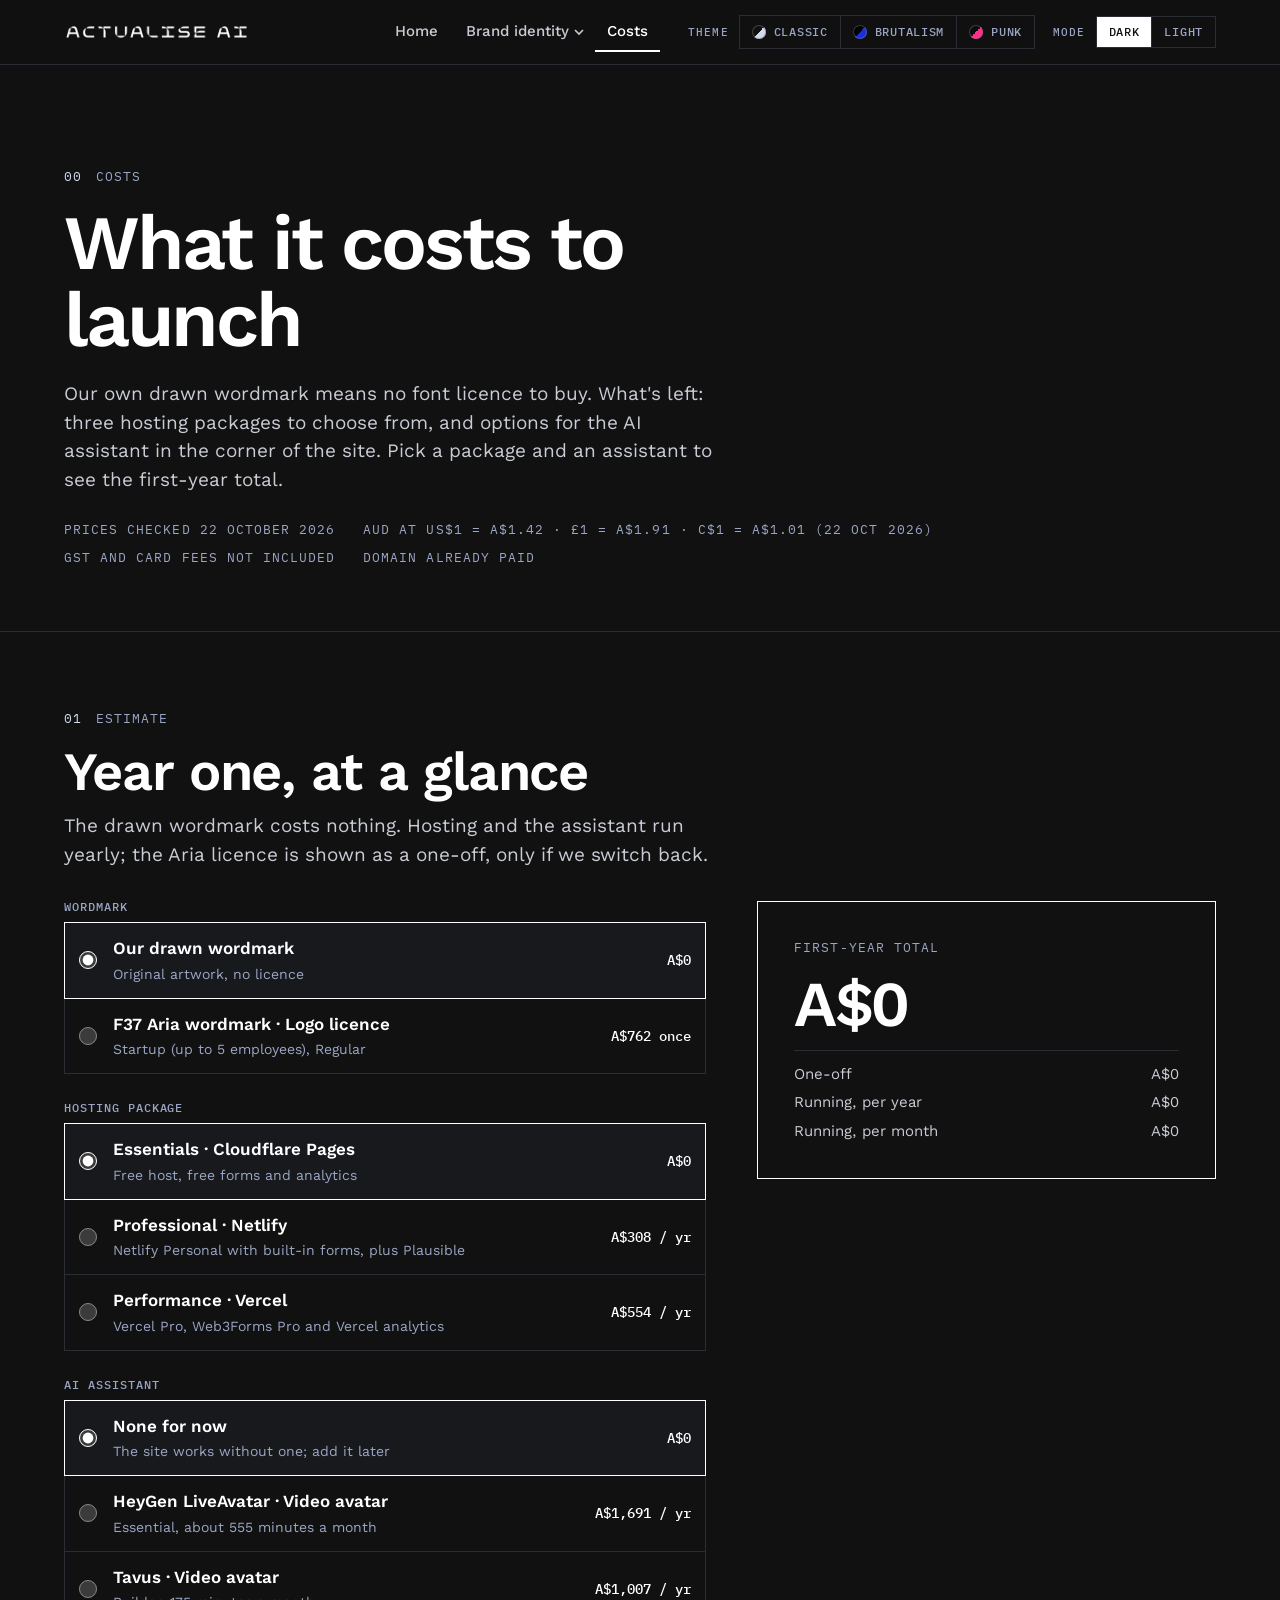
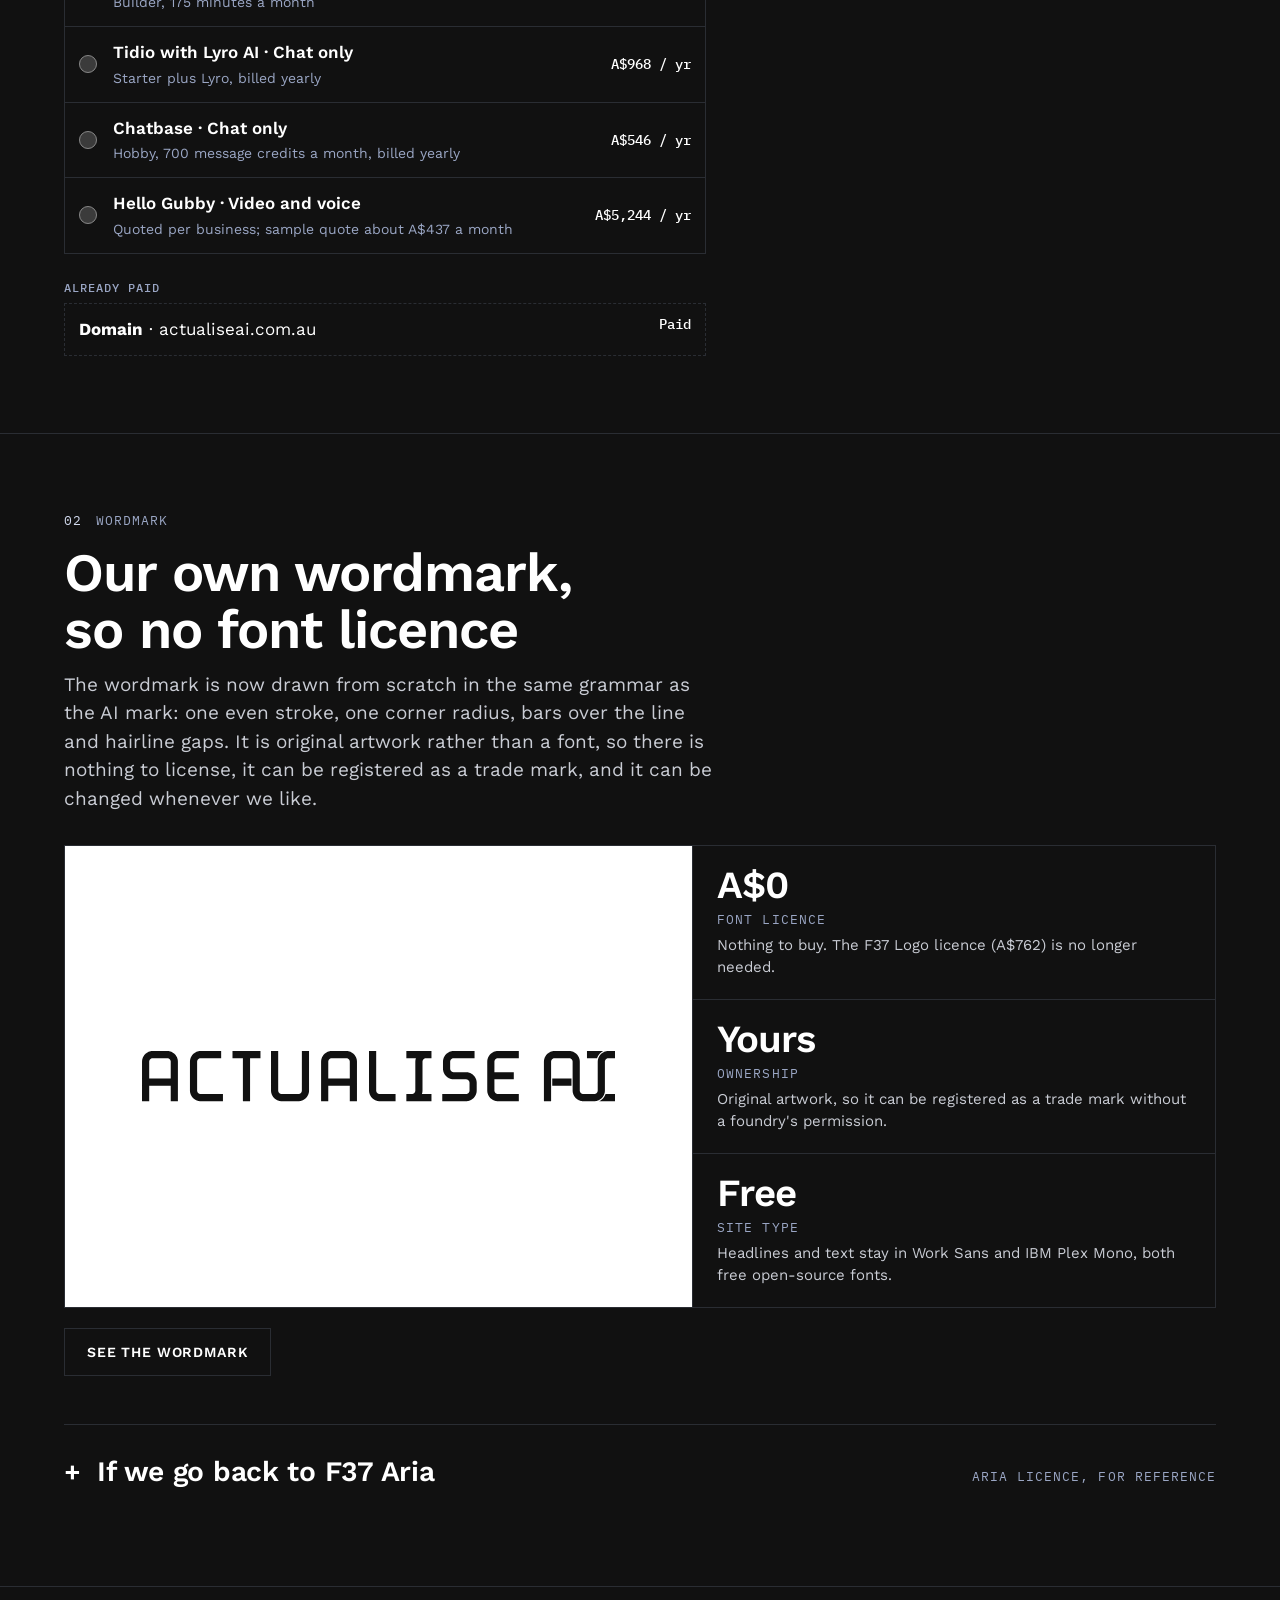
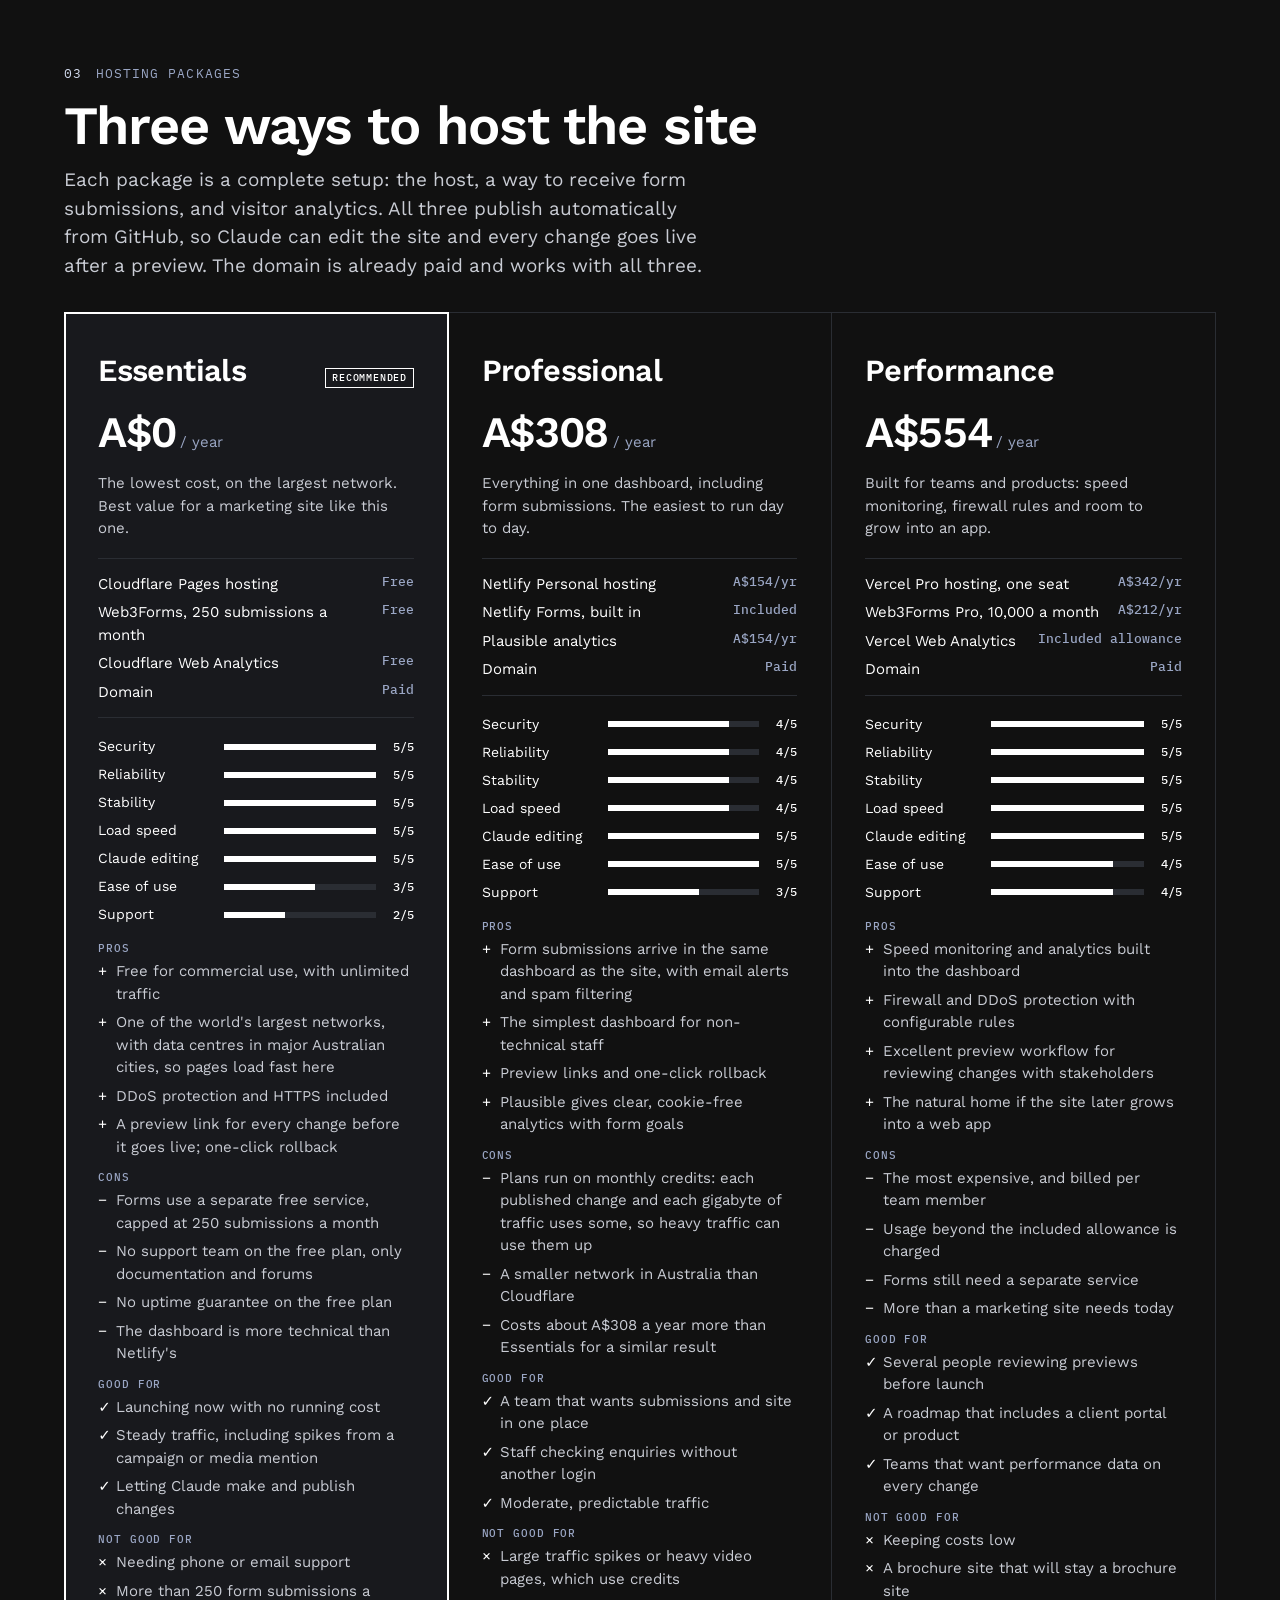
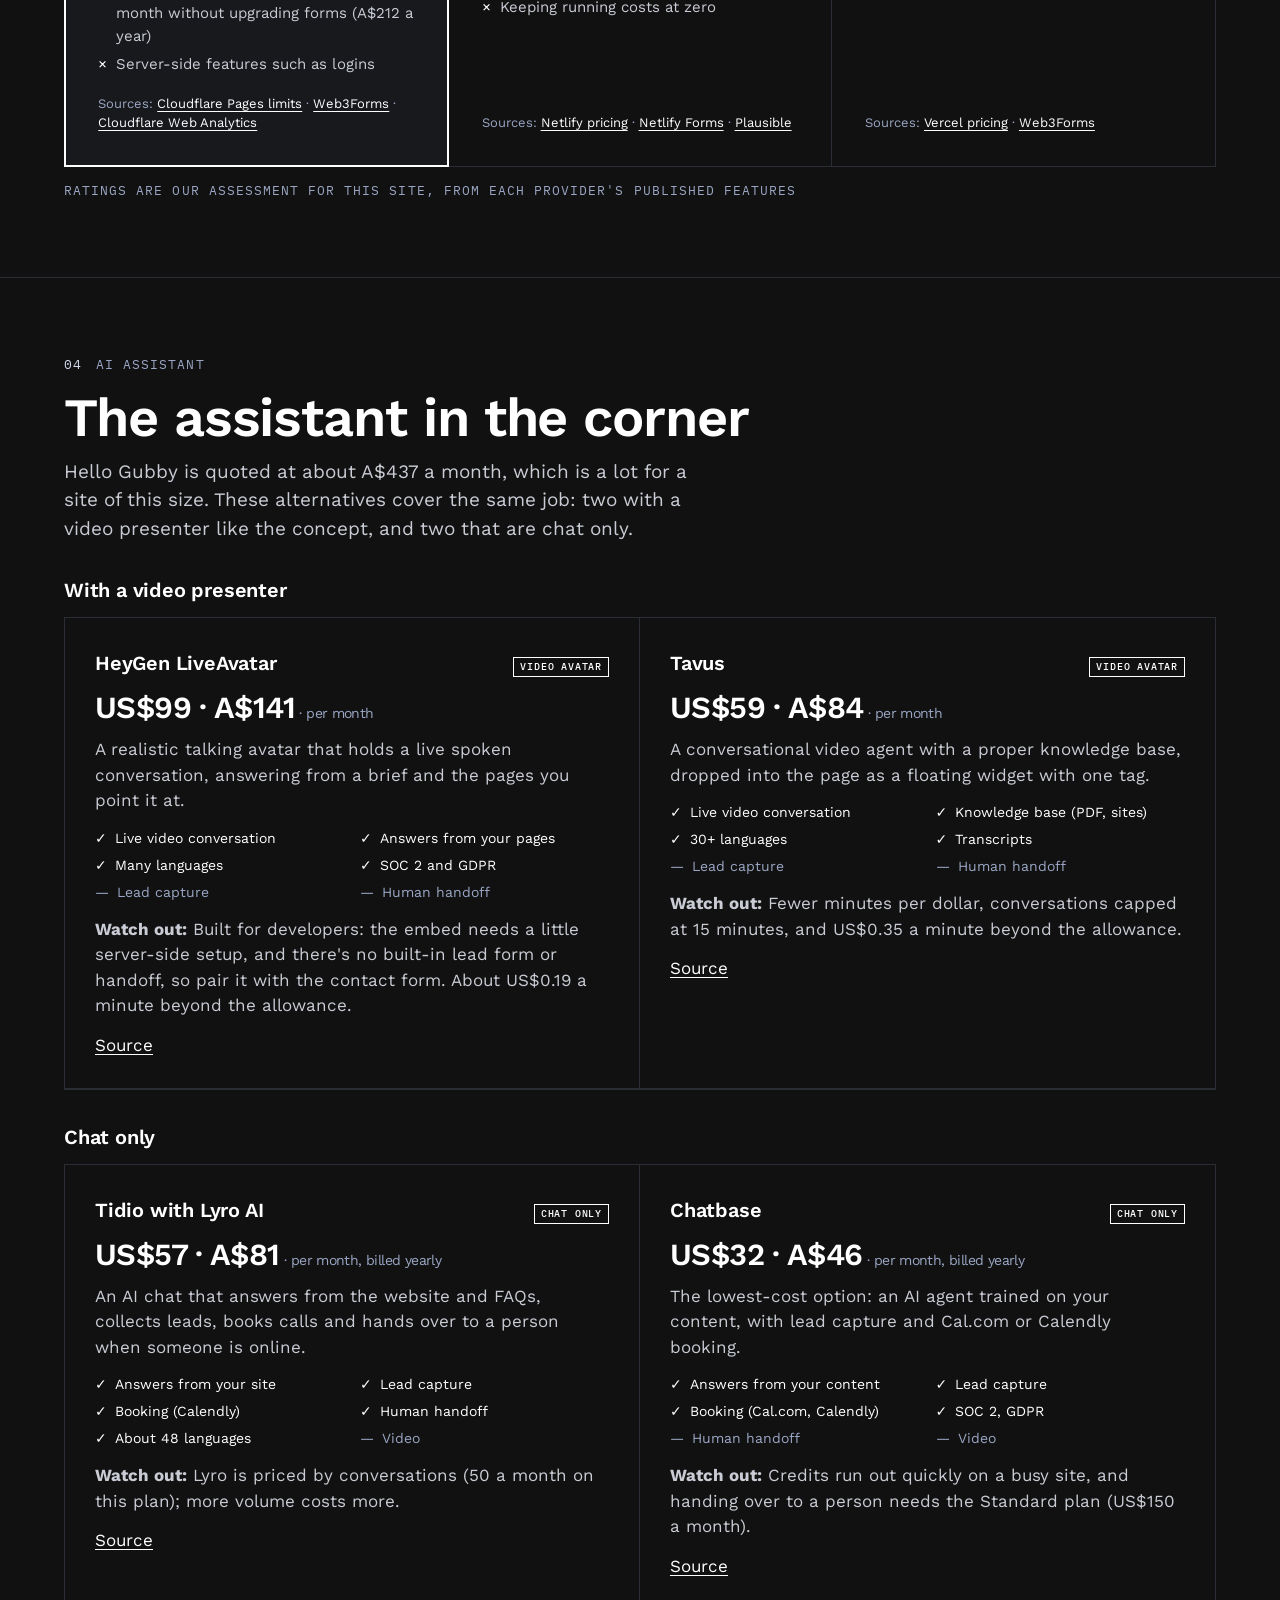
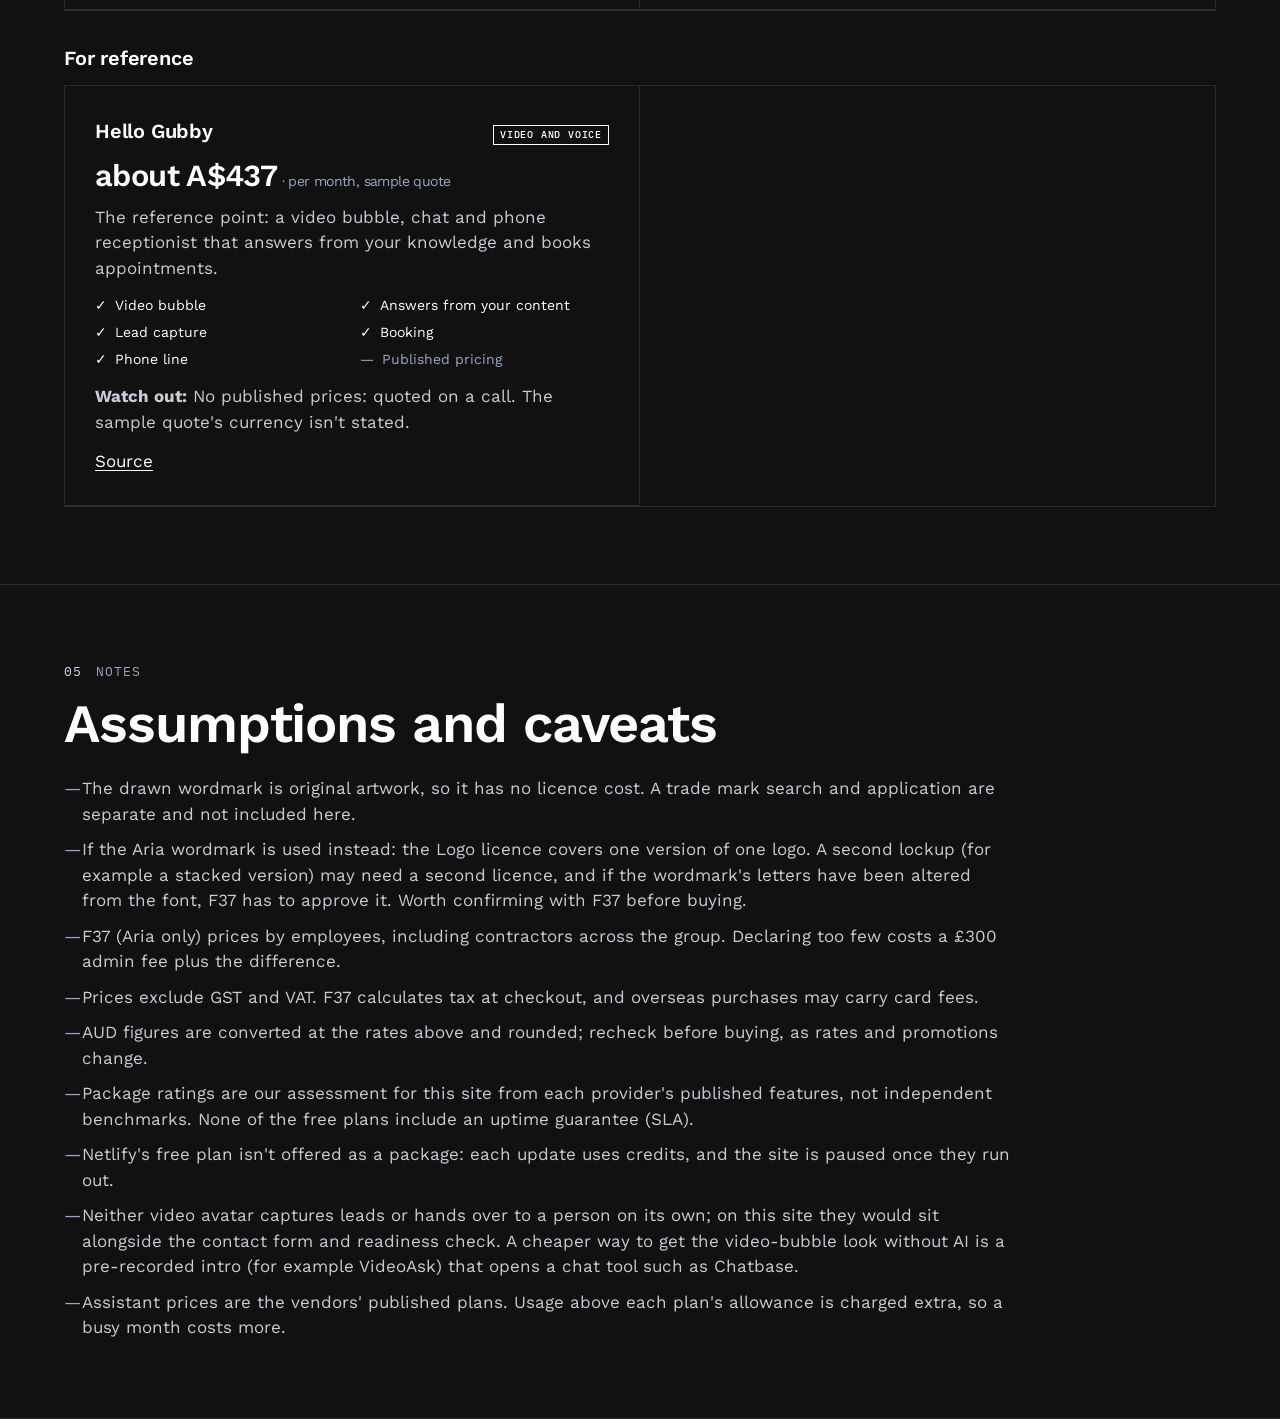
==== commit e9987667: "Wordmark: tighten all spacing by 30%, keeping the by-eye relationships between pairs Co-Authored-By:" ====
--- a/costs/index.html
+++ b/costs/index.html
@@ -14,8 +14,8 @@
 <script>(function(){var r=document.documentElement;if(location.pathname.indexOf('/identity/')<0&&/^#(idea|symbol|logo|colour|language|motion|in-use|next)$/.test(location.hash)){location.replace('identity/'+location.hash);return}try{var c=localStorage.getItem('aai-concept'),t=localStorage.getItem('aai-theme');if(t==='punk'){c='punk';t='dark';localStorage.setItem('aai-concept',c);localStorage.setItem('aai-theme',t)}if(c&&/^(ink|cobalt|punk)$/.test(c))r.dataset.concept=c;if(t&&/^(dark|light)$/.test(t))r.dataset.theme=t}catch(e){}window.aaiFonts=function(c){var u={punk:'family=Archivo:wdth,wght@62..125,100..900',cobalt:'family=Source+Serif+4:ital,opsz,wght@0,8..60,400;0,8..60,600;1,8..60,400'}[c];if(!u||document.getElementById('f-'+c))return;var l=document.createElement('link');l.id='f-'+c;l.rel='stylesheet';l.href='https://fonts.googleapis.com/css2?'+u+'&display=swap';document.head.appendChild(l)};aaiFonts(r.dataset.concept);if(!r.dataset.concept)r.dataset.concept='ink';r.classList.add('has-js');try{var ss=sessionStorage,rm=matchMedia('(prefers-reduced-motion: reduce)').matches;if(ss.getItem('aai-t')){ss.removeItem('aai-t');if(!rm)r.classList.add('arrive')}else if(!rm&&!ss.getItem('aai-seen')&&location.pathname.indexOf('/identity/')<0){r.classList.add('intro-on')}ss.setItem('aai-seen','1')}catch(e){}})();</script>
 <link rel="preconnect" href="https://fonts.googleapis.com">
 <link rel="preconnect" href="https://fonts.gstatic.com" crossorigin>
-<link rel="stylesheet" href="https://fonts.googleapis.com/css2?family=IBM+Plex+Mono:wght@400;500&family=Work+Sans:wght@400;500;600&display=swap">
-<link rel="stylesheet" href="../assets/site.css?v=99836f3607">
+<link rel="stylesheet" href="https://fonts.googleapis.com/css2?family=IBM+Plex+Mono:wght@400;500;600&family=Work+Sans:wght@400;500;600&display=swap">
+<link rel="stylesheet" href="../assets/site.css?v=f4604bf8b3">
 <style>
 .sl { display: flex; gap: 14px; align-items: baseline }
 .cost-hero { padding-block: clamp(56px, 8vw, 112px) clamp(40px, 5vw, 64px); border-bottom: 1px solid var(--line) }
@@ -110,7 +110,7 @@
 <body>
 <header class="top">
   <div class="wrap bar">
-    <a class="brand" href="../" data-nav aria-label="Actualise AI home"><span class="brand-wm"><span class="wm" role="img" aria-label="Actualise AI"></span></span><span class="brand-mark"><svg class="sym" aria-hidden="true" viewBox="0 0 240 168"><mask id="aim44" maskUnits="userSpaceOnUse" x="-1000" y="-1000" width="4000" height="4000"><rect x="-1000" y="-1000" width="4000" height="4000" fill="#fff"></rect><path d="M25.92,88V120" fill="none" stroke="#000" stroke-width="3.84"></path><path d="M94.08,88V120" fill="none" stroke="#000" stroke-width="3.84"></path><path d="M168,169.92L168.33,169.92L168.66,169.91L168.99,169.91L169.32,169.9L169.65,169.88L169.98,169.87L170.31,169.85L170.65,169.83L170.98,169.8L171.3,169.78L171.63,169.75L171.96,169.71L172.29,169.68L172.62,169.64L172.95,169.6L173.28,169.55L173.6,169.5L173.93,169.45L174.26,169.4L174.58,169.34L174.91,169.29L175.24,169.22L175.56,169.16L175.88,169.09L176.21,169.02L176.53,168.95L176.85,168.87L177.17,168.79L177.49,168.71L177.81,168.63L178.13,168.54L178.45,168.45L178.77,168.36L179.09,168.26L179.4,168.16L179.72,168.06L180.03,167.96L180.35,167.85L180.66,167.74L180.97,167.63L181.28,167.52L181.59,167.4L181.9,167.28L182.21,167.16L182.51,167.03L182.82,166.91L183.12,166.77L183.42,166.64L183.73,166.51L184.03,166.37L184.32,166.23L184.62,166.08L184.92,165.94L185.22,165.79L185.51,165.64L185.8,165.48L186.09,165.32L186.38,165.17L186.67,165L186.96,164.84L187.25,164.67L187.53,164.5L187.81,164.33L188.09,164.16L188.37,163.98L188.65,163.8L188.93,163.62L189.2,163.44L189.48,163.25L189.75,163.06L190.02,162.87L190.29,162.68L190.56,162.48L190.82,162.28L191.08,162.08L191.35,161.88L191.61,161.68L191.86,161.47L192.12,161.26L192.37,161.05L192.63,160.83L192.88,160.62L193.13,160.4L193.37,160.18L193.62,159.96L193.86,159.73L194.1,159.51L194.34,159.28L194.58,159.05L194.81,158.81L195.05,158.58L195.28,158.34L195.51,158.1L195.73,157.86L195.96,157.62L196.18,157.37L196.4,157.13L196.62,156.88L196.83,156.63L197.05,156.37L197.26,156.12L197.47,155.86L197.68,155.61L197.88,155.35L198.08,155.08L198.28,154.82L198.48,154.56L198.68,154.29L198.87,154.02L199.06,153.75L199.25,153.48L199.44,153.2L199.62,152.93L199.8,152.65L199.98,152.37L200.16,152.09L200.33,151.81L200.5,151.53L200.67,151.25L200.84,150.96L201,150.67L201.17,150.38L201.32,150.09L201.48,149.8L201.64,149.51L201.79,149.22L201.94,148.92L202.08,148.62L202.23,148.32L202.37,148.03L202.51,147.73L202.64,147.42L202.77,147.12L202.91,146.82L203.03,146.51L203.16,146.21L203.28,145.9L203.4,145.59L203.52,145.28L203.63,144.97L203.74,144.66L203.85,144.35L203.96,144.03L204.06,143.72L204.16,143.4L204.26,143.09L204.36,142.77L204.45,142.45L204.54,142.13L204.63,141.81L204.71,141.49L204.79,141.17L204.87,140.85L204.95,140.53L205.02,140.21L205.09,139.88L205.16,139.56L205.22,139.24L205.29,138.91L205.34,138.58L205.4,138.26L205.45,137.93L205.5,137.6L205.55,137.28L205.6,136.95L205.64,136.62L205.68,136.29L205.71,135.96L205.75,135.63L205.78,135.3L205.8,134.98L205.83,134.65L205.85,134.31L205.87,133.98L205.88,133.65L205.9,133.32L205.91,132.99L205.91,132.66L205.92,132.33L205.92,132" fill="none" stroke="#000" stroke-width="3.84"></path><path d="M178.08,35.67L178.09,35.34L178.09,35.01L178.1,34.68L178.12,34.35L178.13,34.02L178.15,33.69L178.17,33.35L178.2,33.02L178.22,32.7L178.25,32.37L178.29,32.04L178.32,31.71L178.36,31.38L178.4,31.05L178.45,30.72L178.5,30.4L178.55,30.07L178.6,29.74L178.66,29.42L178.71,29.09L178.78,28.76L178.84,28.44L178.91,28.12L178.98,27.79L179.05,27.47L179.13,27.15L179.21,26.83L179.29,26.51L179.37,26.19L179.46,25.87L179.55,25.55L179.64,25.23L179.74,24.91L179.84,24.6L179.94,24.28L180.04,23.97L180.15,23.65L180.26,23.34L180.37,23.03L180.48,22.72L180.6,22.41L180.72,22.1L180.84,21.79L180.97,21.49L181.09,21.18L181.23,20.88L181.36,20.58L181.49,20.27L181.63,19.97L181.77,19.68L181.92,19.38L182.06,19.08L182.21,18.78L182.36,18.49L182.52,18.2L182.68,17.91L182.83,17.62L183,17.33L183.16,17.04L183.33,16.75L183.5,16.47L183.67,16.19L183.84,15.91L184.02,15.63L184.2,15.35L184.38,15.07L184.56,14.8L184.75,14.52L184.94,14.25L185.13,13.98L185.32,13.71L185.52,13.44L185.72,13.18L185.92,12.92L186.12,12.65L186.32,12.39L186.53,12.14L186.74,11.88L186.95,11.63L187.17,11.37L187.38,11.12L187.6,10.87L187.82,10.63L188.04,10.38L188.27,10.14L188.49,9.9L188.72,9.66L188.95,9.42L189.19,9.19L189.42,8.95L189.66,8.72L189.9,8.49L190.14,8.27L190.38,8.04L190.63,7.82L190.87,7.6L191.12,7.38L191.37,7.17L191.63,6.95L191.88,6.74L192.14,6.53L192.39,6.32L192.65,6.12L192.92,5.92L193.18,5.72L193.44,5.52L193.71,5.32L193.98,5.13L194.25,4.94L194.52,4.75L194.8,4.56L195.07,4.38L195.35,4.2L195.63,4.02L195.91,3.84L196.19,3.67L196.47,3.5L196.75,3.33L197.04,3.16L197.33,3L197.62,2.83L197.91,2.68L198.2,2.52L198.49,2.36L198.78,2.21L199.08,2.06L199.38,1.92L199.68,1.77L199.97,1.63L200.27,1.49L200.58,1.36L200.88,1.23L201.18,1.09L201.49,0.97L201.79,0.84L202.1,0.72L202.41,0.6L202.72,0.48L203.03,0.37L203.34,0.26L203.65,0.15L203.97,0.04L204.28,-0.06L204.6,-0.16L204.91,-0.26L205.23,-0.36L205.55,-0.45L205.87,-0.54L206.19,-0.63L206.51,-0.71L206.83,-0.79L207.15,-0.87L207.47,-0.95L207.79,-1.02L208.12,-1.09L208.44,-1.16L208.76,-1.22L209.09,-1.29L209.42,-1.34L209.74,-1.4L210.07,-1.45L210.4,-1.5L210.72,-1.55L211.05,-1.6L211.38,-1.64L211.71,-1.68L212.04,-1.71L212.37,-1.75L212.7,-1.78L213.02,-1.8L213.35,-1.83L213.69,-1.85L214.02,-1.87L214.35,-1.88L214.68,-1.9L215.01,-1.91L215.34,-1.91L215.67,-1.92L216,-1.92" fill="none" stroke="#000" stroke-width="3.84"></path></mask><g mask="url(#aim44)"><path d="M12,168V36A24,24 0 0 1 36,12H84A24,24 0 0 1 108,36V132A24,24 0 0 0 132,156H168A24,24 0 0 0 192,132V36A24,24 0 0 1 216,12H240" fill="none" stroke="currentColor" stroke-width="24" stroke-linecap="butt"></path><path d="M0,104H120" fill="none" stroke="currentColor" stroke-width="24" stroke-linecap="butt"></path><path d="M144,12H240" fill="none" stroke="currentColor" stroke-width="24" stroke-linecap="butt"></path><path d="M144,156H240" fill="none" stroke="currentColor" stroke-width="24" stroke-linecap="butt"></path></g></svg></span></a>
+    <a class="brand" href="../" data-nav aria-label="Actualise AI home"><span class="brand-wm"><span class="wm" role="img" aria-label="Actualise AI"></span></span><span class="brand-mark"><svg class="sym" aria-hidden="true" viewBox="0 0 240 168"><mask id="aim48" maskUnits="userSpaceOnUse" x="-1000" y="-1000" width="4000" height="4000"><rect x="-1000" y="-1000" width="4000" height="4000" fill="#fff"></rect><path d="M25.92,88V120" fill="none" stroke="#000" stroke-width="3.84"></path><path d="M94.08,88V120" fill="none" stroke="#000" stroke-width="3.84"></path><path d="M168,169.92L168.33,169.92L168.66,169.91L168.99,169.91L169.32,169.9L169.65,169.88L169.98,169.87L170.31,169.85L170.65,169.83L170.98,169.8L171.3,169.78L171.63,169.75L171.96,169.71L172.29,169.68L172.62,169.64L172.95,169.6L173.28,169.55L173.6,169.5L173.93,169.45L174.26,169.4L174.58,169.34L174.91,169.29L175.24,169.22L175.56,169.16L175.88,169.09L176.21,169.02L176.53,168.95L176.85,168.87L177.17,168.79L177.49,168.71L177.81,168.63L178.13,168.54L178.45,168.45L178.77,168.36L179.09,168.26L179.4,168.16L179.72,168.06L180.03,167.96L180.35,167.85L180.66,167.74L180.97,167.63L181.28,167.52L181.59,167.4L181.9,167.28L182.21,167.16L182.51,167.03L182.82,166.91L183.12,166.77L183.42,166.64L183.73,166.51L184.03,166.37L184.32,166.23L184.62,166.08L184.92,165.94L185.22,165.79L185.51,165.64L185.8,165.48L186.09,165.32L186.38,165.17L186.67,165L186.96,164.84L187.25,164.67L187.53,164.5L187.81,164.33L188.09,164.16L188.37,163.98L188.65,163.8L188.93,163.62L189.2,163.44L189.48,163.25L189.75,163.06L190.02,162.87L190.29,162.68L190.56,162.48L190.82,162.28L191.08,162.08L191.35,161.88L191.61,161.68L191.86,161.47L192.12,161.26L192.37,161.05L192.63,160.83L192.88,160.62L193.13,160.4L193.37,160.18L193.62,159.96L193.86,159.73L194.1,159.51L194.34,159.28L194.58,159.05L194.81,158.81L195.05,158.58L195.28,158.34L195.51,158.1L195.73,157.86L195.96,157.62L196.18,157.37L196.4,157.13L196.62,156.88L196.83,156.63L197.05,156.37L197.26,156.12L197.47,155.86L197.68,155.61L197.88,155.35L198.08,155.08L198.28,154.82L198.48,154.56L198.68,154.29L198.87,154.02L199.06,153.75L199.25,153.48L199.44,153.2L199.62,152.93L199.8,152.65L199.98,152.37L200.16,152.09L200.33,151.81L200.5,151.53L200.67,151.25L200.84,150.96L201,150.67L201.17,150.38L201.32,150.09L201.48,149.8L201.64,149.51L201.79,149.22L201.94,148.92L202.08,148.62L202.23,148.32L202.37,148.03L202.51,147.73L202.64,147.42L202.77,147.12L202.91,146.82L203.03,146.51L203.16,146.21L203.28,145.9L203.4,145.59L203.52,145.28L203.63,144.97L203.74,144.66L203.85,144.35L203.96,144.03L204.06,143.72L204.16,143.4L204.26,143.09L204.36,142.77L204.45,142.45L204.54,142.13L204.63,141.81L204.71,141.49L204.79,141.17L204.87,140.85L204.95,140.53L205.02,140.21L205.09,139.88L205.16,139.56L205.22,139.24L205.29,138.91L205.34,138.58L205.4,138.26L205.45,137.93L205.5,137.6L205.55,137.28L205.6,136.95L205.64,136.62L205.68,136.29L205.71,135.96L205.75,135.63L205.78,135.3L205.8,134.98L205.83,134.65L205.85,134.31L205.87,133.98L205.88,133.65L205.9,133.32L205.91,132.99L205.91,132.66L205.92,132.33L205.92,132" fill="none" stroke="#000" stroke-width="3.84"></path><path d="M178.08,35.67L178.09,35.34L178.09,35.01L178.1,34.68L178.12,34.35L178.13,34.02L178.15,33.69L178.17,33.35L178.2,33.02L178.22,32.7L178.25,32.37L178.29,32.04L178.32,31.71L178.36,31.38L178.4,31.05L178.45,30.72L178.5,30.4L178.55,30.07L178.6,29.74L178.66,29.42L178.71,29.09L178.78,28.76L178.84,28.44L178.91,28.12L178.98,27.79L179.05,27.47L179.13,27.15L179.21,26.83L179.29,26.51L179.37,26.19L179.46,25.87L179.55,25.55L179.64,25.23L179.74,24.91L179.84,24.6L179.94,24.28L180.04,23.97L180.15,23.65L180.26,23.34L180.37,23.03L180.48,22.72L180.6,22.41L180.72,22.1L180.84,21.79L180.97,21.49L181.09,21.18L181.23,20.88L181.36,20.58L181.49,20.27L181.63,19.97L181.77,19.68L181.92,19.38L182.06,19.08L182.21,18.78L182.36,18.49L182.52,18.2L182.68,17.91L182.83,17.62L183,17.33L183.16,17.04L183.33,16.75L183.5,16.47L183.67,16.19L183.84,15.91L184.02,15.63L184.2,15.35L184.38,15.07L184.56,14.8L184.75,14.52L184.94,14.25L185.13,13.98L185.32,13.71L185.52,13.44L185.72,13.18L185.92,12.92L186.12,12.65L186.32,12.39L186.53,12.14L186.74,11.88L186.95,11.63L187.17,11.37L187.38,11.12L187.6,10.87L187.82,10.63L188.04,10.38L188.27,10.14L188.49,9.9L188.72,9.66L188.95,9.42L189.19,9.19L189.42,8.95L189.66,8.72L189.9,8.49L190.14,8.27L190.38,8.04L190.63,7.82L190.87,7.6L191.12,7.38L191.37,7.17L191.63,6.95L191.88,6.74L192.14,6.53L192.39,6.32L192.65,6.12L192.92,5.92L193.18,5.72L193.44,5.52L193.71,5.32L193.98,5.13L194.25,4.94L194.52,4.75L194.8,4.56L195.07,4.38L195.35,4.2L195.63,4.02L195.91,3.84L196.19,3.67L196.47,3.5L196.75,3.33L197.04,3.16L197.33,3L197.62,2.83L197.91,2.68L198.2,2.52L198.49,2.36L198.78,2.21L199.08,2.06L199.38,1.92L199.68,1.77L199.97,1.63L200.27,1.49L200.58,1.36L200.88,1.23L201.18,1.09L201.49,0.97L201.79,0.84L202.1,0.72L202.41,0.6L202.72,0.48L203.03,0.37L203.34,0.26L203.65,0.15L203.97,0.04L204.28,-0.06L204.6,-0.16L204.91,-0.26L205.23,-0.36L205.55,-0.45L205.87,-0.54L206.19,-0.63L206.51,-0.71L206.83,-0.79L207.15,-0.87L207.47,-0.95L207.79,-1.02L208.12,-1.09L208.44,-1.16L208.76,-1.22L209.09,-1.29L209.42,-1.34L209.74,-1.4L210.07,-1.45L210.4,-1.5L210.72,-1.55L211.05,-1.6L211.38,-1.64L211.71,-1.68L212.04,-1.71L212.37,-1.75L212.7,-1.78L213.02,-1.8L213.35,-1.83L213.69,-1.85L214.02,-1.87L214.35,-1.88L214.68,-1.9L215.01,-1.91L215.34,-1.91L215.67,-1.92L216,-1.92" fill="none" stroke="#000" stroke-width="3.84"></path></mask><g mask="url(#aim48)"><path d="M12,168V36A24,24 0 0 1 36,12H84A24,24 0 0 1 108,36V132A24,24 0 0 0 132,156H168A24,24 0 0 0 192,132V36A24,24 0 0 1 216,12H240" fill="none" stroke="currentColor" stroke-width="24" stroke-linecap="butt"></path><path d="M0,104H120" fill="none" stroke="currentColor" stroke-width="24" stroke-linecap="butt"></path><path d="M144,12H240" fill="none" stroke="currentColor" stroke-width="24" stroke-linecap="butt"></path><path d="M144,156H240" fill="none" stroke="currentColor" stroke-width="24" stroke-linecap="butt"></path></g></svg></span></a>
     <nav class="primary" aria-label="Primary"><a class="nav-top" href="../" data-nav>Home</a>
       <div class="sub"><a class="nav-top" href="../identity/" data-nav>Brand identity</a><button type="button" class="sub-btn" aria-expanded="false" aria-label="Brand identity: choose a wordmark"><svg viewBox="0 0 12 12" aria-hidden="true"><path d="M2 4l4 4 4-4" fill="none" stroke="currentColor" stroke-width="1.6"/></svg></button>
         <div class="sub-panel"><a href="../identity/" data-nav><span class="lab">01</span>Aria<small>Set in F37 Aria</small></a><a href="../identity/actus/" data-nav><span class="lab">02</span>Actus<small>Drawn from the AI mark</small></a></div></div>
@@ -141,7 +141,7 @@
 <div class="split"><span>One-off</span><span data-out="once">A$0</span><span>Running, per year</span><span data-out="yearly">A$0</span><span>Running, per month</span><span data-out="monthly">A$0</span></div></aside></div></div></section>
 
 <section class="cost-sec" id="font"><div class="wrap"><p class="lab sl" data-n="02"><span class="num">02</span>Wordmark</p><h2>Our own wordmark, so no font licence</h2><p class="lede">The wordmark is now drawn from scratch in the same grammar as the AI mark: one even stroke, one corner radius, bars over the line and hairline gaps. It is original artwork rather than a font, so there is nothing to license, it can be registered as a trade mark, and it can be changed whenever we like.</p>
-<div class="wm-cost"><div class="wm-cost-art"><svg viewBox="0 0 10400 1000" role="img" aria-label="Actualise AI"><path fill="currentColor" d="M571.4,690.4 L142.9,690.4 L142.9,1000.0 L0.0,1000.0 L0.0,690.4 L0.0,547.6 L0.0,214.3 L0.0,211.9 L0.3,202.6 L0.6,197.9 L1.6,188.6 L2.2,184.0 L3.7,174.8 L4.6,170.2 L6.7,161.1 L7.9,156.6 L10.7,147.6 L12.2,143.2 L15.5,134.5 L17.2,130.1 L21.1,121.6 L23.2,117.4 L27.6,109.2 L29.9,105.1 L34.8,97.2 L37.4,93.3 L42.9,85.7 L45.7,82.0 L51.7,74.8 L54.7,71.3 L61.1,64.4 L64.4,61.1 L71.3,54.7 L74.8,51.7 L82.0,45.7 L85.7,42.9 L93.3,37.4 L97.2,34.8 L105.1,29.9 L109.2,27.6 L117.4,23.2 L121.6,21.1 L130.1,17.2 L134.5,15.5 L143.2,12.2 L147.6,10.7 L156.6,7.9 L161.1,6.7 L170.2,4.6 L174.8,3.7 L184.0,2.2 L188.6,1.6 L197.9,0.6 L202.6,0.3 L211.9,0.0 L214.3,0.0 L500.0,0.0 L502.3,0.0 L511.7,0.3 L516.3,0.6 L525.6,1.6 L530.3,2.2 L539.5,3.7 L544.1,4.6 L553.2,6.7 L557.7,7.9 L566.7,10.7 L571.1,12.2 L579.8,15.5 L584.1,17.2 L592.7,21.1 L596.9,23.2 L605.1,27.6 L609.1,29.9 L617.1,34.8 L621.0,37.4 L628.6,42.9 L632.3,45.7 L639.5,51.7 L643.0,54.7 L649.8,61.1 L653.1,64.4 L659.5,71.3 L662.6,74.8 L668.6,82.0 L671.4,85.7 L676.8,93.3 L679.4,97.2 L684.4,105.1 L686.7,109.2 L691.1,117.4 L693.2,121.6 L697.0,130.1 L698.8,134.5 L702.1,143.2 L703.6,147.6 L706.3,156.6 L707.6,161.1 L709.7,170.2 L710.6,174.8 L712.1,184.0 L712.7,188.6 L713.6,197.9 L713.9,202.6 L714.2,211.9 L714.3,214.3 L714.3,547.6 L714.3,690.4 L714.3,1000.0 L571.4,1000.0 L571.4,690.4Z M570.8,205.0 L570.0,200.4 L569.0,195.8 L567.6,191.3 L566.0,187.0 L564.0,182.7 L561.8,178.6 L559.4,174.6 L556.6,170.8 L553.7,167.2 L550.5,163.8 L547.1,160.6 L543.5,157.6 L539.7,154.9 L535.7,152.5 L531.6,150.3 L527.3,148.3 L522.9,146.7 L518.5,145.3 L513.9,144.3 L509.3,143.5 L504.7,143.0 L498.8,142.9 L215.5,142.9 L209.6,143.0 L205.0,143.5 L200.4,144.3 L195.8,145.3 L191.3,146.7 L187.0,148.3 L182.7,150.3 L178.6,152.5 L174.6,154.9 L170.8,157.6 L167.2,160.6 L163.8,163.8 L160.6,167.2 L157.6,170.8 L154.9,174.6 L152.5,178.6 L150.3,182.7 L148.3,187.0 L146.7,191.3 L145.3,195.8 L144.3,200.4 L143.5,205.0 L143.0,209.6 L142.9,215.5 L142.9,547.6 L571.4,547.6 L571.4,215.5 L571.2,209.6 L570.8,205.0Z M1253.0,145.3 L1248.5,146.7 L1244.1,148.3 L1239.9,150.3 L1235.7,152.5 L1231.8,154.9 L1228.0,157.6 L1224.4,160.6 L1220.9,163.8 L1217.8,167.2 L1214.8,170.8 L1212.1,174.6 L1209.6,178.6 L1207.4,182.7 L1205.5,187.0 L1203.8,191.3 L1202.5,195.8 L1201.4,200.4 L1200.6,205.0 L1200.2,209.6 L1200.0,215.5 L1200.0,784.5 L1200.2,790.4 L1200.6,795.0 L1201.4,799.6 L1202.5,804.2 L1203.8,808.7 L1205.5,813.0 L1207.4,817.3 L1209.6,821.4 L1212.1,825.4 L1214.8,829.2 L1217.8,832.8 L1220.9,836.2 L1224.4,839.4 L1228.0,842.4 L1231.8,845.1 L1235.7,847.5 L1239.9,849.7 L1244.1,851.7 L1248.5,853.3 L1253.0,854.7 L1257.5,855.7 L1262.1,856.5 L1266.8,857.0 L1272.6,857.1 L1714.3,857.1 L1714.3,1000.0 L1271.4,1000.0 L1269.1,1000.0 L1259.7,999.7 L1255.1,999.4 L1245.8,998.4 L1241.1,997.8 L1231.9,996.3 L1227.3,995.4 L1218.2,993.3 L1213.7,992.1 L1204.8,989.3 L1200.3,987.8 L1191.6,984.5 L1187.3,982.8 L1178.8,978.9 L1174.6,976.8 L1166.3,972.4 L1162.3,970.1 L1154.3,965.2 L1150.5,962.6 L1142.9,957.1 L1139.1,954.3 L1131.9,948.3 L1128.4,945.3 L1121.6,938.9 L1118.3,935.6 L1111.9,928.7 L1108.8,925.2 L1102.9,918.0 L1100.0,914.3 L1094.6,906.7 L1092.0,902.8 L1087.1,894.9 L1084.7,890.8 L1080.3,882.6 L1078.2,878.4 L1074.4,869.9 L1072.6,865.5 L1069.3,856.8 L1067.8,852.4 L1065.1,843.4 L1063.9,838.9 L1061.8,829.8 L1060.8,825.2 L1059.3,816.0 L1058.7,811.4 L1057.8,802.1 L1057.5,797.4 L1057.2,788.1 L1057.1,785.7 L1057.1,214.3 L1057.2,211.9 L1057.5,202.6 L1057.8,197.9 L1058.7,188.6 L1059.3,184.0 L1060.8,174.8 L1061.8,170.2 L1063.9,161.1 L1065.1,156.6 L1067.8,147.6 L1069.3,143.2 L1072.6,134.5 L1074.4,130.1 L1078.2,121.6 L1080.3,117.4 L1084.7,109.2 L1087.1,105.1 L1092.0,97.2 L1094.6,93.3 L1100.0,85.7 L1102.9,82.0 L1108.8,74.8 L1111.9,71.3 L1118.3,64.4 L1121.6,61.1 L1128.4,54.7 L1131.9,51.7 L1139.1,45.7 L1142.9,42.9 L1150.5,37.4 L1154.3,34.8 L1162.3,29.9 L1166.3,27.6 L1174.6,23.2 L1178.8,21.1 L1187.3,17.2 L1191.6,15.5 L1200.3,12.2 L1204.8,10.7 L1213.7,7.9 L1218.2,6.7 L1227.3,4.6 L1231.9,3.7 L1241.1,2.2 L1245.8,1.6 L1255.1,0.6 L1259.7,0.3 L1269.1,0.0 L1271.4,0.0 L1678.6,0.0 L1678.6,142.9 L1272.6,142.9 L1266.8,143.0 L1262.1,143.5 L1257.5,144.3 L1253.0,145.3Z M2542.9,0.0 L2542.9,142.9 L2335.7,142.9 L2335.7,1000.0 L2192.9,1000.0 L2192.9,142.9 L1985.7,142.9 L1985.7,0.0 L2542.9,0.0Z M2987.1,799.6 L2988.2,804.2 L2989.5,808.7 L2991.2,813.0 L2993.1,817.3 L2995.3,821.4 L2997.8,825.4 L3000.5,829.2 L3003.5,832.8 L3006.7,836.2 L3010.1,839.4 L3013.7,842.4 L3017.5,845.1 L3021.4,847.5 L3025.6,849.7 L3029.8,851.7 L3034.2,853.3 L3038.7,854.7 L3043.2,855.7 L3047.8,856.5 L3052.5,857.0 L3058.3,857.1 L3384.5,857.1 L3390.4,857.0 L3395.0,856.5 L3399.6,855.7 L3404.2,854.7 L3408.7,853.3 L3413.0,851.7 L3417.3,849.7 L3421.4,847.5 L3425.4,845.1 L3429.2,842.4 L3432.8,839.4 L3436.2,836.2 L3439.4,832.8 L3442.4,829.2 L3445.1,825.4 L3447.5,821.4 L3449.7,817.3 L3451.7,813.0 L3453.3,808.7 L3454.7,804.2 L3455.7,799.6 L3456.5,795.0 L3457.0,790.4 L3457.1,784.5 L3457.1,0.0 L3600.0,0.0 L3600.0,785.7 L3600.0,788.1 L3599.7,797.4 L3599.4,802.1 L3598.4,811.4 L3597.8,816.0 L3596.3,825.2 L3595.4,829.8 L3593.3,838.9 L3592.1,843.4 L3589.3,852.4 L3587.8,856.8 L3584.5,865.5 L3582.8,869.9 L3578.9,878.4 L3576.8,882.6 L3572.4,890.8 L3570.1,894.9 L3565.2,902.8 L3562.6,906.7 L3557.1,914.3 L3554.3,918.0 L3548.3,925.2 L3545.3,928.7 L3538.9,935.6 L3535.6,938.9 L3528.7,945.3 L3525.2,948.3 L3518.0,954.3 L3514.3,957.1 L3506.7,962.6 L3502.8,965.2 L3494.9,970.1 L3490.8,972.4 L3482.6,976.8 L3478.4,978.9 L3469.9,982.8 L3465.5,984.5 L3456.8,987.8 L3452.4,989.3 L3443.4,992.1 L3438.9,993.3 L3429.8,995.4 L3425.2,996.3 L3416.0,997.8 L3411.4,998.4 L3402.1,999.4 L3397.4,999.7 L3388.1,1000.0 L3385.7,1000.0 L3057.1,1000.0 L3054.8,1000.0 L3045.5,999.7 L3040.8,999.4 L3031.5,998.4 L3026.9,997.8 L3017.6,996.3 L3013.1,995.4 L3003.9,993.3 L2999.4,992.1 L2990.5,989.3 L2986.1,987.8 L2977.3,984.5 L2973.0,982.8 L2964.5,978.9 L2960.3,976.8 L2952.0,972.4 L2948.0,970.1 L2940.1,965.2 L2936.2,962.6 L2928.6,957.1 L2924.9,954.3 L2917.6,948.3 L2914.1,945.3 L2907.3,938.9 L2904.0,935.6 L2897.6,928.7 L2894.5,925.2 L2888.6,918.0 L2885.7,914.3 L2880.3,906.7 L2877.7,902.8 L2872.8,894.9 L2870.4,890.8 L2866.0,882.6 L2864.0,878.4 L2860.1,869.9 L2858.3,865.5 L2855.0,856.8 L2853.5,852.4 L2850.8,843.4 L2849.6,838.9 L2847.5,829.8 L2846.6,825.2 L2845.0,816.0 L2844.4,811.4 L2843.5,802.1 L2843.2,797.4 L2842.9,788.1 L2842.9,785.7 L2842.9,0.0 L2985.7,0.0 L2985.7,784.5 L2985.9,790.4 L2986.4,795.0 L2987.1,799.6Z M4085.7,690.4 L4085.7,1000.0 L3942.9,1000.0 L3942.9,690.4 L3942.9,547.6 L3942.9,214.3 L3942.9,211.9 L3943.2,202.6 L3943.5,197.9 L3944.4,188.6 L3945.0,184.0 L3946.6,174.8 L3947.5,170.2 L3949.6,161.1 L3950.8,156.6 L3953.5,147.6 L3955.0,143.2 L3958.3,134.5 L3960.1,130.1 L3964.0,121.6 L3966.0,117.4 L3970.4,109.2 L3972.8,105.1 L3977.7,97.2 L3980.3,93.3 L3985.7,85.7 L3988.6,82.0 L3994.5,74.8 L3997.6,71.3 L4004.0,64.4 L4007.3,61.1 L4014.1,54.7 L4017.6,51.7 L4024.9,45.7 L4028.6,42.9 L4036.2,37.4 L4040.1,34.8 L4048.0,29.9 L4052.0,27.6 L4060.3,23.2 L4064.5,21.1 L4073.0,17.2 L4077.3,15.5 L4086.1,12.2 L4090.5,10.7 L4099.4,7.9 L4103.9,6.7 L4113.1,4.6 L4117.6,3.7 L4126.9,2.2 L4131.5,1.6 L4140.8,0.6 L4145.5,0.3 L4154.8,0.0 L4157.1,0.0 L4442.9,0.0 L4445.2,0.0 L4454.5,0.3 L4459.2,0.6 L4468.5,1.6 L4473.1,2.2 L4482.4,3.7 L4486.9,4.6 L4496.1,6.7 L4500.6,7.9 L4509.5,10.7 L4513.9,12.2 L4522.7,15.5 L4527.0,17.2 L4535.5,21.1 L4539.7,23.2 L4548.0,27.6 L4552.0,29.9 L4559.9,34.8 L4563.8,37.4 L4571.4,42.9 L4575.1,45.7 L4582.4,51.7 L4585.9,54.7 L4592.7,61.1 L4596.0,64.4 L4602.4,71.3 L4605.5,74.8 L4611.4,82.0 L4614.3,85.7 L4619.7,93.3 L4622.3,97.2 L4627.2,105.1 L4629.6,109.2 L4634.0,117.4 L4636.0,121.6 L4639.9,130.1 L4641.7,134.5 L4645.0,143.2 L4646.5,147.6 L4649.2,156.6 L4650.4,161.1 L4652.5,170.2 L4653.4,174.8 L4655.0,184.0 L4655.6,188.6 L4656.5,197.9 L4656.8,202.6 L4657.1,211.9 L4657.1,214.3 L4657.1,547.6 L4657.1,690.4 L4657.1,1000.0 L4514.3,1000.0 L4514.3,690.4 L4085.7,690.4Z M4512.9,200.4 L4511.8,195.8 L4510.5,191.3 L4508.8,187.0 L4506.9,182.7 L4504.7,178.6 L4502.2,174.6 L4499.5,170.8 L4496.5,167.2 L4493.3,163.8 L4489.9,160.6 L4486.3,157.6 L4482.5,154.9 L4478.6,152.5 L4474.4,150.3 L4470.2,148.3 L4465.8,146.7 L4461.3,145.3 L4456.8,144.3 L4452.2,143.5 L4447.5,143.0 L4441.7,142.9 L4158.3,142.9 L4152.5,143.0 L4147.8,143.5 L4143.2,144.3 L4138.7,145.3 L4134.2,146.7 L4129.8,148.3 L4125.6,150.3 L4121.4,152.5 L4117.5,154.9 L4113.7,157.6 L4110.1,160.6 L4106.7,163.8 L4103.5,167.2 L4100.5,170.8 L4097.8,174.6 L4095.3,178.6 L4093.1,182.7 L4091.2,187.0 L4089.5,191.3 L4088.2,195.8 L4087.1,200.4 L4086.4,205.0 L4085.9,209.6 L4085.7,215.5 L4085.7,547.6 L4514.3,547.6 L4514.3,215.5 L4514.1,209.6 L4513.6,205.0 L4512.9,200.4Z M5145.3,804.2 L5146.7,808.7 L5148.3,813.0 L5150.3,817.3 L5152.5,821.4 L5154.9,825.4 L5157.6,829.2 L5160.6,832.8 L5163.8,836.2 L5167.2,839.4 L5170.8,842.4 L5174.6,845.1 L5178.6,847.5 L5182.7,849.7 L5187.0,851.7 L5191.3,853.3 L5195.8,854.7 L5200.4,855.7 L5205.0,856.5 L5209.6,857.0 L5215.5,857.1 L5528.6,857.1 L5528.6,1000.0 L5214.3,1000.0 L5211.9,1000.0 L5202.6,999.7 L5197.9,999.4 L5188.6,998.4 L5184.0,997.8 L5174.8,996.3 L5170.2,995.4 L5161.1,993.3 L5156.6,992.1 L5147.6,989.3 L5143.2,987.8 L5134.5,984.5 L5130.1,982.8 L5121.6,978.9 L5117.4,976.8 L5109.2,972.4 L5105.1,970.1 L5097.2,965.2 L5093.3,962.6 L5085.7,957.1 L5082.0,954.3 L5074.8,948.3 L5071.3,945.3 L5064.4,938.9 L5061.1,935.6 L5054.7,928.7 L5051.7,925.2 L5045.7,918.0 L5042.9,914.3 L5037.4,906.7 L5034.8,902.8 L5029.9,894.9 L5027.6,890.8 L5023.2,882.6 L5021.1,878.4 L5017.2,869.9 L5015.5,865.5 L5012.2,856.8 L5010.7,852.4 L5007.9,843.4 L5006.7,838.9 L5004.6,829.8 L5003.7,825.2 L5002.2,816.0 L5001.6,811.4 L5000.6,802.1 L5000.3,797.4 L5000.0,788.1 L5000.0,785.7 L5000.0,0.0 L5142.9,0.0 L5142.9,784.5 L5143.0,790.4 L5143.5,795.0 L5144.3,799.6 L5145.3,804.2Z M5835.7,857.1 L5941.7,857.1 L5947.5,857.0 L5952.2,856.5 L5956.8,855.7 L5961.3,854.7 L5965.8,853.3 L5970.2,851.7 L5974.4,849.7 L5978.6,847.5 L5982.5,845.1 L5986.3,842.4 L5989.9,839.4 L5993.3,836.2 L5996.5,832.8 L5999.5,829.2 L6002.2,825.4 L6004.7,821.4 L6006.9,817.3 L6008.8,813.0 L6010.5,808.7 L6011.8,804.2 L6012.9,799.6 L6013.6,795.0 L6014.1,790.4 L6014.3,784.5 L6014.3,214.3 L6014.3,211.9 L6014.6,202.6 L6014.9,197.9 L6015.9,188.6 L6016.5,184.0 L6018.0,174.8 L6018.9,170.2 L6021.0,161.1 L6022.2,156.6 L6024.9,147.6 L6026.4,143.2 L6026.6,142.9 L5835.7,142.9 L5835.7,0.0 L6228.6,0.0 L6335.7,0.0 L6335.7,142.9 L6229.7,142.9 L6223.9,143.0 L6219.3,143.5 L6214.6,144.3 L6210.1,145.3 L6205.6,146.7 L6201.3,148.3 L6197.0,150.3 L6192.9,152.5 L6188.9,154.9 L6185.1,157.6 L6181.5,160.6 L6178.1,163.8 L6174.9,167.2 L6171.9,170.8 L6169.2,174.6 L6166.7,178.6 L6164.5,182.7 L6162.6,187.0 L6161.0,191.3 L6159.6,195.8 L6158.6,200.4 L6157.8,205.0 L6157.3,209.6 L6157.1,215.5 L6157.1,785.7 L6157.1,788.1 L6156.8,797.4 L6156.5,802.1 L6155.6,811.4 L6155.0,816.0 L6153.4,825.2 L6152.5,829.8 L6150.4,838.9 L6149.2,843.4 L6146.5,852.4 L6145.0,856.8 L6144.9,857.1 L6335.7,857.1 L6335.7,1000.0 L5942.9,1000.0 L5835.7,1000.0 L5835.7,857.1Z M10074.2,999.4 L10078.4,997.3 L10079.1,997.0 L10087.3,992.6 L10088.0,992.2 L10092.0,989.9 L10092.6,989.5 L10100.6,984.6 L10101.2,984.2 L10105.1,981.6 L10105.7,981.1 L10113.3,975.7 L10113.9,975.2 L10117.6,972.4 L10118.2,971.9 L10125.4,966.0 L10126.0,965.5 L10129.5,962.4 L10130.1,961.9 L10136.9,955.5 L10137.4,955.0 L10140.7,951.7 L10141.3,951.2 L10147.7,944.4 L10148.2,943.8 L10151.2,940.3 L10151.7,939.7 L10157.6,932.5 L10158.1,931.9 L10161.0,928.2 L10161.4,927.6 L10166.8,920.0 L10167.3,919.4 L10169.9,915.5 L10170.3,914.9 L10175.2,906.9 L10175.6,906.3 L10177.9,902.2 L10178.3,901.6 L10182.7,893.3 L10183.0,892.7 L10185.1,888.5 L10185.4,887.8 L10189.3,879.3 L10189.6,878.6 L10191.4,874.3 L10191.7,873.6 L10194.9,864.8 L10195.2,864.1 L10196.7,859.7 L10196.9,859.0 L10197.5,857.1 L10400.0,857.1 L10400.0,1000.0 L10072.9,1000.0 L10073.5,999.7 L10074.2,999.4Z M9520.0,547.6 L9520.0,690.4 L9137.1,690.4 L9137.1,547.6 L9520.0,547.6Z M6853.0,145.3 L6848.5,146.7 L6844.1,148.3 L6839.9,150.3 L6835.7,152.5 L6831.8,154.9 L6828.0,157.6 L6824.4,160.6 L6820.9,163.8 L6817.8,167.2 L6814.8,170.8 L6812.1,174.6 L6809.6,178.6 L6807.4,182.7 L6805.5,187.0 L6803.8,191.3 L6802.5,195.8 L6801.4,200.4 L6800.6,205.0 L6800.2,209.6 L6800.0,215.5 L6800.0,348.8 L6800.2,354.7 L6800.6,359.3 L6801.4,363.9 L6802.5,368.5 L6803.8,372.9 L6805.5,377.3 L6807.4,381.6 L6809.6,385.7 L6812.1,389.7 L6814.8,393.5 L6817.8,397.1 L6820.9,400.5 L6824.4,403.7 L6828.0,406.6 L6831.8,409.4 L6835.7,411.8 L6839.9,414.0 L6844.1,416.0 L6848.5,417.6 L6853.0,419.0 L6857.5,420.0 L6862.1,420.8 L6866.8,421.2 L6872.6,421.4 L7114.3,421.4 L7116.6,421.5 L7126.0,421.8 L7130.6,422.1 L7139.9,423.0 L7144.6,423.6 L7153.8,425.1 L7158.4,426.0 L7167.5,428.2 L7172.0,429.4 L7180.9,432.1 L7185.4,433.6 L7194.1,436.9 L7198.4,438.7 L7206.9,442.5 L7211.1,444.6 L7219.4,449.0 L7223.4,451.3 L7231.4,456.3 L7235.3,458.9 L7242.9,464.3 L7246.6,467.2 L7253.8,473.1 L7257.3,476.2 L7264.1,482.6 L7267.4,485.9 L7273.8,492.7 L7276.9,496.2 L7282.8,503.4 L7285.7,507.1 L7291.1,514.7 L7293.7,518.6 L7298.7,526.6 L7301.0,530.6 L7305.4,538.9 L7307.5,543.1 L7311.3,551.6 L7313.1,555.9 L7316.4,564.6 L7317.9,569.1 L7320.6,578.0 L7321.8,582.5 L7324.0,591.6 L7324.9,596.2 L7326.4,605.4 L7327.0,610.1 L7327.9,619.4 L7328.2,624.0 L7328.5,633.4 L7328.6,635.7 L7328.6,785.7 L7328.5,788.1 L7328.2,797.4 L7327.9,802.1 L7327.0,811.4 L7326.4,816.0 L7324.9,825.2 L7324.0,829.8 L7321.8,838.9 L7320.6,843.4 L7317.9,852.4 L7316.4,856.8 L7313.1,865.5 L7311.3,869.9 L7307.5,878.4 L7305.4,882.6 L7301.0,890.8 L7298.7,894.9 L7293.7,902.8 L7291.1,906.7 L7285.7,914.3 L7282.8,918.0 L7276.9,925.2 L7273.8,928.7 L7267.4,935.6 L7264.1,938.9 L7257.3,945.3 L7253.8,948.3 L7246.6,954.3 L7242.9,957.1 L7235.3,962.6 L7231.4,965.2 L7223.4,970.1 L7219.4,972.4 L7211.1,976.8 L7206.9,978.9 L7198.4,982.8 L7194.1,984.5 L7185.4,987.8 L7180.9,989.3 L7172.0,992.1 L7167.5,993.3 L7158.4,995.4 L7153.8,996.3 L7144.6,997.8 L7139.9,998.4 L7130.6,999.4 L7126.0,999.7 L7116.6,1000.0 L7114.3,1000.0 L6642.9,1000.0 L6642.9,857.1 L7113.1,857.1 L7119.0,857.0 L7123.6,856.5 L7128.2,855.7 L7132.8,854.7 L7137.2,853.3 L7141.6,851.7 L7145.9,849.7 L7150.0,847.5 L7153.9,845.1 L7157.7,842.4 L7161.4,839.4 L7164.8,836.2 L7168.0,832.8 L7170.9,829.2 L7173.6,825.4 L7176.1,821.4 L7178.3,817.3 L7180.2,813.0 L7181.9,808.7 L7183.2,804.2 L7184.3,799.6 L7185.1,795.0 L7185.5,790.4 L7185.7,784.5 L7185.7,636.9 L7185.5,631.0 L7185.1,626.4 L7184.3,621.8 L7183.2,617.2 L7181.9,612.8 L7180.2,608.4 L7178.3,604.1 L7176.1,600.0 L7173.6,596.1 L7170.9,592.3 L7168.0,588.6 L7164.8,585.2 L7161.4,582.0 L7157.7,579.1 L7153.9,576.4 L7150.0,573.9 L7145.9,571.7 L7141.6,569.8 L7137.2,568.1 L7132.8,566.8 L7128.2,565.7 L7123.6,564.9 L7119.0,564.5 L7113.1,564.3 L6871.4,564.3 L6869.1,564.2 L6859.7,563.9 L6855.1,563.6 L6845.8,562.7 L6841.1,562.1 L6831.9,560.6 L6827.3,559.7 L6818.2,557.6 L6813.7,556.3 L6804.8,553.6 L6800.3,552.1 L6791.6,548.8 L6787.3,547.0 L6778.8,543.2 L6774.6,541.1 L6766.3,536.7 L6762.3,534.4 L6754.3,529.4 L6750.5,526.8 L6742.9,521.4 L6739.1,518.6 L6731.9,512.6 L6728.4,509.5 L6721.6,503.1 L6718.3,499.8 L6711.9,493.0 L6708.8,489.5 L6702.9,482.3 L6700.0,478.6 L6694.6,471.0 L6692.0,467.1 L6687.1,459.1 L6684.7,455.1 L6680.3,446.9 L6678.2,442.7 L6674.4,434.1 L6672.6,429.8 L6669.3,421.1 L6667.8,416.7 L6665.1,407.7 L6663.9,403.2 L6661.8,394.1 L6660.8,389.5 L6659.3,380.3 L6658.7,375.6 L6657.8,366.3 L6657.5,361.7 L6657.2,352.3 L6657.1,350.0 L6657.1,214.3 L6657.2,211.9 L6657.5,202.6 L6657.8,197.9 L6658.7,188.6 L6659.3,184.0 L6660.8,174.8 L6661.8,170.2 L6663.9,161.1 L6665.1,156.6 L6667.8,147.6 L6669.3,143.2 L6672.6,134.5 L6674.4,130.1 L6678.2,121.6 L6680.3,117.4 L6684.7,109.2 L6687.1,105.1 L6692.0,97.2 L6694.6,93.3 L6700.0,85.7 L6702.9,82.0 L6708.8,74.8 L6711.9,71.3 L6718.3,64.4 L6721.6,61.1 L6728.4,54.7 L6731.9,51.7 L6739.1,45.7 L6742.9,42.9 L6750.5,37.4 L6754.3,34.8 L6762.3,29.9 L6766.3,27.6 L6774.6,23.2 L6778.8,21.1 L6787.3,17.2 L6791.6,15.5 L6800.3,12.2 L6804.8,10.7 L6813.7,7.9 L6818.2,6.7 L6827.3,4.6 L6831.9,3.7 L6841.1,2.2 L6845.8,1.6 L6855.1,0.6 L6859.7,0.3 L6869.1,0.0 L6871.4,0.0 L7285.7,0.0 L7285.7,142.9 L6872.6,142.9 L6866.8,143.0 L6862.1,143.5 L6857.5,144.3 L6853.0,145.3Z M7819.9,146.7 L7815.5,148.3 L7811.3,150.3 L7807.2,152.5 L7803.2,154.9 L7799.4,157.6 L7795.8,160.6 L7792.4,163.8 L7789.2,167.2 L7786.2,170.8 L7783.5,174.6 L7781.0,178.6 L7778.8,182.7 L7776.9,187.0 L7775.3,191.3 L7773.9,195.8 L7772.8,200.4 L7772.1,205.0 L7771.6,209.6 L7771.4,215.5 L7771.4,421.4 L8157.1,421.4 L8157.1,564.3 L7771.4,564.3 L7771.4,784.5 L7771.6,790.4 L7772.1,795.0 L7772.8,799.6 L7773.9,804.2 L7775.3,808.7 L7776.9,813.0 L7778.8,817.3 L7781.0,821.4 L7783.5,825.4 L7786.2,829.2 L7789.2,832.8 L7792.4,836.2 L7795.8,839.4 L7799.4,842.4 L7803.2,845.1 L7807.2,847.5 L7811.3,849.7 L7815.5,851.7 L7819.9,853.3 L7824.4,854.7 L7828.9,855.7 L7833.5,856.5 L7838.2,857.0 L7844.0,857.1 L8257.1,857.1 L8257.1,1000.0 L7842.9,1000.0 L7840.5,1000.0 L7831.2,999.7 L7826.5,999.4 L7817.2,998.4 L7812.6,997.8 L7803.4,996.3 L7798.8,995.4 L7789.7,993.3 L7785.1,992.1 L7776.2,989.3 L7771.8,987.8 L7763.0,984.5 L7758.7,982.8 L7750.2,978.9 L7746.0,976.8 L7737.8,972.4 L7733.7,970.1 L7725.8,965.2 L7721.9,962.6 L7714.3,957.1 L7710.6,954.3 L7703.4,948.3 L7699.8,945.3 L7693.0,938.9 L7689.7,935.6 L7683.3,928.7 L7680.2,925.2 L7674.3,918.0 L7671.5,914.3 L7666.0,906.7 L7663.4,902.8 L7658.5,894.9 L7656.1,890.8 L7651.7,882.6 L7649.7,878.4 L7645.8,869.9 L7644.0,865.5 L7640.7,856.8 L7639.2,852.4 L7636.5,843.4 L7635.3,838.9 L7633.2,829.8 L7632.3,825.2 L7630.7,816.0 L7630.1,811.4 L7629.2,802.1 L7628.9,797.4 L7628.6,788.1 L7628.6,785.7 L7628.6,564.3 L7628.6,421.4 L7628.6,214.3 L7628.6,211.9 L7628.9,202.6 L7629.2,197.9 L7630.1,188.6 L7630.7,184.0 L7632.3,174.8 L7633.2,170.2 L7635.3,161.1 L7636.5,156.6 L7639.2,147.6 L7640.7,143.2 L7644.0,134.5 L7645.8,130.1 L7649.7,121.6 L7651.7,117.4 L7656.1,109.2 L7658.5,105.1 L7663.4,97.2 L7666.0,93.3 L7671.5,85.7 L7674.3,82.0 L7680.2,74.8 L7683.3,71.3 L7689.7,64.4 L7693.0,61.1 L7699.8,54.7 L7703.4,51.7 L7710.6,45.7 L7714.3,42.9 L7721.9,37.4 L7725.8,34.8 L7733.7,29.9 L7737.8,27.6 L7746.0,23.2 L7750.2,21.1 L7758.7,17.2 L7763.0,15.5 L7771.8,12.2 L7776.2,10.7 L7785.1,7.9 L7789.7,6.7 L7798.8,4.6 L7803.4,3.7 L7812.6,2.2 L7817.2,1.6 L7826.5,0.6 L7831.2,0.3 L7840.5,0.0 L7842.9,0.0 L8257.1,0.0 L8257.1,142.9 L7844.0,142.9 L7838.2,143.0 L7833.5,143.5 L7828.9,144.3 L7824.4,145.3 L7819.9,146.7Z M9726.9,997.8 L9717.6,996.3 L9713.1,995.4 L9703.9,993.3 L9699.4,992.1 L9690.5,989.3 L9686.1,987.8 L9677.3,984.5 L9673.0,982.8 L9664.5,978.9 L9660.3,976.8 L9652.0,972.4 L9648.0,970.1 L9640.1,965.2 L9636.2,962.6 L9628.6,957.1 L9624.9,954.3 L9617.6,948.3 L9614.1,945.3 L9607.3,938.9 L9604.0,935.6 L9597.6,928.7 L9594.5,925.2 L9588.6,918.0 L9585.7,914.3 L9580.3,906.7 L9577.7,902.8 L9572.8,894.9 L9570.4,890.8 L9566.0,882.6 L9564.0,878.4 L9560.1,869.9 L9558.3,865.5 L9555.0,856.8 L9553.5,852.4 L9550.8,843.4 L9549.6,838.9 L9547.5,829.8 L9546.6,825.2 L9545.0,816.0 L9544.4,811.4 L9543.5,802.1 L9543.2,797.4 L9542.9,788.1 L9542.9,785.7 L9542.9,761.9 L9542.9,690.4 L9542.9,547.6 L9542.9,476.1 L9542.9,215.5 L9542.7,209.6 L9542.2,205.0 L9541.4,200.4 L9540.4,195.8 L9539.0,191.3 L9537.4,187.0 L9535.5,182.7 L9533.3,178.6 L9530.8,174.6 L9528.1,170.8 L9525.1,167.2 L9521.9,163.8 L9518.5,160.6 L9514.9,157.6 L9511.1,154.9 L9507.1,152.5 L9503.0,150.3 L9498.7,148.3 L9494.4,146.7 L9489.9,145.3 L9485.4,144.3 L9480.7,143.5 L9476.1,143.0 L9470.3,142.9 L9186.9,142.9 L9181.0,143.0 L9176.4,143.5 L9171.8,144.3 L9167.2,145.3 L9162.8,146.7 L9158.4,148.3 L9154.1,150.3 L9150.0,152.5 L9146.1,154.9 L9142.3,157.6 L9138.6,160.6 L9135.2,163.8 L9132.0,167.2 L9129.1,170.8 L9126.4,174.6 L9123.9,178.6 L9121.7,182.7 L9119.8,187.0 L9118.1,191.3 L9116.8,195.8 L9115.7,200.4 L9114.9,205.0 L9114.5,209.6 L9114.3,215.5 L9114.3,476.1 L9114.3,547.6 L9114.3,690.4 L9114.3,761.9 L9114.3,1000.0 L8971.4,1000.0 L8971.4,761.9 L8971.4,690.4 L8971.4,547.6 L8971.4,476.1 L8971.4,214.3 L8971.5,211.9 L8971.8,202.6 L8972.1,197.9 L8973.0,188.6 L8973.6,184.0 L8975.1,174.8 L8976.0,170.2 L8978.2,161.1 L8979.4,156.6 L8982.1,147.6 L8983.6,143.2 L8986.9,134.5 L8988.7,130.1 L8992.5,121.6 L8994.6,117.4 L8999.0,109.2 L9001.3,105.1 L9006.3,97.2 L9008.9,93.3 L9014.3,85.7 L9017.2,82.0 L9023.1,74.8 L9026.2,71.3 L9032.6,64.4 L9035.9,61.1 L9042.7,54.7 L9046.2,51.7 L9053.4,45.7 L9057.1,42.9 L9064.7,37.4 L9068.6,34.8 L9076.6,29.9 L9080.6,27.6 L9088.9,23.2 L9093.1,21.1 L9101.6,17.2 L9105.9,15.5 L9114.6,12.2 L9119.1,10.7 L9128.0,7.9 L9132.5,6.7 L9141.6,4.6 L9146.2,3.7 L9155.4,2.2 L9160.1,1.6 L9169.4,0.6 L9174.0,0.3 L9183.4,0.0 L9185.7,0.0 L9471.4,0.0 L9473.8,0.0 L9483.1,0.3 L9487.8,0.6 L9497.1,1.6 L9501.7,2.2 L9510.9,3.7 L9515.5,4.6 L9524.6,6.7 L9529.1,7.9 L9538.1,10.7 L9542.5,12.2 L9551.3,15.5 L9555.6,17.2 L9564.1,21.1 L9568.3,23.2 L9576.5,27.6 L9580.6,29.9 L9588.5,34.8 L9592.4,37.4 L9600.0,42.9 L9603.7,45.7 L9610.9,51.7 L9614.4,54.7 L9621.3,61.1 L9624.6,64.4 L9631.0,71.3 L9634.0,74.8 L9640.0,82.0 L9642.8,85.7 L9648.3,93.3 L9650.9,97.2 L9655.8,105.1 L9658.1,109.2 L9662.5,117.4 L9664.6,121.6 L9668.5,130.1 L9670.3,134.5 L9673.6,143.2 L9675.1,147.6 L9677.8,156.6 L9679.0,161.1 L9681.1,170.2 L9682.0,174.8 L9683.5,184.0 L9684.1,188.6 L9685.1,197.9 L9685.4,202.6 L9685.7,211.9 L9685.7,214.3 L9685.7,476.1 L9685.7,547.6 L9685.7,690.4 L9685.7,761.9 L9685.7,784.5 L9685.9,790.4 L9686.4,795.0 L9687.1,799.6 L9688.2,804.2 L9689.5,808.7 L9691.2,813.0 L9693.1,817.3 L9695.3,821.4 L9697.8,825.4 L9700.5,829.2 L9703.5,832.8 L9706.7,836.2 L9710.1,839.4 L9713.7,842.4 L9717.5,845.1 L9721.4,847.5 L9725.6,849.7 L9729.8,851.7 L9734.2,853.3 L9738.7,854.7 L9743.2,855.7 L9747.8,856.5 L9752.5,857.0 L9758.3,857.1 L9828.6,857.1 L9970.3,857.1 L9976.1,857.0 L9980.7,856.5 L9985.4,855.7 L9989.9,854.7 L9994.4,853.3 L9998.7,851.7 L10003.0,849.7 L10007.1,847.5 L10011.1,845.1 L10014.9,842.4 L10018.5,839.4 L10021.9,836.2 L10025.1,832.8 L10028.1,829.2 L10030.8,825.4 L10033.3,821.4 L10035.5,817.3 L10037.4,813.0 L10039.0,808.7 L10040.4,804.2 L10041.4,799.6 L10042.2,795.0 L10042.7,790.4 L10042.8,785.7 L10042.9,784.5 L10042.9,214.3 L10042.9,211.9 L10043.2,202.6 L10043.5,197.9 L10044.4,188.6 L10045.0,184.0 L10046.6,174.8 L10047.5,170.2 L10049.6,161.1 L10050.8,156.6 L10053.5,147.6 L10055.0,143.2 L10055.1,142.9 L10058.3,134.5 L10060.1,130.1 L10064.0,121.6 L10066.0,117.4 L10070.4,109.2 L10072.8,105.1 L10077.7,97.2 L10080.3,93.3 L10085.7,85.7 L10088.6,82.0 L10094.5,74.8 L10097.6,71.3 L10104.0,64.4 L10107.3,61.1 L10114.1,54.7 L10117.6,51.7 L10124.9,45.7 L10128.6,42.9 L10136.2,37.4 L10140.1,34.8 L10148.0,29.9 L10152.0,27.6 L10160.3,23.2 L10164.5,21.1 L10173.0,17.2 L10177.3,15.5 L10186.1,12.2 L10190.5,10.7 L10199.4,7.9 L10203.9,6.7 L10213.1,4.6 L10217.6,3.7 L10226.9,2.2 L10231.5,1.6 L10240.8,0.6 L10245.5,0.3 L10254.8,0.0 L10257.1,0.0 L10400.0,0.0 L10400.0,142.9 L10258.3,142.9 L10252.5,143.0 L10247.8,143.5 L10243.2,144.3 L10238.7,145.3 L10234.2,146.7 L10229.8,148.3 L10225.6,150.3 L10221.4,152.5 L10217.5,154.9 L10213.7,157.6 L10210.1,160.6 L10206.7,163.8 L10203.5,167.2 L10200.5,170.8 L10197.8,174.6 L10195.3,178.6 L10193.1,182.7 L10191.2,187.0 L10189.5,191.3 L10188.2,195.8 L10187.1,200.4 L10186.4,205.0 L10185.9,209.6 L10185.7,215.5 L10185.7,785.7 L10185.7,788.1 L10185.4,797.4 L10185.1,802.1 L10184.1,811.4 L10183.5,816.0 L10182.0,825.2 L10181.1,829.8 L10179.0,838.9 L10177.8,843.4 L10175.1,852.4 L10173.6,856.8 L10170.3,865.5 L10168.5,869.9 L10164.6,878.4 L10162.5,882.6 L10158.1,890.8 L10155.8,894.9 L10150.9,902.8 L10148.3,906.7 L10142.8,914.3 L10140.0,918.0 L10134.0,925.2 L10131.0,928.7 L10124.6,935.6 L10121.3,938.9 L10114.4,945.3 L10110.9,948.3 L10103.7,954.3 L10100.0,957.1 L10092.4,962.6 L10088.5,965.2 L10080.6,970.1 L10076.5,972.4 L10068.3,976.8 L10064.1,978.9 L10055.6,982.8 L10051.3,984.5 L10042.5,987.8 L10038.1,989.3 L10029.1,992.1 L10024.6,993.3 L10015.5,995.4 L10010.9,996.3 L10001.7,997.8 L9997.1,998.4 L9987.8,999.4 L9983.1,999.7 L9973.8,1000.0 L9971.4,1000.0 L9828.6,1000.0 L9757.1,1000.0 L9754.8,1000.0 L9745.5,999.7 L9740.8,999.4 L9731.5,998.4 L9726.9,997.8Z M10150.2,2.7 L10149.5,3.0 L10141.3,7.4 L10140.6,7.8 L10136.6,10.1 L10135.9,10.5 L10128.0,15.4 L10127.4,15.8 L10123.5,18.4 L10122.9,18.9 L10115.3,24.3 L10114.7,24.8 L10110.9,27.6 L10110.4,28.1 L10103.1,34.0 L10102.6,34.5 L10099.1,37.6 L10098.5,38.1 L10091.7,44.5 L10091.1,45.0 L10087.8,48.3 L10087.3,48.8 L10080.9,55.6 L10080.4,56.2 L10077.3,59.7 L10076.9,60.3 L10070.9,67.5 L10070.5,68.1 L10067.6,71.8 L10067.2,72.4 L10061.7,80.0 L10061.3,80.6 L10058.7,84.5 L10058.3,85.1 L10053.4,93.1 L10053.0,93.7 L10050.6,97.8 L10050.3,98.4 L10045.9,106.7 L10045.5,107.3 L10043.5,111.5 L10043.1,112.2 L10039.3,120.7 L10039.0,121.4 L10037.2,125.7 L10036.9,126.4 L10033.6,135.2 L10033.4,135.9 L10031.9,140.3 L10031.6,141.0 L10031.1,142.9 L9828.6,142.9 L9828.6,0.0 L10155.7,0.0 L10155.0,0.3 L10154.4,0.6 L10150.2,2.7Z"/></svg></div><div class="wm-cost-pts"><div class="wm-pt"><p class="v">A$0</p><p class="lab">Font licence</p><p>Nothing to buy. The F37 Logo licence (A$762) is no longer needed.</p></div><div class="wm-pt"><p class="v">Yours</p><p class="lab">Ownership</p><p>Original artwork, so it can be registered as a trade mark without a foundry&#x27;s permission.</p></div><div class="wm-pt"><p class="v">Free</p><p class="lab">Site type</p><p>Headlines and text stay in Work Sans and IBM Plex Mono, both free open-source fonts.</p></div></div></div>
+<div class="wm-cost"><div class="wm-cost-art"><svg viewBox="0 0 9431 1000" role="img" aria-label="Actualise AI"><path fill="currentColor" d="M571.4,690.4 L142.9,690.4 L142.9,1000.0 L0.0,1000.0 L0.0,690.4 L0.0,547.6 L0.0,214.3 L0.0,211.9 L0.3,202.6 L0.6,197.9 L1.6,188.6 L2.2,184.0 L3.7,174.8 L4.6,170.2 L6.7,161.1 L7.9,156.6 L10.7,147.6 L12.2,143.2 L15.5,134.5 L17.2,130.1 L21.1,121.6 L23.2,117.4 L27.6,109.2 L29.9,105.1 L34.8,97.2 L37.4,93.3 L42.9,85.7 L45.7,82.0 L51.7,74.8 L54.7,71.3 L61.1,64.4 L64.4,61.1 L71.3,54.7 L74.8,51.7 L82.0,45.7 L85.7,42.9 L93.3,37.4 L97.2,34.8 L105.1,29.9 L109.2,27.6 L117.4,23.2 L121.6,21.1 L130.1,17.2 L134.5,15.5 L143.2,12.2 L147.6,10.7 L156.6,7.9 L161.1,6.7 L170.2,4.6 L174.8,3.7 L184.0,2.2 L188.6,1.6 L197.9,0.6 L202.6,0.3 L211.9,0.0 L214.3,0.0 L500.0,0.0 L502.3,0.0 L511.7,0.3 L516.3,0.6 L525.6,1.6 L530.3,2.2 L539.5,3.7 L544.1,4.6 L553.2,6.7 L557.7,7.9 L566.7,10.7 L571.1,12.2 L579.8,15.5 L584.1,17.2 L592.7,21.1 L596.9,23.2 L605.1,27.6 L609.1,29.9 L617.1,34.8 L621.0,37.4 L628.6,42.9 L632.3,45.7 L639.5,51.7 L643.0,54.7 L649.8,61.1 L653.1,64.4 L659.5,71.3 L662.6,74.8 L668.6,82.0 L671.4,85.7 L676.8,93.3 L679.4,97.2 L684.4,105.1 L686.7,109.2 L691.1,117.4 L693.2,121.6 L697.0,130.1 L698.8,134.5 L702.1,143.2 L703.6,147.6 L706.3,156.6 L707.6,161.1 L709.7,170.2 L710.6,174.8 L712.1,184.0 L712.7,188.6 L713.6,197.9 L713.9,202.6 L714.2,211.9 L714.3,214.3 L714.3,547.6 L714.3,690.4 L714.3,1000.0 L571.4,1000.0 L571.4,690.4Z M570.8,205.0 L570.0,200.4 L569.0,195.8 L567.6,191.3 L566.0,187.0 L564.0,182.7 L561.8,178.6 L559.4,174.6 L556.6,170.8 L553.7,167.2 L550.5,163.8 L547.1,160.6 L543.5,157.6 L539.7,154.9 L535.7,152.5 L531.6,150.3 L527.3,148.3 L522.9,146.7 L518.5,145.3 L513.9,144.3 L509.3,143.5 L504.7,143.0 L498.8,142.9 L215.5,142.9 L209.6,143.0 L205.0,143.5 L200.4,144.3 L195.8,145.3 L191.3,146.7 L187.0,148.3 L182.7,150.3 L178.6,152.5 L174.6,154.9 L170.8,157.6 L167.2,160.6 L163.8,163.8 L160.6,167.2 L157.6,170.8 L154.9,174.6 L152.5,178.6 L150.3,182.7 L148.3,187.0 L146.7,191.3 L145.3,195.8 L144.3,200.4 L143.5,205.0 L143.0,209.6 L142.9,215.5 L142.9,547.6 L571.4,547.6 L571.4,215.5 L571.2,209.6 L570.8,205.0Z M1150.1,145.3 L1145.6,146.7 L1141.3,148.3 L1137.0,150.3 L1132.9,152.5 L1128.9,154.9 L1125.1,157.6 L1121.5,160.6 L1118.1,163.8 L1114.9,167.2 L1111.9,170.8 L1109.2,174.6 L1106.7,178.6 L1104.5,182.7 L1102.6,187.0 L1101.0,191.3 L1099.6,195.8 L1098.6,200.4 L1097.8,205.0 L1097.3,209.6 L1097.1,215.5 L1097.1,784.5 L1097.3,790.4 L1097.8,795.0 L1098.6,799.6 L1099.6,804.2 L1101.0,808.7 L1102.6,813.0 L1104.5,817.3 L1106.7,821.4 L1109.2,825.4 L1111.9,829.2 L1114.9,832.8 L1118.1,836.2 L1121.5,839.4 L1125.1,842.4 L1128.9,845.1 L1132.9,847.5 L1137.0,849.7 L1141.3,851.7 L1145.6,853.3 L1150.1,854.7 L1154.6,855.7 L1159.3,856.5 L1163.9,857.0 L1169.7,857.1 L1611.4,857.1 L1611.4,1000.0 L1168.6,1000.0 L1166.2,1000.0 L1156.9,999.7 L1152.2,999.4 L1142.9,998.4 L1138.3,997.8 L1129.1,996.3 L1124.5,995.4 L1115.4,993.3 L1110.9,992.1 L1101.9,989.3 L1097.5,987.8 L1088.7,984.5 L1084.4,982.8 L1075.9,978.9 L1071.7,976.8 L1063.5,972.4 L1059.4,970.1 L1051.5,965.2 L1047.6,962.6 L1040.0,957.1 L1036.3,954.3 L1029.1,948.3 L1025.6,945.3 L1018.7,938.9 L1015.4,935.6 L1009.0,928.7 L1006.0,925.2 L1000.0,918.0 L997.2,914.3 L991.7,906.7 L989.1,902.8 L984.2,894.9 L981.9,890.8 L977.5,882.6 L975.4,878.4 L971.5,869.9 L969.7,865.5 L966.4,856.8 L964.9,852.4 L962.2,843.4 L961.0,838.9 L958.9,829.8 L958.0,825.2 L956.5,816.0 L955.9,811.4 L954.9,802.1 L954.6,797.4 L954.3,788.1 L954.3,785.7 L954.3,214.3 L954.3,211.9 L954.6,202.6 L954.9,197.9 L955.9,188.6 L956.5,184.0 L958.0,174.8 L958.9,170.2 L961.0,161.1 L962.2,156.6 L964.9,147.6 L966.4,143.2 L969.7,134.5 L971.5,130.1 L975.4,121.6 L977.5,117.4 L981.9,109.2 L984.2,105.1 L989.1,97.2 L991.7,93.3 L997.2,85.7 L1000.0,82.0 L1006.0,74.8 L1009.0,71.3 L1015.4,64.4 L1018.7,61.1 L1025.6,54.7 L1029.1,51.7 L1036.3,45.7 L1040.0,42.9 L1047.6,37.4 L1051.5,34.8 L1059.4,29.9 L1063.5,27.6 L1071.7,23.2 L1075.9,21.1 L1084.4,17.2 L1088.7,15.5 L1097.5,12.2 L1101.9,10.7 L1110.9,7.9 L1115.4,6.7 L1124.5,4.6 L1129.1,3.7 L1138.3,2.2 L1142.9,1.6 L1152.2,0.6 L1156.9,0.3 L1166.2,0.0 L1168.6,0.0 L1575.7,0.0 L1575.7,142.9 L1169.7,142.9 L1163.9,143.0 L1159.3,143.5 L1154.6,144.3 L1150.1,145.3Z M2358.6,0.0 L2358.6,142.9 L2151.4,142.9 L2151.4,1000.0 L2008.6,1000.0 L2008.6,142.9 L1801.4,142.9 L1801.4,0.0 L2358.6,0.0Z M2712.8,799.6 L2713.9,804.2 L2715.3,808.7 L2716.9,813.0 L2718.8,817.3 L2721.0,821.4 L2723.5,825.4 L2726.2,829.2 L2729.2,832.8 L2732.4,836.2 L2735.8,839.4 L2739.4,842.4 L2743.2,845.1 L2747.2,847.5 L2751.3,849.7 L2755.5,851.7 L2759.9,853.3 L2764.4,854.7 L2768.9,855.7 L2773.5,856.5 L2778.2,857.0 L2784.0,857.1 L3110.3,857.1 L3116.1,857.0 L3120.7,856.5 L3125.4,855.7 L3129.9,854.7 L3134.4,853.3 L3138.7,851.7 L3143.0,849.7 L3147.1,847.5 L3151.1,845.1 L3154.9,842.4 L3158.5,839.4 L3161.9,836.2 L3165.1,832.8 L3168.1,829.2 L3170.8,825.4 L3173.3,821.4 L3175.5,817.3 L3177.4,813.0 L3179.0,808.7 L3180.4,804.2 L3181.4,799.6 L3182.2,795.0 L3182.7,790.4 L3182.9,784.5 L3182.9,0.0 L3325.7,0.0 L3325.7,785.7 L3325.7,788.1 L3325.4,797.4 L3325.1,802.1 L3324.1,811.4 L3323.5,816.0 L3322.0,825.2 L3321.1,829.8 L3319.0,838.9 L3317.8,843.4 L3315.1,852.4 L3313.6,856.8 L3310.3,865.5 L3308.5,869.9 L3304.6,878.4 L3302.5,882.6 L3298.1,890.8 L3295.8,894.9 L3290.9,902.8 L3288.3,906.7 L3282.8,914.3 L3280.0,918.0 L3274.0,925.2 L3271.0,928.7 L3264.6,935.6 L3261.3,938.9 L3254.4,945.3 L3250.9,948.3 L3243.7,954.3 L3240.0,957.1 L3232.4,962.6 L3228.5,965.2 L3220.6,970.1 L3216.5,972.4 L3208.3,976.8 L3204.1,978.9 L3195.6,982.8 L3191.3,984.5 L3182.5,987.8 L3178.1,989.3 L3169.1,992.1 L3164.6,993.3 L3155.5,995.4 L3150.9,996.3 L3141.7,997.8 L3137.1,998.4 L3127.8,999.4 L3123.1,999.7 L3113.8,1000.0 L3111.4,1000.0 L2782.9,1000.0 L2780.5,1000.0 L2771.2,999.7 L2766.5,999.4 L2757.2,998.4 L2752.6,997.8 L2743.4,996.3 L2738.8,995.4 L2729.7,993.3 L2725.1,992.1 L2716.2,989.3 L2711.8,987.8 L2703.0,984.5 L2698.7,982.8 L2690.2,978.9 L2686.0,976.8 L2677.8,972.4 L2673.7,970.1 L2665.8,965.2 L2661.9,962.6 L2654.3,957.1 L2650.6,954.3 L2643.4,948.3 L2639.8,945.3 L2633.0,938.9 L2629.7,935.6 L2623.3,928.7 L2620.2,925.2 L2614.3,918.0 L2611.5,914.3 L2606.0,906.7 L2603.4,902.8 L2598.5,894.9 L2596.1,890.8 L2591.7,882.6 L2589.7,878.4 L2585.8,869.9 L2584.0,865.5 L2580.7,856.8 L2579.2,852.4 L2576.5,843.4 L2575.3,838.9 L2573.2,829.8 L2572.3,825.2 L2570.7,816.0 L2570.1,811.4 L2569.2,802.1 L2568.9,797.4 L2568.6,788.1 L2568.6,785.7 L2568.6,0.0 L2711.4,0.0 L2711.4,784.5 L2711.6,790.4 L2712.1,795.0 L2712.8,799.6Z M3708.6,690.4 L3708.6,1000.0 L3565.7,1000.0 L3565.7,690.4 L3565.7,547.6 L3565.7,214.3 L3565.8,211.9 L3566.1,202.6 L3566.4,197.9 L3567.3,188.6 L3567.9,184.0 L3569.4,174.8 L3570.3,170.2 L3572.4,161.1 L3573.7,156.6 L3576.4,147.6 L3577.9,143.2 L3581.2,134.5 L3583.0,130.1 L3586.8,121.6 L3588.9,117.4 L3593.3,109.2 L3595.6,105.1 L3600.6,97.2 L3603.2,93.3 L3608.6,85.7 L3611.4,82.0 L3617.4,74.8 L3620.5,71.3 L3626.9,64.4 L3630.2,61.1 L3637.0,54.7 L3640.5,51.7 L3647.7,45.7 L3651.4,42.9 L3659.0,37.4 L3662.9,34.8 L3670.9,29.9 L3674.9,27.6 L3683.1,23.2 L3687.3,21.1 L3695.9,17.2 L3700.2,15.5 L3708.9,12.2 L3713.3,10.7 L3722.3,7.9 L3726.8,6.7 L3735.9,4.6 L3740.5,3.7 L3749.7,2.2 L3754.4,1.6 L3763.7,0.6 L3768.3,0.3 L3777.7,0.0 L3780.0,0.0 L4065.7,0.0 L4068.1,0.0 L4077.4,0.3 L4082.1,0.6 L4091.4,1.6 L4096.0,2.2 L4105.2,3.7 L4109.8,4.6 L4118.9,6.7 L4123.4,7.9 L4132.4,10.7 L4136.8,12.2 L4145.5,15.5 L4149.9,17.2 L4158.4,21.1 L4162.6,23.2 L4170.8,27.6 L4174.9,29.9 L4182.8,34.8 L4186.7,37.4 L4194.3,42.9 L4198.0,45.7 L4205.2,51.7 L4208.7,54.7 L4215.6,61.1 L4218.9,64.4 L4225.3,71.3 L4228.3,74.8 L4234.3,82.0 L4237.1,85.7 L4242.6,93.3 L4245.2,97.2 L4250.1,105.1 L4252.4,109.2 L4256.8,117.4 L4258.9,121.6 L4262.8,130.1 L4264.5,134.5 L4267.8,143.2 L4269.3,147.6 L4272.1,156.6 L4273.3,161.1 L4275.4,170.2 L4276.3,174.8 L4277.8,184.0 L4278.4,188.6 L4279.4,197.9 L4279.7,202.6 L4280.0,211.9 L4280.0,214.3 L4280.0,547.6 L4280.0,690.4 L4280.0,1000.0 L4137.1,1000.0 L4137.1,690.4 L3708.6,690.4Z M4135.7,200.4 L4134.7,195.8 L4133.3,191.3 L4131.7,187.0 L4129.7,182.7 L4127.5,178.6 L4125.1,174.6 L4122.4,170.8 L4119.4,167.2 L4116.2,163.8 L4112.8,160.6 L4109.2,157.6 L4105.4,154.9 L4101.4,152.5 L4097.3,150.3 L4093.0,148.3 L4088.7,146.7 L4084.2,145.3 L4079.6,144.3 L4075.0,143.5 L4070.4,143.0 L4064.5,142.9 L3781.2,142.9 L3775.3,143.0 L3770.7,143.5 L3766.1,144.3 L3761.5,145.3 L3757.1,146.7 L3752.7,148.3 L3748.4,150.3 L3744.3,152.5 L3740.3,154.9 L3736.5,157.6 L3732.9,160.6 L3729.5,163.8 L3726.3,167.2 L3723.4,170.8 L3720.6,174.6 L3718.2,178.6 L3716.0,182.7 L3714.0,187.0 L3712.4,191.3 L3711.0,195.8 L3710.0,200.4 L3709.2,205.0 L3708.8,209.6 L3708.6,215.5 L3708.6,547.6 L4137.1,547.6 L4137.1,215.5 L4137.0,209.6 L4136.5,205.0 L4135.7,200.4Z M4665.3,804.2 L4666.7,808.7 L4668.3,813.0 L4670.3,817.3 L4672.5,821.4 L4674.9,825.4 L4677.6,829.2 L4680.6,832.8 L4683.8,836.2 L4687.2,839.4 L4690.8,842.4 L4694.6,845.1 L4698.6,847.5 L4702.7,849.7 L4707.0,851.7 L4711.3,853.3 L4715.8,854.7 L4720.4,855.7 L4725.0,856.5 L4729.6,857.0 L4735.5,857.1 L5048.6,857.1 L5048.6,1000.0 L4734.3,1000.0 L4731.9,1000.0 L4722.6,999.7 L4717.9,999.4 L4708.6,998.4 L4704.0,997.8 L4694.8,996.3 L4690.2,995.4 L4681.1,993.3 L4676.6,992.1 L4667.6,989.3 L4663.2,987.8 L4654.5,984.5 L4650.1,982.8 L4641.6,978.9 L4637.4,976.8 L4629.2,972.4 L4625.1,970.1 L4617.2,965.2 L4613.3,962.6 L4605.7,957.1 L4602.0,954.3 L4594.8,948.3 L4591.3,945.3 L4584.4,938.9 L4581.1,935.6 L4574.7,928.7 L4571.7,925.2 L4565.7,918.0 L4562.9,914.3 L4557.4,906.7 L4554.8,902.8 L4549.9,894.9 L4547.6,890.8 L4543.2,882.6 L4541.1,878.4 L4537.2,869.9 L4535.5,865.5 L4532.2,856.8 L4530.7,852.4 L4527.9,843.4 L4526.7,838.9 L4524.6,829.8 L4523.7,825.2 L4522.2,816.0 L4521.6,811.4 L4520.6,802.1 L4520.3,797.4 L4520.0,788.1 L4520.0,785.7 L4520.0,0.0 L4662.9,0.0 L4662.9,784.5 L4663.0,790.4 L4663.5,795.0 L4664.3,799.6 L4665.3,804.2Z M5263.6,857.1 L5369.5,857.1 L5375.4,857.0 L5380.0,856.5 L5384.6,855.7 L5389.2,854.7 L5393.7,853.3 L5398.0,851.7 L5402.3,849.7 L5406.4,847.5 L5410.4,845.1 L5414.2,842.4 L5417.8,839.4 L5421.2,836.2 L5424.4,832.8 L5427.4,829.2 L5430.1,825.4 L5432.5,821.4 L5434.7,817.3 L5436.7,813.0 L5438.3,808.7 L5439.7,804.2 L5440.7,799.6 L5441.5,795.0 L5442.0,790.4 L5442.1,784.5 L5442.1,214.3 L5442.2,211.9 L5442.5,202.6 L5442.8,197.9 L5443.7,188.6 L5444.3,184.0 L5445.8,174.8 L5446.8,170.2 L5448.9,161.1 L5450.1,156.6 L5452.8,147.6 L5454.3,143.2 L5454.4,142.9 L5263.6,142.9 L5263.6,0.0 L5656.4,0.0 L5763.6,0.0 L5763.6,142.9 L5657.6,142.9 L5651.8,143.0 L5647.1,143.5 L5642.5,144.3 L5638.0,145.3 L5633.5,146.7 L5629.1,148.3 L5624.9,150.3 L5620.7,152.5 L5616.8,154.9 L5613.0,157.6 L5609.4,160.6 L5605.9,163.8 L5602.8,167.2 L5599.8,170.8 L5597.1,174.6 L5594.6,178.6 L5592.4,182.7 L5590.5,187.0 L5588.8,191.3 L5587.5,195.8 L5586.4,200.4 L5585.6,205.0 L5585.2,209.6 L5585.0,215.5 L5585.0,785.7 L5585.0,788.1 L5584.7,797.4 L5584.4,802.1 L5583.4,811.4 L5582.8,816.0 L5581.3,825.2 L5580.4,829.8 L5578.3,838.9 L5577.1,843.4 L5574.3,852.4 L5572.8,856.8 L5572.7,857.1 L5763.6,857.1 L5763.6,1000.0 L5370.7,1000.0 L5263.6,1000.0 L5263.6,857.1Z M9105.6,999.4 L9109.8,997.3 L9110.5,997.0 L9118.7,992.6 L9119.4,992.2 L9123.4,989.9 L9124.1,989.5 L9132.0,984.6 L9132.6,984.2 L9136.5,981.6 L9137.1,981.1 L9144.7,975.7 L9145.3,975.2 L9149.1,972.4 L9149.6,971.9 L9156.9,966.0 L9157.4,965.5 L9160.9,962.4 L9161.5,961.9 L9168.3,955.5 L9168.9,955.0 L9172.2,951.7 L9172.7,951.2 L9179.1,944.4 L9179.6,943.8 L9182.7,940.3 L9183.1,939.7 L9189.1,932.5 L9189.5,931.9 L9192.4,928.2 L9192.8,927.6 L9198.3,920.0 L9198.7,919.4 L9201.3,915.5 L9201.7,914.9 L9206.6,906.9 L9207.0,906.3 L9209.4,902.2 L9209.7,901.6 L9214.1,893.3 L9214.5,892.7 L9216.5,888.5 L9216.9,887.8 L9220.7,879.3 L9221.0,878.6 L9222.8,874.3 L9223.1,873.6 L9226.4,864.8 L9226.6,864.1 L9228.1,859.7 L9228.4,859.0 L9228.9,857.1 L9431.4,857.1 L9431.4,1000.0 L9104.3,1000.0 L9105.0,999.7 L9105.6,999.4Z M8551.4,547.6 L8551.4,690.4 L8168.6,690.4 L8168.6,547.6 L8551.4,547.6Z M6188.7,145.3 L6184.2,146.7 L6179.8,148.3 L6175.6,150.3 L6171.4,152.5 L6167.5,154.9 L6163.7,157.6 L6160.1,160.6 L6156.7,163.8 L6153.5,167.2 L6150.5,170.8 L6147.8,174.6 L6145.3,178.6 L6143.1,182.7 L6141.2,187.0 L6139.5,191.3 L6138.2,195.8 L6137.1,200.4 L6136.4,205.0 L6135.9,209.6 L6135.7,215.5 L6135.7,348.8 L6135.9,354.7 L6136.4,359.3 L6137.1,363.9 L6138.2,368.5 L6139.5,372.9 L6141.2,377.3 L6143.1,381.6 L6145.3,385.7 L6147.8,389.7 L6150.5,393.5 L6153.5,397.1 L6156.7,400.5 L6160.1,403.7 L6163.7,406.6 L6167.5,409.4 L6171.4,411.8 L6175.6,414.0 L6179.8,416.0 L6184.2,417.6 L6188.7,419.0 L6193.2,420.0 L6197.8,420.8 L6202.5,421.2 L6208.3,421.4 L6450.0,421.4 L6452.3,421.5 L6461.7,421.8 L6466.3,422.1 L6475.6,423.0 L6480.3,423.6 L6489.5,425.1 L6494.1,426.0 L6503.2,428.2 L6507.7,429.4 L6516.7,432.1 L6521.1,433.6 L6529.8,436.9 L6534.1,438.7 L6542.7,442.5 L6546.9,444.6 L6555.1,449.0 L6559.1,451.3 L6567.1,456.3 L6571.0,458.9 L6578.6,464.3 L6582.3,467.2 L6589.5,473.1 L6593.0,476.2 L6599.8,482.6 L6603.1,485.9 L6609.5,492.7 L6612.6,496.2 L6618.6,503.4 L6621.4,507.1 L6626.8,514.7 L6629.4,518.6 L6634.4,526.6 L6636.7,530.6 L6641.1,538.9 L6643.2,543.1 L6647.0,551.6 L6648.8,555.9 L6652.1,564.6 L6653.6,569.1 L6656.3,578.0 L6657.6,582.5 L6659.7,591.6 L6660.6,596.2 L6662.1,605.4 L6662.7,610.1 L6663.6,619.4 L6663.9,624.0 L6664.2,633.4 L6664.3,635.7 L6664.3,785.7 L6664.2,788.1 L6663.9,797.4 L6663.6,802.1 L6662.7,811.4 L6662.1,816.0 L6660.6,825.2 L6659.7,829.8 L6657.6,838.9 L6656.3,843.4 L6653.6,852.4 L6652.1,856.8 L6648.8,865.5 L6647.0,869.9 L6643.2,878.4 L6641.1,882.6 L6636.7,890.8 L6634.4,894.9 L6629.4,902.8 L6626.8,906.7 L6621.4,914.3 L6618.6,918.0 L6612.6,925.2 L6609.5,928.7 L6603.1,935.6 L6599.8,938.9 L6593.0,945.3 L6589.5,948.3 L6582.3,954.3 L6578.6,957.1 L6571.0,962.6 L6567.1,965.2 L6559.1,970.1 L6555.1,972.4 L6546.9,976.8 L6542.7,978.9 L6534.1,982.8 L6529.8,984.5 L6521.1,987.8 L6516.7,989.3 L6507.7,992.1 L6503.2,993.3 L6494.1,995.4 L6489.5,996.3 L6480.3,997.8 L6475.6,998.4 L6466.3,999.4 L6461.7,999.7 L6452.3,1000.0 L6450.0,1000.0 L5978.6,1000.0 L5978.6,857.1 L6448.8,857.1 L6454.7,857.0 L6459.3,856.5 L6463.9,855.7 L6468.5,854.7 L6472.9,853.3 L6477.3,851.7 L6481.6,849.7 L6485.7,847.5 L6489.7,845.1 L6493.5,842.4 L6497.1,839.4 L6500.5,836.2 L6503.7,832.8 L6506.6,829.2 L6509.4,825.4 L6511.8,821.4 L6514.0,817.3 L6516.0,813.0 L6517.6,808.7 L6519.0,804.2 L6520.0,799.6 L6520.8,795.0 L6521.2,790.4 L6521.4,784.5 L6521.4,636.9 L6521.2,631.0 L6520.8,626.4 L6520.0,621.8 L6519.0,617.2 L6517.6,612.8 L6516.0,608.4 L6514.0,604.1 L6511.8,600.0 L6509.4,596.1 L6506.6,592.3 L6503.7,588.6 L6500.5,585.2 L6497.1,582.0 L6493.5,579.1 L6489.7,576.4 L6485.7,573.9 L6481.6,571.7 L6477.3,569.8 L6472.9,568.1 L6468.5,566.8 L6463.9,565.7 L6459.3,564.9 L6454.7,564.5 L6448.8,564.3 L6207.1,564.3 L6204.8,564.2 L6195.5,563.9 L6190.8,563.6 L6181.5,562.7 L6176.9,562.1 L6167.6,560.6 L6163.1,559.7 L6153.9,557.6 L6149.4,556.3 L6140.5,553.6 L6136.1,552.1 L6127.3,548.8 L6123.0,547.0 L6114.5,543.2 L6110.3,541.1 L6102.0,536.7 L6098.0,534.4 L6090.1,529.4 L6086.2,526.8 L6078.6,521.4 L6074.9,518.6 L6067.6,512.6 L6064.1,509.5 L6057.3,503.1 L6054.0,499.8 L6047.6,493.0 L6044.5,489.5 L6038.6,482.3 L6035.7,478.6 L6030.3,471.0 L6027.7,467.1 L6022.8,459.1 L6020.4,455.1 L6016.0,446.9 L6014.0,442.7 L6010.1,434.1 L6008.3,429.8 L6005.0,421.1 L6003.5,416.7 L6000.8,407.7 L5999.6,403.2 L5997.5,394.1 L5996.6,389.5 L5995.0,380.3 L5994.4,375.6 L5993.5,366.3 L5993.2,361.7 L5992.9,352.3 L5992.9,350.0 L5992.9,214.3 L5992.9,211.9 L5993.2,202.6 L5993.5,197.9 L5994.4,188.6 L5995.0,184.0 L5996.6,174.8 L5997.5,170.2 L5999.6,161.1 L6000.8,156.6 L6003.5,147.6 L6005.0,143.2 L6008.3,134.5 L6010.1,130.1 L6014.0,121.6 L6016.0,117.4 L6020.4,109.2 L6022.8,105.1 L6027.7,97.2 L6030.3,93.3 L6035.7,85.7 L6038.6,82.0 L6044.5,74.8 L6047.6,71.3 L6054.0,64.4 L6057.3,61.1 L6064.1,54.7 L6067.6,51.7 L6074.9,45.7 L6078.6,42.9 L6086.2,37.4 L6090.1,34.8 L6098.0,29.9 L6102.0,27.6 L6110.3,23.2 L6114.5,21.1 L6123.0,17.2 L6127.3,15.5 L6136.1,12.2 L6140.5,10.7 L6149.4,7.9 L6153.9,6.7 L6163.1,4.6 L6167.6,3.7 L6176.9,2.2 L6181.5,1.6 L6190.8,0.6 L6195.5,0.3 L6204.8,0.0 L6207.1,0.0 L6621.4,0.0 L6621.4,142.9 L6208.3,142.9 L6202.5,143.0 L6197.8,143.5 L6193.2,144.3 L6188.7,145.3Z M7065.6,146.7 L7061.3,148.3 L7057.0,150.3 L7052.9,152.5 L7048.9,154.9 L7045.1,157.6 L7041.5,160.6 L7038.1,163.8 L7034.9,167.2 L7031.9,170.8 L7029.2,174.6 L7026.7,178.6 L7024.5,182.7 L7022.6,187.0 L7021.0,191.3 L7019.6,195.8 L7018.6,200.4 L7017.8,205.0 L7017.3,209.6 L7017.1,215.5 L7017.1,421.4 L7402.9,421.4 L7402.9,564.3 L7017.1,564.3 L7017.1,784.5 L7017.3,790.4 L7017.8,795.0 L7018.6,799.6 L7019.6,804.2 L7021.0,808.7 L7022.6,813.0 L7024.5,817.3 L7026.7,821.4 L7029.2,825.4 L7031.9,829.2 L7034.9,832.8 L7038.1,836.2 L7041.5,839.4 L7045.1,842.4 L7048.9,845.1 L7052.9,847.5 L7057.0,849.7 L7061.3,851.7 L7065.6,853.3 L7070.1,854.7 L7074.6,855.7 L7079.3,856.5 L7083.9,857.0 L7089.7,857.1 L7502.9,857.1 L7502.9,1000.0 L7088.6,1000.0 L7086.2,1000.0 L7076.9,999.7 L7072.2,999.4 L7062.9,998.4 L7058.3,997.8 L7049.1,996.3 L7044.5,995.4 L7035.4,993.3 L7030.9,992.1 L7021.9,989.3 L7017.5,987.8 L7008.7,984.5 L7004.4,982.8 L6995.9,978.9 L6991.7,976.8 L6983.5,972.4 L6979.4,970.1 L6971.5,965.2 L6967.6,962.6 L6960.0,957.1 L6956.3,954.3 L6949.1,948.3 L6945.6,945.3 L6938.7,938.9 L6935.4,935.6 L6929.0,928.7 L6926.0,925.2 L6920.0,918.0 L6917.2,914.3 L6911.7,906.7 L6909.1,902.8 L6904.2,894.9 L6901.9,890.8 L6897.5,882.6 L6895.4,878.4 L6891.5,869.9 L6889.7,865.5 L6886.4,856.8 L6884.9,852.4 L6882.2,843.4 L6881.0,838.9 L6878.9,829.8 L6878.0,825.2 L6876.5,816.0 L6875.9,811.4 L6874.9,802.1 L6874.6,797.4 L6874.3,788.1 L6874.3,785.7 L6874.3,564.3 L6874.3,421.4 L6874.3,214.3 L6874.3,211.9 L6874.6,202.6 L6874.9,197.9 L6875.9,188.6 L6876.5,184.0 L6878.0,174.8 L6878.9,170.2 L6881.0,161.1 L6882.2,156.6 L6884.9,147.6 L6886.4,143.2 L6889.7,134.5 L6891.5,130.1 L6895.4,121.6 L6897.5,117.4 L6901.9,109.2 L6904.2,105.1 L6909.1,97.2 L6911.7,93.3 L6917.2,85.7 L6920.0,82.0 L6926.0,74.8 L6929.0,71.3 L6935.4,64.4 L6938.7,61.1 L6945.6,54.7 L6949.1,51.7 L6956.3,45.7 L6960.0,42.9 L6967.6,37.4 L6971.5,34.8 L6979.4,29.9 L6983.5,27.6 L6991.7,23.2 L6995.9,21.1 L7004.4,17.2 L7008.7,15.5 L7017.5,12.2 L7021.9,10.7 L7030.9,7.9 L7035.4,6.7 L7044.5,4.6 L7049.1,3.7 L7058.3,2.2 L7062.9,1.6 L7072.2,0.6 L7076.9,0.3 L7086.2,0.0 L7088.6,0.0 L7502.9,0.0 L7502.9,142.9 L7089.7,142.9 L7083.9,143.0 L7079.3,143.5 L7074.6,144.3 L7070.1,145.3 L7065.6,146.7Z M8758.3,997.8 L8749.1,996.3 L8744.5,995.4 L8735.4,993.3 L8730.9,992.1 L8721.9,989.3 L8717.5,987.8 L8708.7,984.5 L8704.4,982.8 L8695.9,978.9 L8691.7,976.8 L8683.5,972.4 L8679.4,970.1 L8671.5,965.2 L8667.6,962.6 L8660.0,957.1 L8656.3,954.3 L8649.1,948.3 L8645.6,945.3 L8638.7,938.9 L8635.4,935.6 L8629.0,928.7 L8626.0,925.2 L8620.0,918.0 L8617.2,914.3 L8611.7,906.7 L8609.1,902.8 L8604.2,894.9 L8601.9,890.8 L8597.5,882.6 L8595.4,878.4 L8591.5,869.9 L8589.7,865.5 L8586.4,856.8 L8584.9,852.4 L8582.2,843.4 L8581.0,838.9 L8578.9,829.8 L8578.0,825.2 L8576.5,816.0 L8575.9,811.4 L8574.9,802.1 L8574.6,797.4 L8574.3,788.1 L8574.3,785.7 L8574.3,761.9 L8574.3,690.4 L8574.3,547.6 L8574.3,476.1 L8574.3,215.5 L8574.1,209.6 L8573.6,205.0 L8572.9,200.4 L8571.8,195.8 L8570.5,191.3 L8568.8,187.0 L8566.9,182.7 L8564.7,178.6 L8562.2,174.6 L8559.5,170.8 L8556.5,167.2 L8553.3,163.8 L8549.9,160.6 L8546.3,157.6 L8542.5,154.9 L8538.6,152.5 L8534.4,150.3 L8530.2,148.3 L8525.8,146.7 L8521.3,145.3 L8516.8,144.3 L8512.2,143.5 L8507.5,143.0 L8501.7,142.9 L8218.3,142.9 L8212.5,143.0 L8207.8,143.5 L8203.2,144.3 L8198.7,145.3 L8194.2,146.7 L8189.8,148.3 L8185.6,150.3 L8181.4,152.5 L8177.5,154.9 L8173.7,157.6 L8170.1,160.6 L8166.7,163.8 L8163.5,167.2 L8160.5,170.8 L8157.8,174.6 L8155.3,178.6 L8153.1,182.7 L8151.2,187.0 L8149.5,191.3 L8148.2,195.8 L8147.1,200.4 L8146.4,205.0 L8145.9,209.6 L8145.7,215.5 L8145.7,476.1 L8145.7,547.6 L8145.7,690.4 L8145.7,761.9 L8145.7,1000.0 L8002.9,1000.0 L8002.9,761.9 L8002.9,690.4 L8002.9,547.6 L8002.9,476.1 L8002.9,214.3 L8002.9,211.9 L8003.2,202.6 L8003.5,197.9 L8004.4,188.6 L8005.0,184.0 L8006.6,174.8 L8007.5,170.2 L8009.6,161.1 L8010.8,156.6 L8013.5,147.6 L8015.0,143.2 L8018.3,134.5 L8020.1,130.1 L8024.0,121.6 L8026.0,117.4 L8030.4,109.2 L8032.8,105.1 L8037.7,97.2 L8040.3,93.3 L8045.7,85.7 L8048.6,82.0 L8054.5,74.8 L8057.6,71.3 L8064.0,64.4 L8067.3,61.1 L8074.1,54.7 L8077.6,51.7 L8084.9,45.7 L8088.6,42.9 L8096.2,37.4 L8100.1,34.8 L8108.0,29.9 L8112.0,27.6 L8120.3,23.2 L8124.5,21.1 L8133.0,17.2 L8137.3,15.5 L8146.1,12.2 L8150.5,10.7 L8159.4,7.9 L8163.9,6.7 L8173.1,4.6 L8177.6,3.7 L8186.9,2.2 L8191.5,1.6 L8200.8,0.6 L8205.5,0.3 L8214.8,0.0 L8217.1,0.0 L8502.9,0.0 L8505.2,0.0 L8514.5,0.3 L8519.2,0.6 L8528.5,1.6 L8533.1,2.2 L8542.4,3.7 L8546.9,4.6 L8556.1,6.7 L8560.6,7.9 L8569.5,10.7 L8573.9,12.2 L8582.7,15.5 L8587.0,17.2 L8595.5,21.1 L8599.7,23.2 L8608.0,27.6 L8612.0,29.9 L8619.9,34.8 L8623.8,37.4 L8631.4,42.9 L8635.1,45.7 L8642.4,51.7 L8645.9,54.7 L8652.7,61.1 L8656.0,64.4 L8662.4,71.3 L8665.5,74.8 L8671.4,82.0 L8674.3,85.7 L8679.7,93.3 L8682.3,97.2 L8687.2,105.1 L8689.6,109.2 L8694.0,117.4 L8696.0,121.6 L8699.9,130.1 L8701.7,134.5 L8705.0,143.2 L8706.5,147.6 L8709.2,156.6 L8710.4,161.1 L8712.5,170.2 L8713.4,174.8 L8715.0,184.0 L8715.6,188.6 L8716.5,197.9 L8716.8,202.6 L8717.1,211.9 L8717.1,214.3 L8717.1,476.1 L8717.1,547.6 L8717.1,690.4 L8717.1,761.9 L8717.1,784.5 L8717.3,790.4 L8717.8,795.0 L8718.6,799.6 L8719.6,804.2 L8721.0,808.7 L8722.6,813.0 L8724.5,817.3 L8726.7,821.4 L8729.2,825.4 L8731.9,829.2 L8734.9,832.8 L8738.1,836.2 L8741.5,839.4 L8745.1,842.4 L8748.9,845.1 L8752.9,847.5 L8757.0,849.7 L8761.3,851.7 L8765.6,853.3 L8770.1,854.7 L8774.6,855.7 L8779.3,856.5 L8783.9,857.0 L8789.7,857.1 L8860.0,857.1 L9001.7,857.1 L9007.5,857.0 L9012.2,856.5 L9016.8,855.7 L9021.3,854.7 L9025.8,853.3 L9030.2,851.7 L9034.4,849.7 L9038.6,847.5 L9042.5,845.1 L9046.3,842.4 L9049.9,839.4 L9053.3,836.2 L9056.5,832.8 L9059.5,829.2 L9062.2,825.4 L9064.7,821.4 L9066.9,817.3 L9068.8,813.0 L9070.5,808.7 L9071.8,804.2 L9072.9,799.6 L9073.6,795.0 L9074.1,790.4 L9074.2,785.7 L9074.3,784.5 L9074.3,214.3 L9074.3,211.9 L9074.6,202.6 L9074.9,197.9 L9075.9,188.6 L9076.5,184.0 L9078.0,174.8 L9078.9,170.2 L9081.0,161.1 L9082.2,156.6 L9084.9,147.6 L9086.4,143.2 L9086.6,142.9 L9089.7,134.5 L9091.5,130.1 L9095.4,121.6 L9097.5,117.4 L9101.9,109.2 L9104.2,105.1 L9109.1,97.2 L9111.7,93.3 L9117.2,85.7 L9120.0,82.0 L9126.0,74.8 L9129.0,71.3 L9135.4,64.4 L9138.7,61.1 L9145.6,54.7 L9149.1,51.7 L9156.3,45.7 L9160.0,42.9 L9167.6,37.4 L9171.5,34.8 L9179.4,29.9 L9183.5,27.6 L9191.7,23.2 L9195.9,21.1 L9204.4,17.2 L9208.7,15.5 L9217.5,12.2 L9221.9,10.7 L9230.9,7.9 L9235.4,6.7 L9244.5,4.6 L9249.1,3.7 L9258.3,2.2 L9262.9,1.6 L9272.2,0.6 L9276.9,0.3 L9286.2,0.0 L9288.6,0.0 L9431.4,0.0 L9431.4,142.9 L9289.7,142.9 L9283.9,143.0 L9279.3,143.5 L9274.6,144.3 L9270.1,145.3 L9265.6,146.7 L9261.3,148.3 L9257.0,150.3 L9252.9,152.5 L9248.9,154.9 L9245.1,157.6 L9241.5,160.6 L9238.1,163.8 L9234.9,167.2 L9231.9,170.8 L9229.2,174.6 L9226.7,178.6 L9224.5,182.7 L9222.6,187.0 L9221.0,191.3 L9219.6,195.8 L9218.6,200.4 L9217.8,205.0 L9217.3,209.6 L9217.1,215.5 L9217.1,785.7 L9217.1,788.1 L9216.8,797.4 L9216.5,802.1 L9215.6,811.4 L9215.0,816.0 L9213.4,825.2 L9212.5,829.8 L9210.4,838.9 L9209.2,843.4 L9206.5,852.4 L9205.0,856.8 L9201.7,865.5 L9199.9,869.9 L9196.0,878.4 L9194.0,882.6 L9189.6,890.8 L9187.2,894.9 L9182.3,902.8 L9179.7,906.7 L9174.3,914.3 L9171.4,918.0 L9165.5,925.2 L9162.4,928.7 L9156.0,935.6 L9152.7,938.9 L9145.9,945.3 L9142.4,948.3 L9135.1,954.3 L9131.4,957.1 L9123.8,962.6 L9119.9,965.2 L9112.0,970.1 L9108.0,972.4 L9099.7,976.8 L9095.5,978.9 L9087.0,982.8 L9082.7,984.5 L9073.9,987.8 L9069.5,989.3 L9060.6,992.1 L9056.1,993.3 L9046.9,995.4 L9042.4,996.3 L9033.1,997.8 L9028.5,998.4 L9019.2,999.4 L9014.5,999.7 L9005.2,1000.0 L9002.9,1000.0 L8860.0,1000.0 L8788.6,1000.0 L8786.2,1000.0 L8776.9,999.7 L8772.2,999.4 L8762.9,998.4 L8758.3,997.8Z M9181.6,2.7 L9180.9,3.0 L9172.7,7.4 L9172.0,7.8 L9168.0,10.1 L9167.4,10.5 L9159.4,15.4 L9158.8,15.8 L9154.9,18.4 L9154.3,18.9 L9146.7,24.3 L9146.1,24.8 L9142.4,27.6 L9141.8,28.1 L9134.6,34.0 L9134.0,34.5 L9130.5,37.6 L9129.9,38.1 L9123.1,44.5 L9122.6,45.0 L9119.3,48.3 L9118.7,48.8 L9112.3,55.6 L9111.8,56.2 L9108.8,59.7 L9108.3,60.3 L9102.4,67.5 L9101.9,68.1 L9099.0,71.8 L9098.6,72.4 L9093.2,80.0 L9092.7,80.6 L9090.1,84.5 L9089.7,85.1 L9084.8,93.1 L9084.4,93.7 L9082.1,97.8 L9081.7,98.4 L9077.3,106.7 L9077.0,107.3 L9074.9,111.5 L9074.6,112.2 L9070.7,120.7 L9070.4,121.4 L9068.6,125.7 L9068.3,126.4 L9065.1,135.2 L9064.8,135.9 L9063.3,140.3 L9063.1,141.0 L9062.5,142.9 L8860.0,142.9 L8860.0,0.0 L9187.1,0.0 L9186.5,0.3 L9185.8,0.6 L9181.6,2.7Z"/></svg></div><div class="wm-cost-pts"><div class="wm-pt"><p class="v">A$0</p><p class="lab">Font licence</p><p>Nothing to buy. The F37 Logo licence (A$762) is no longer needed.</p></div><div class="wm-pt"><p class="v">Yours</p><p class="lab">Ownership</p><p>Original artwork, so it can be registered as a trade mark without a foundry&#x27;s permission.</p></div><div class="wm-pt"><p class="v">Free</p><p class="lab">Site type</p><p>Headlines and text stay in Work Sans and IBM Plex Mono, both free open-source fonts.</p></div></div></div>
 <p style="margin-top: 20px"><a class="btn ghost" href="../identity/actus/">See the wordmark</a></p>
 <details class="aria-alt"><summary><h3>If we go back to F37 Aria</h3><span class="lab">Aria licence, for reference</span></summary><p class="lede">Only needed if the team chooses the Aria wordmark instead. F37 prices each licence per style and by company size, and charges once. A logo needs the Logo licence.</p>
 <table class="ctable"><thead><tr><th>Licence</th><th>Tier</th><th>Price</th><th>Billing</th><th>What it covers</th><th>Source</th></tr></thead><tbody><tr><td>Logo licence<span class="tag">Needed for Aria</span></td><td>Startup (up to 5 employees), Regular</td><td class="mono">£400 · A$762</td><td class="mono">One-off, perpetual</td><td class="inc">One version of one logo for one brand, in any colour, on any medium: website, social, print, signage, merchandise. Can be registered as a trade mark.</td><td><a href="https://api.f37foundry.com/eula/F37%20Foundry%20EULA%20-%20Logo.pdf" target="_blank" rel="noopener">Source</a></td></tr><tr><td>Basic licence<span class="tag warn">Not for logos</span></td><td>Startup, Regular (the £40 in the cart)</td><td class="mono">£40 · A$76</td><td class="mono">One-off, perpetual</td><td class="inc">Print, documents and static images, for example headings in a proposal. The Basic EULA excludes logo use (clause 1.7.9), social media (1.7.3) and websites (1.7.7).</td><td><a href="https://api.f37foundry.com/eula/F37%20Foundry%20EULA%20-%20Basic.pdf" target="_blank" rel="noopener">Source</a></td></tr><tr><td>Logo licence</td><td>Small (up to 25 employees), Regular</td><td class="mono">£1,200 · A$2,287</td><td class="mono">One-off, perpetual</td><td class="inc">The same Logo licence for a larger team. F37 counts employees including contractors.</td><td><a href="https://f37.com/buying-options/f37-aria" target="_blank" rel="noopener">Source</a></td></tr></tbody></table>
@@ -183,7 +183,7 @@
 
 <section class="cost-sec cost-notes"><div class="wrap"><p class="lab sl" data-n="05"><span class="num">05</span>Notes</p><h2 style="margin-bottom: 24px">Assumptions and caveats</h2><ul><li>The drawn wordmark is original artwork, so it has no licence cost. A trade mark search and application are separate and not included here.</li><li>If the Aria wordmark is used instead: the Logo licence covers one version of one logo. A second lockup (for example a stacked version) may need a second licence, and if the wordmark's letters have been altered from the font, F37 has to approve it. Worth confirming with F37 before buying.</li><li>F37 (Aria only) prices by employees, including contractors across the group. Declaring too few costs a £300 admin fee plus the difference.</li><li>Prices exclude GST and VAT. F37 calculates tax at checkout, and overseas purchases may carry card fees.</li><li>AUD figures are converted at the rates above and rounded; recheck before buying, as rates and promotions change.</li><li>Package ratings are our assessment for this site from each provider's published features, not independent benchmarks. None of the free plans include an uptime guarantee (SLA).</li><li>Netlify's free plan isn't offered as a package: each update uses credits, and the site is paused once they run out.</li><li>Neither video avatar captures leads or hands over to a person on its own; on this site they would sit alongside the contact form and readiness check. A cheaper way to get the video-bubble look without AI is a pre-recorded intro (for example VideoAsk) that opens a chat tool such as Chatbase.</li><li>Assistant prices are the vendors' published plans. Usage above each plan's allowance is charged extra, so a busy month costs more.</li></ul></div></section>
 </main>
-<script src="../assets/site.js?v=99836f3607"></script>
+<script src="../assets/site.js?v=f4604bf8b3"></script>
 
 <script>
 (function () {
